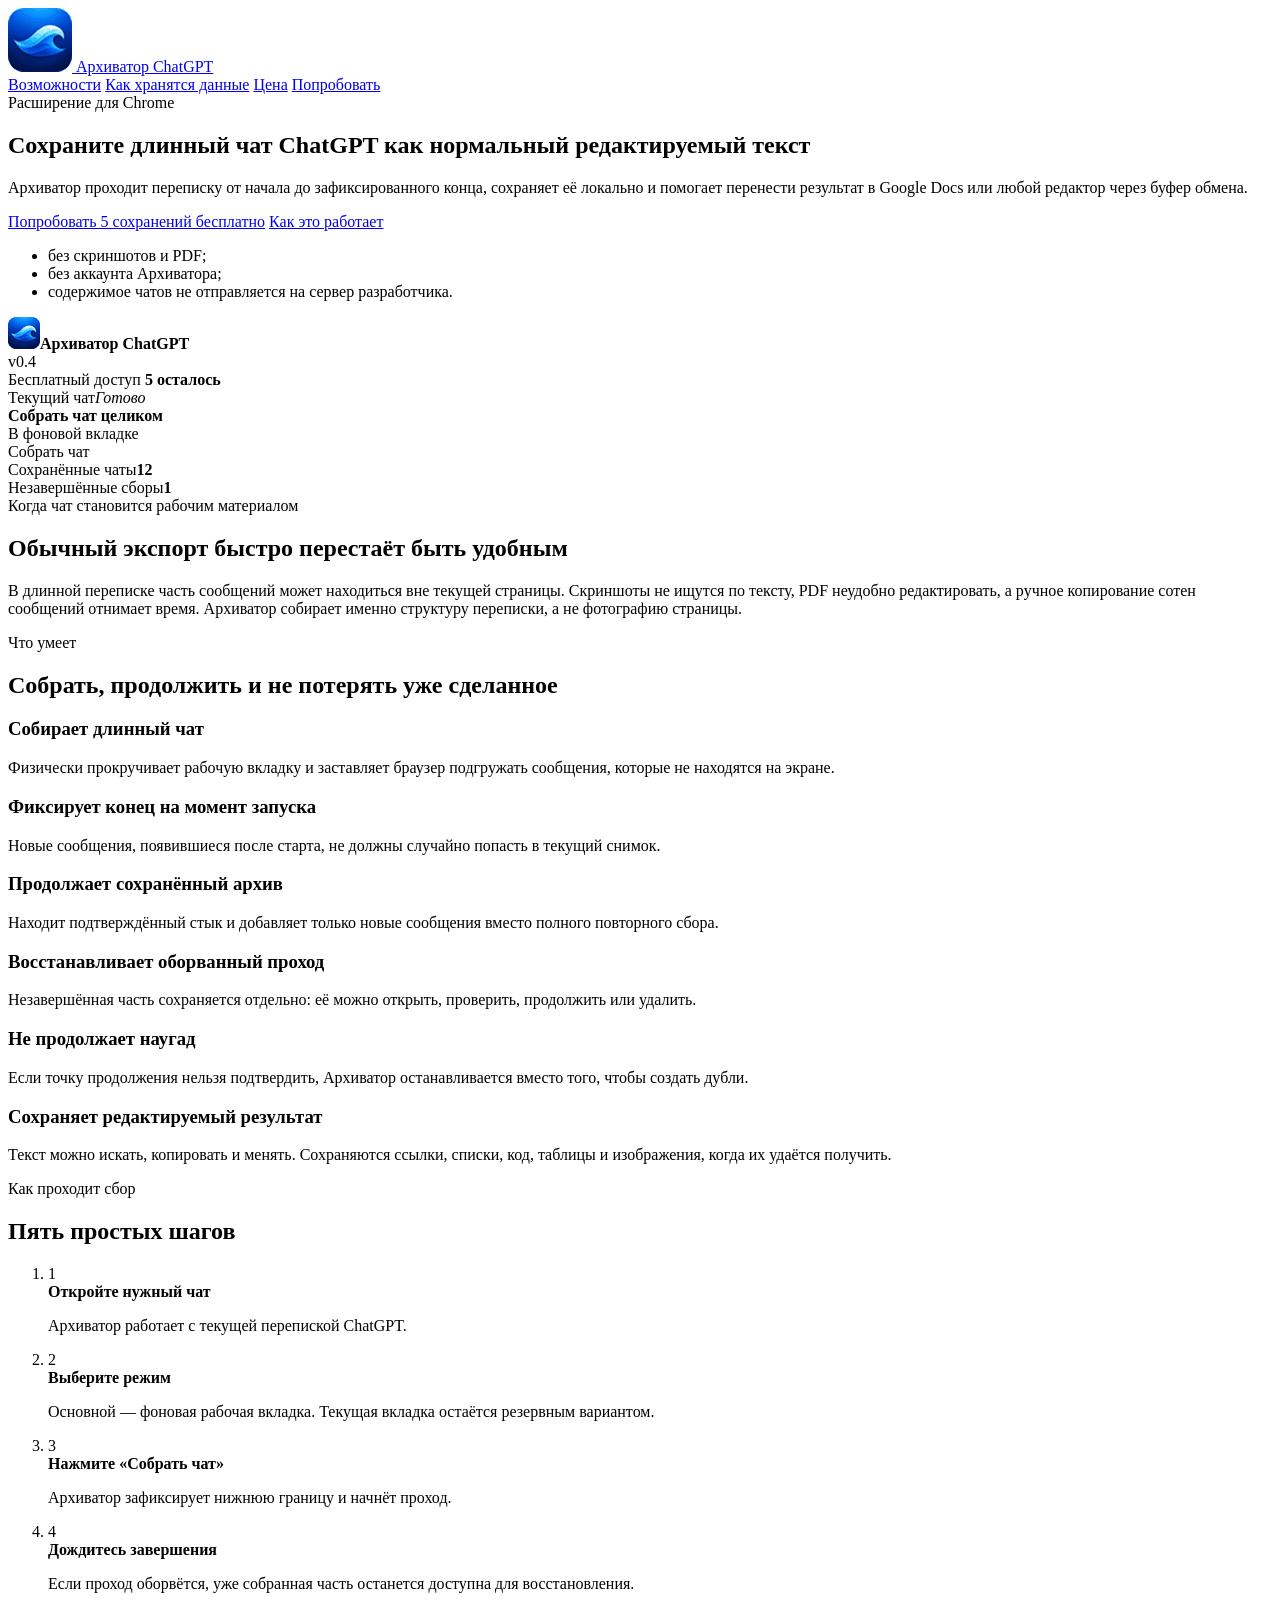
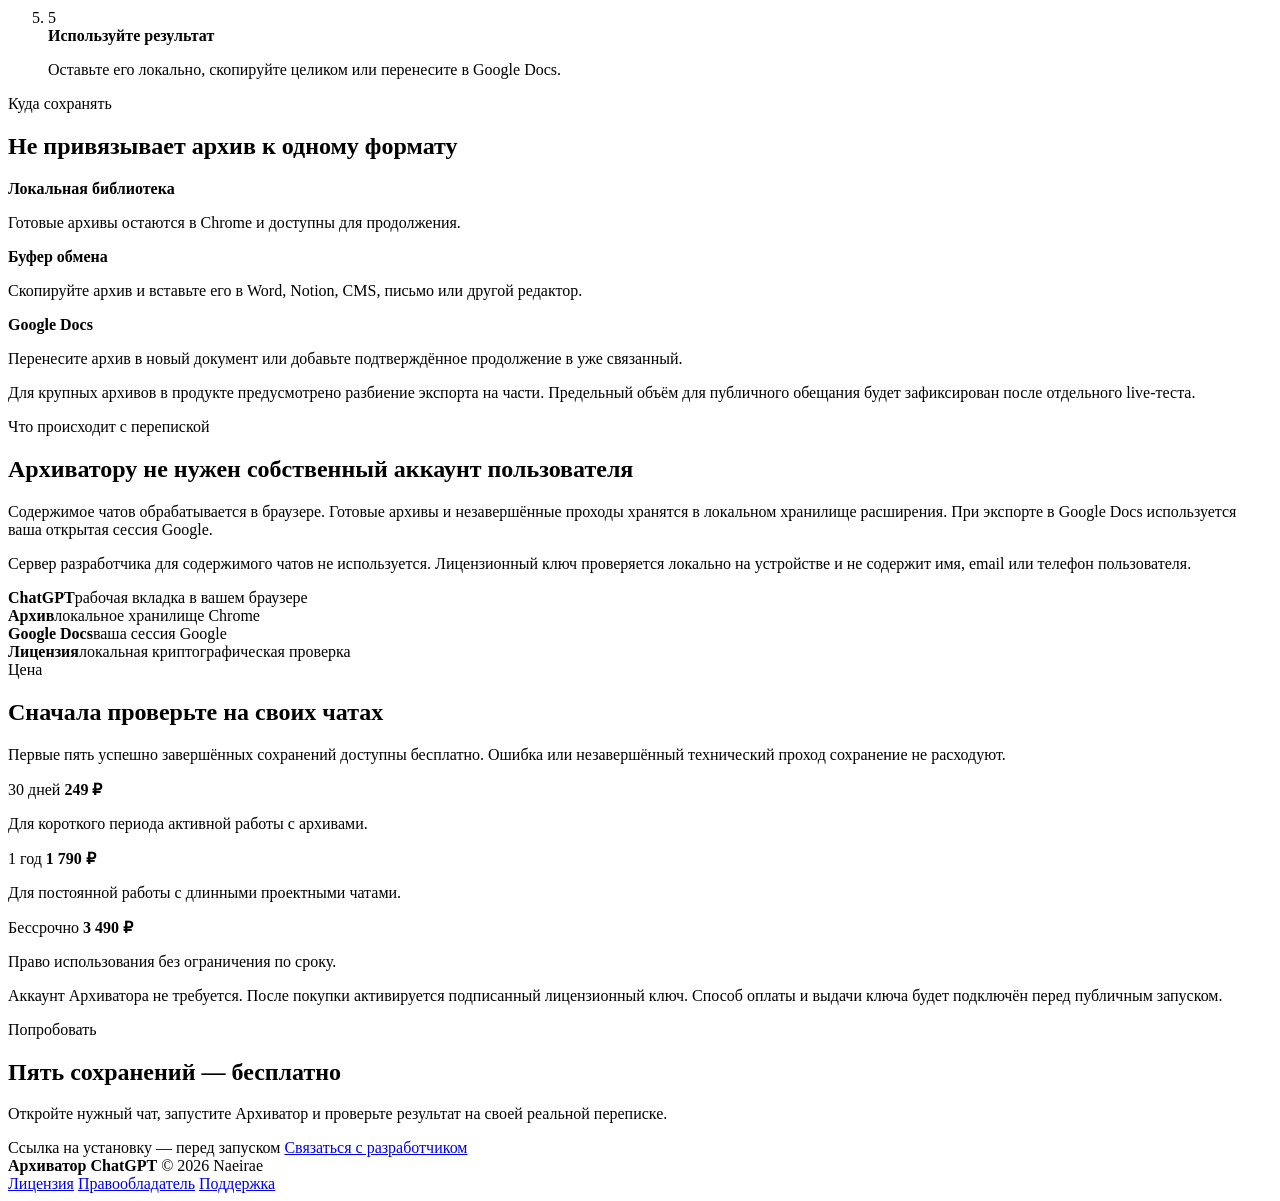
==== landing/index.html @ 783aa2f0 "Add Russian product landing page" ====
<!doctype html>
<html lang="ru">
<head>
  <meta charset="utf-8">
  <meta name="viewport" content="width=device-width,initial-scale=1">
  <title>Архиватор ChatGPT — сохраните длинный чат как редактируемый текст</title>
  <meta name="description" content="Архиватор ChatGPT собирает длинные переписки, сохраняет их локально, копирует в редакторы и переносит в Google Docs. Первые 5 сохранений бесплатно.">
  <meta name="theme-color" content="#0f5fd7">
  <link rel="stylesheet" href="styles.css">
</head>
<body>
  <header class="site-header">
    <a class="brand" href="#top" aria-label="Архиватор ChatGPT">
      <img src="../icons/icon-64.png" alt="">
      <span>Архиватор ChatGPT</span>
    </a>
    <nav class="nav" aria-label="Основная навигация">
      <a href="#features">Возможности</a>
      <a href="#privacy">Как хранятся данные</a>
      <a href="#price">Цена</a>
      <a class="nav-cta" href="#install">Попробовать</a>
    </nav>
  </header>

  <main id="top">
    <section class="hero">
      <div class="hero-copy">
        <span class="eyebrow">Расширение для Chrome</span>
        <h1>Сохраните длинный чат ChatGPT как нормальный редактируемый текст</h1>
        <p class="hero-lead">Архиватор проходит переписку от начала до зафиксированного конца, сохраняет её локально и помогает перенести результат в Google Docs или любой редактор через буфер обмена.</p>
        <div class="hero-actions">
          <a class="button primary" href="#install">Попробовать 5 сохранений бесплатно</a>
          <a class="button secondary" href="#how">Как это работает</a>
        </div>
        <ul class="hero-points">
          <li>без скриншотов и PDF;</li>
          <li>без аккаунта Архиватора;</li>
          <li>содержимое чатов не отправляется на сервер разработчика.</li>
        </ul>
      </div>

      <div class="product-preview" aria-label="Схема интерфейса Архиватора">
        <div class="preview-top">
          <div class="preview-brand"><img src="../icons/icon-32.png" alt=""><strong>Архиватор ChatGPT</strong></div>
          <span class="preview-version">v0.4</span>
        </div>
        <div class="preview-access">
          <span>Бесплатный доступ</span>
          <strong>5 осталось</strong>
        </div>
        <div class="preview-card">
          <div class="preview-row"><span>Текущий чат</span><em>Готово</em></div>
          <strong>Собрать чат целиком</strong>
          <div class="preview-select">В фоновой вкладке</div>
          <div class="preview-button">Собрать чат</div>
        </div>
        <div class="preview-list">
          <div><span>Сохранённые чаты</span><b>12</b></div>
          <div><span>Незавершённые сборы</span><b>1</b></div>
        </div>
      </div>
    </section>

    <section class="problem">
      <div>
        <span class="eyebrow">Когда чат становится рабочим материалом</span>
        <h2>Обычный экспорт быстро перестаёт быть удобным</h2>
      </div>
      <p>В длинной переписке часть сообщений может находиться вне текущей страницы. Скриншоты не ищутся по тексту, PDF неудобно редактировать, а ручное копирование сотен сообщений отнимает время. Архиватор собирает именно структуру переписки, а не фотографию страницы.</p>
    </section>

    <section id="features" class="section">
      <div class="section-head">
        <span class="eyebrow">Что умеет</span>
        <h2>Собрать, продолжить и не потерять уже сделанное</h2>
      </div>
      <div class="feature-grid">
        <article>
          <h3>Собирает длинный чат</h3>
          <p>Физически прокручивает рабочую вкладку и заставляет браузер подгружать сообщения, которые не находятся на экране.</p>
        </article>
        <article>
          <h3>Фиксирует конец на момент запуска</h3>
          <p>Новые сообщения, появившиеся после старта, не должны случайно попасть в текущий снимок.</p>
        </article>
        <article>
          <h3>Продолжает сохранённый архив</h3>
          <p>Находит подтверждённый стык и добавляет только новые сообщения вместо полного повторного сбора.</p>
        </article>
        <article>
          <h3>Восстанавливает оборванный проход</h3>
          <p>Незавершённая часть сохраняется отдельно: её можно открыть, проверить, продолжить или удалить.</p>
        </article>
        <article>
          <h3>Не продолжает наугад</h3>
          <p>Если точку продолжения нельзя подтвердить, Архиватор останавливается вместо того, чтобы создать дубли.</p>
        </article>
        <article>
          <h3>Сохраняет редактируемый результат</h3>
          <p>Текст можно искать, копировать и менять. Сохраняются ссылки, списки, код, таблицы и изображения, когда их удаётся получить.</p>
        </article>
      </div>
    </section>

    <section id="how" class="section split">
      <div class="section-head">
        <span class="eyebrow">Как проходит сбор</span>
        <h2>Пять простых шагов</h2>
      </div>
      <ol class="steps">
        <li><span>1</span><div><strong>Откройте нужный чат</strong><p>Архиватор работает с текущей перепиской ChatGPT.</p></div></li>
        <li><span>2</span><div><strong>Выберите режим</strong><p>Основной — фоновая рабочая вкладка. Текущая вкладка остаётся резервным вариантом.</p></div></li>
        <li><span>3</span><div><strong>Нажмите «Собрать чат»</strong><p>Архиватор зафиксирует нижнюю границу и начнёт проход.</p></div></li>
        <li><span>4</span><div><strong>Дождитесь завершения</strong><p>Если проход оборвётся, уже собранная часть останется доступна для восстановления.</p></div></li>
        <li><span>5</span><div><strong>Используйте результат</strong><p>Оставьте его локально, скопируйте целиком или перенесите в Google Docs.</p></div></li>
      </ol>
    </section>

    <section class="section output">
      <div class="section-head">
        <span class="eyebrow">Куда сохранять</span>
        <h2>Не привязывает архив к одному формату</h2>
      </div>
      <div class="output-grid">
        <article><strong>Локальная библиотека</strong><p>Готовые архивы остаются в Chrome и доступны для продолжения.</p></article>
        <article><strong>Буфер обмена</strong><p>Скопируйте архив и вставьте его в Word, Notion, CMS, письмо или другой редактор.</p></article>
        <article><strong>Google Docs</strong><p>Перенесите архив в новый документ или добавьте подтверждённое продолжение в уже связанный.</p></article>
      </div>
      <p class="fine-print">Для крупных архивов в продукте предусмотрено разбиение экспорта на части. Предельный объём для публичного обещания будет зафиксирован после отдельного live-теста.</p>
    </section>

    <section id="privacy" class="section privacy">
      <div class="privacy-main">
        <span class="eyebrow">Что происходит с перепиской</span>
        <h2>Архиватору не нужен собственный аккаунт пользователя</h2>
        <p>Содержимое чатов обрабатывается в браузере. Готовые архивы и незавершённые проходы хранятся в локальном хранилище расширения. При экспорте в Google Docs используется ваша открытая сессия Google.</p>
        <p>Сервер разработчика для содержимого чатов не используется. Лицензионный ключ проверяется локально на устройстве и не содержит имя, email или телефон пользователя.</p>
      </div>
      <div class="privacy-list">
        <div><strong>ChatGPT</strong><span>рабочая вкладка в вашем браузере</span></div>
        <div><strong>Архив</strong><span>локальное хранилище Chrome</span></div>
        <div><strong>Google Docs</strong><span>ваша сессия Google</span></div>
        <div><strong>Лицензия</strong><span>локальная криптографическая проверка</span></div>
      </div>
    </section>

    <section id="price" class="section pricing">
      <div class="section-head centered">
        <span class="eyebrow">Цена</span>
        <h2>Сначала проверьте на своих чатах</h2>
        <p>Первые пять успешно завершённых сохранений доступны бесплатно. Ошибка или незавершённый технический проход сохранение не расходуют.</p>
      </div>
      <div class="price-grid">
        <article class="price-card">
          <span>30 дней</span>
          <strong>249 ₽</strong>
          <p>Для короткого периода активной работы с архивами.</p>
        </article>
        <article class="price-card featured">
          <span>1 год</span>
          <strong>1 790 ₽</strong>
          <p>Для постоянной работы с длинными проектными чатами.</p>
        </article>
        <article class="price-card">
          <span>Бессрочно</span>
          <strong>3 490 ₽</strong>
          <p>Право использования без ограничения по сроку.</p>
        </article>
      </div>
      <p class="fine-print centered">Аккаунт Архиватора не требуется. После покупки активируется подписанный лицензионный ключ. Способ оплаты и выдачи ключа будет подключён перед публичным запуском.</p>
    </section>

    <section id="install" class="install">
      <div>
        <span class="eyebrow">Попробовать</span>
        <h2>Пять сохранений — бесплатно</h2>
        <p>Откройте нужный чат, запустите Архиватор и проверьте результат на своей реальной переписке.</p>
      </div>
      <div class="install-actions">
        <span class="button primary disabled" aria-disabled="true">Ссылка на установку — перед запуском</span>
        <a class="button secondary" href="mailto:nekurismarieykjuri@gmail.com">Связаться с разработчиком</a>
      </div>
    </section>
  </main>

  <footer class="footer">
    <div>
      <strong>Архиватор ChatGPT</strong>
      <span>© 2026 Naeirae</span>
    </div>
    <div>
      <a href="../LICENSE">Лицензия</a>
      <a href="../LEGAL_NOTICE.md">Правообладатель</a>
      <a href="mailto:nekurismarieykjuri@gmail.com">Поддержка</a>
    </div>
  </footer>
</body>
</html>
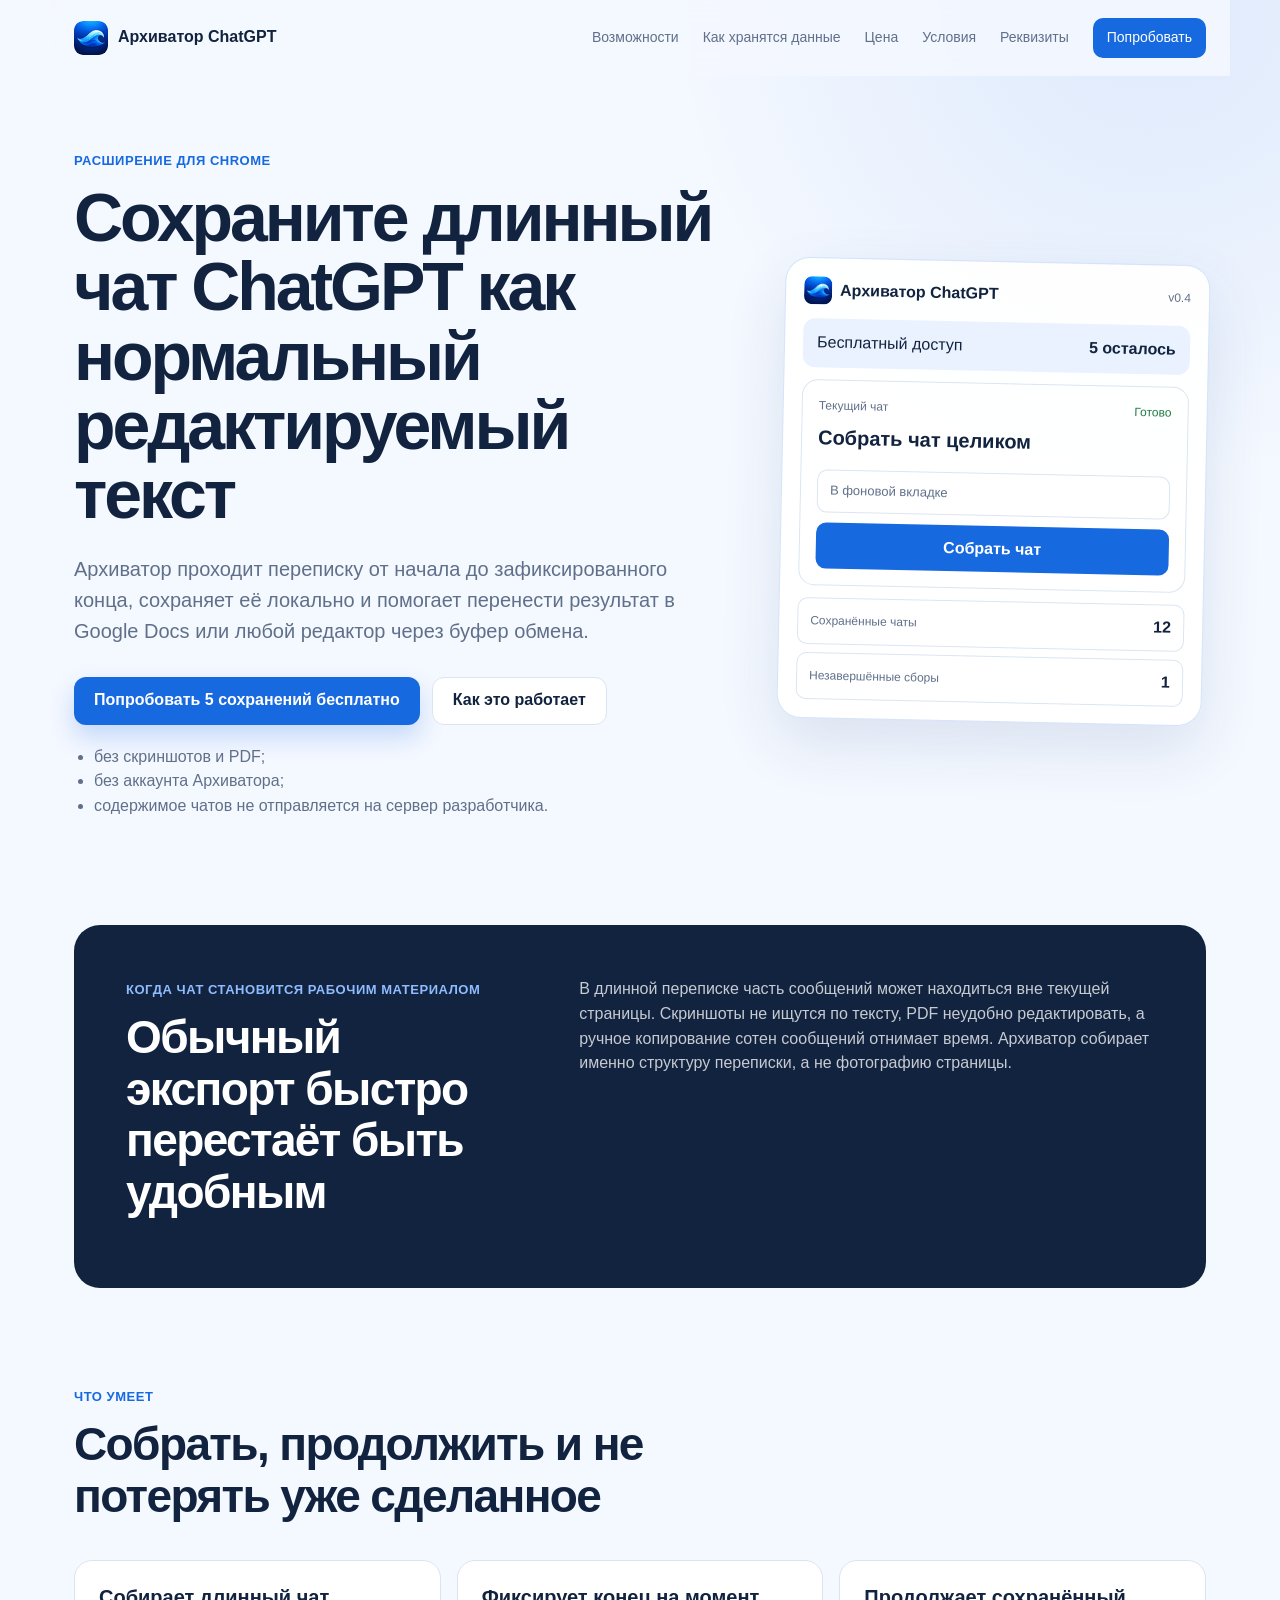
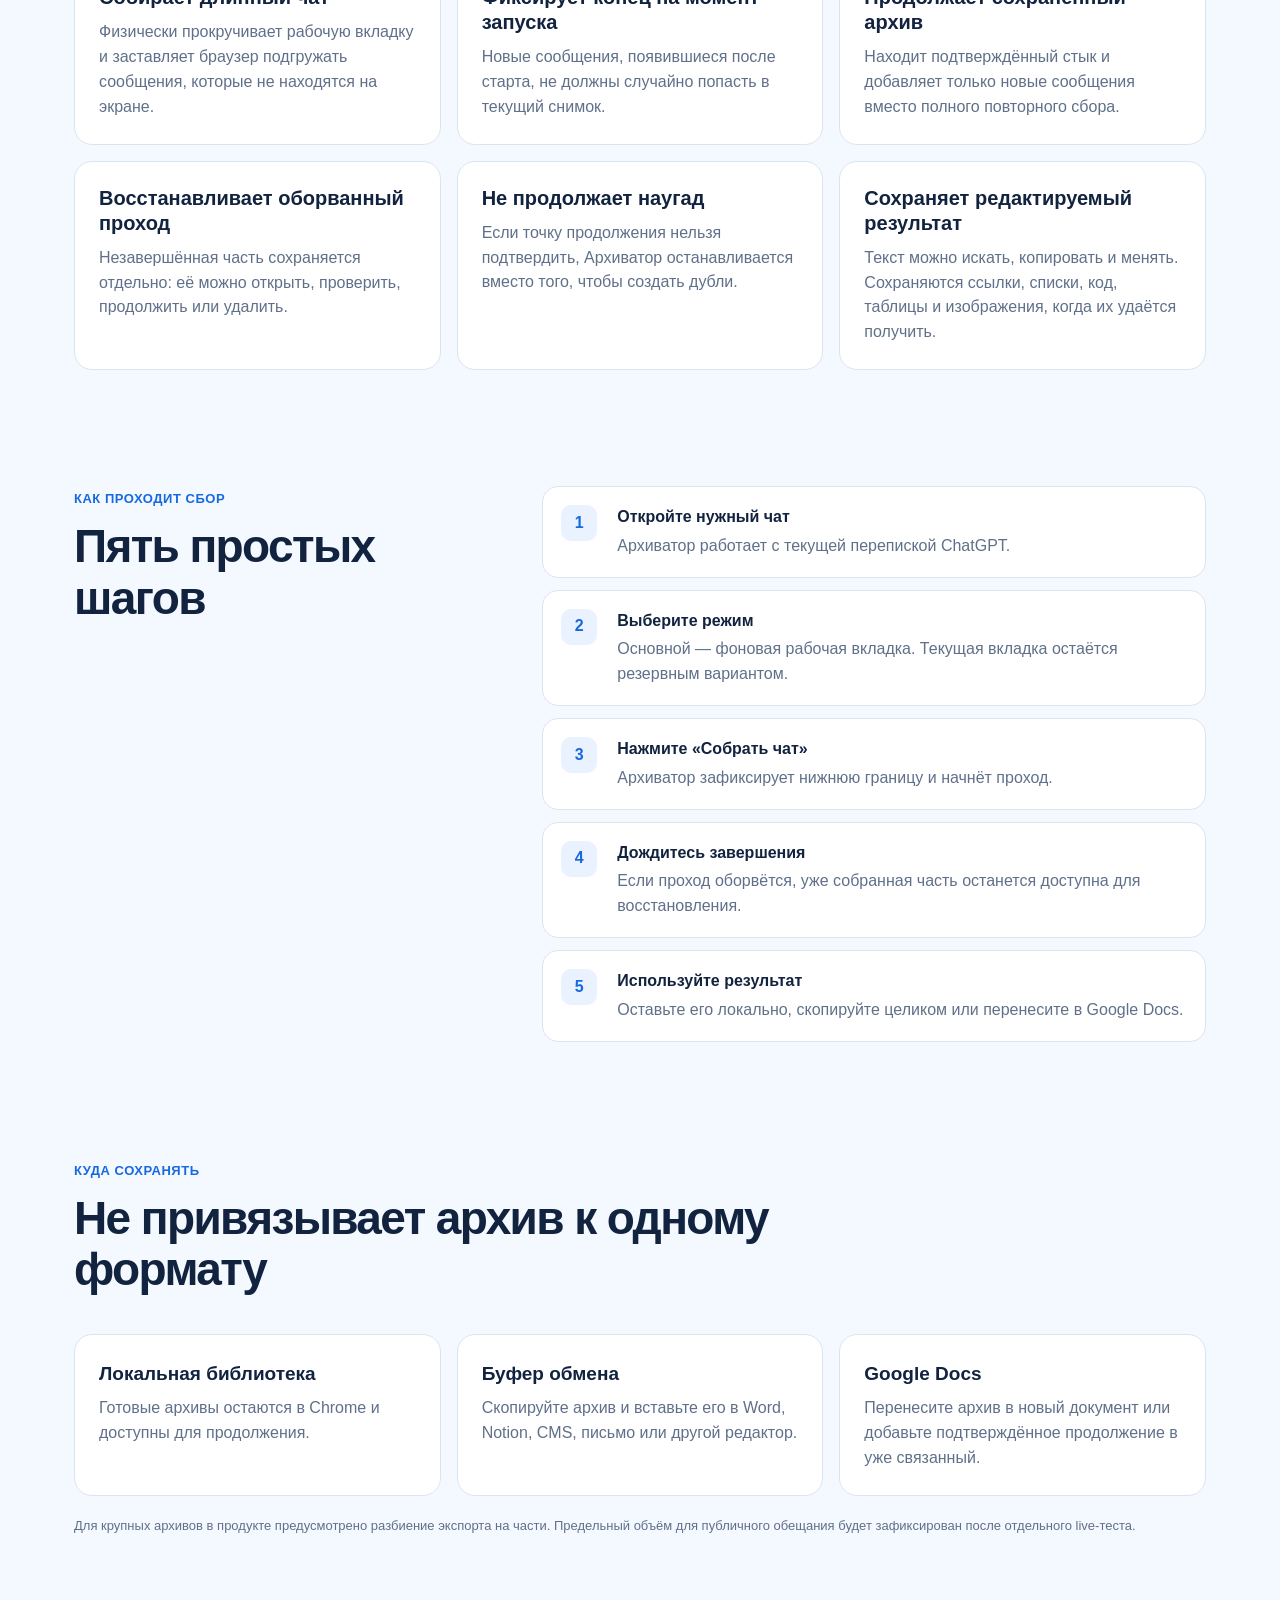
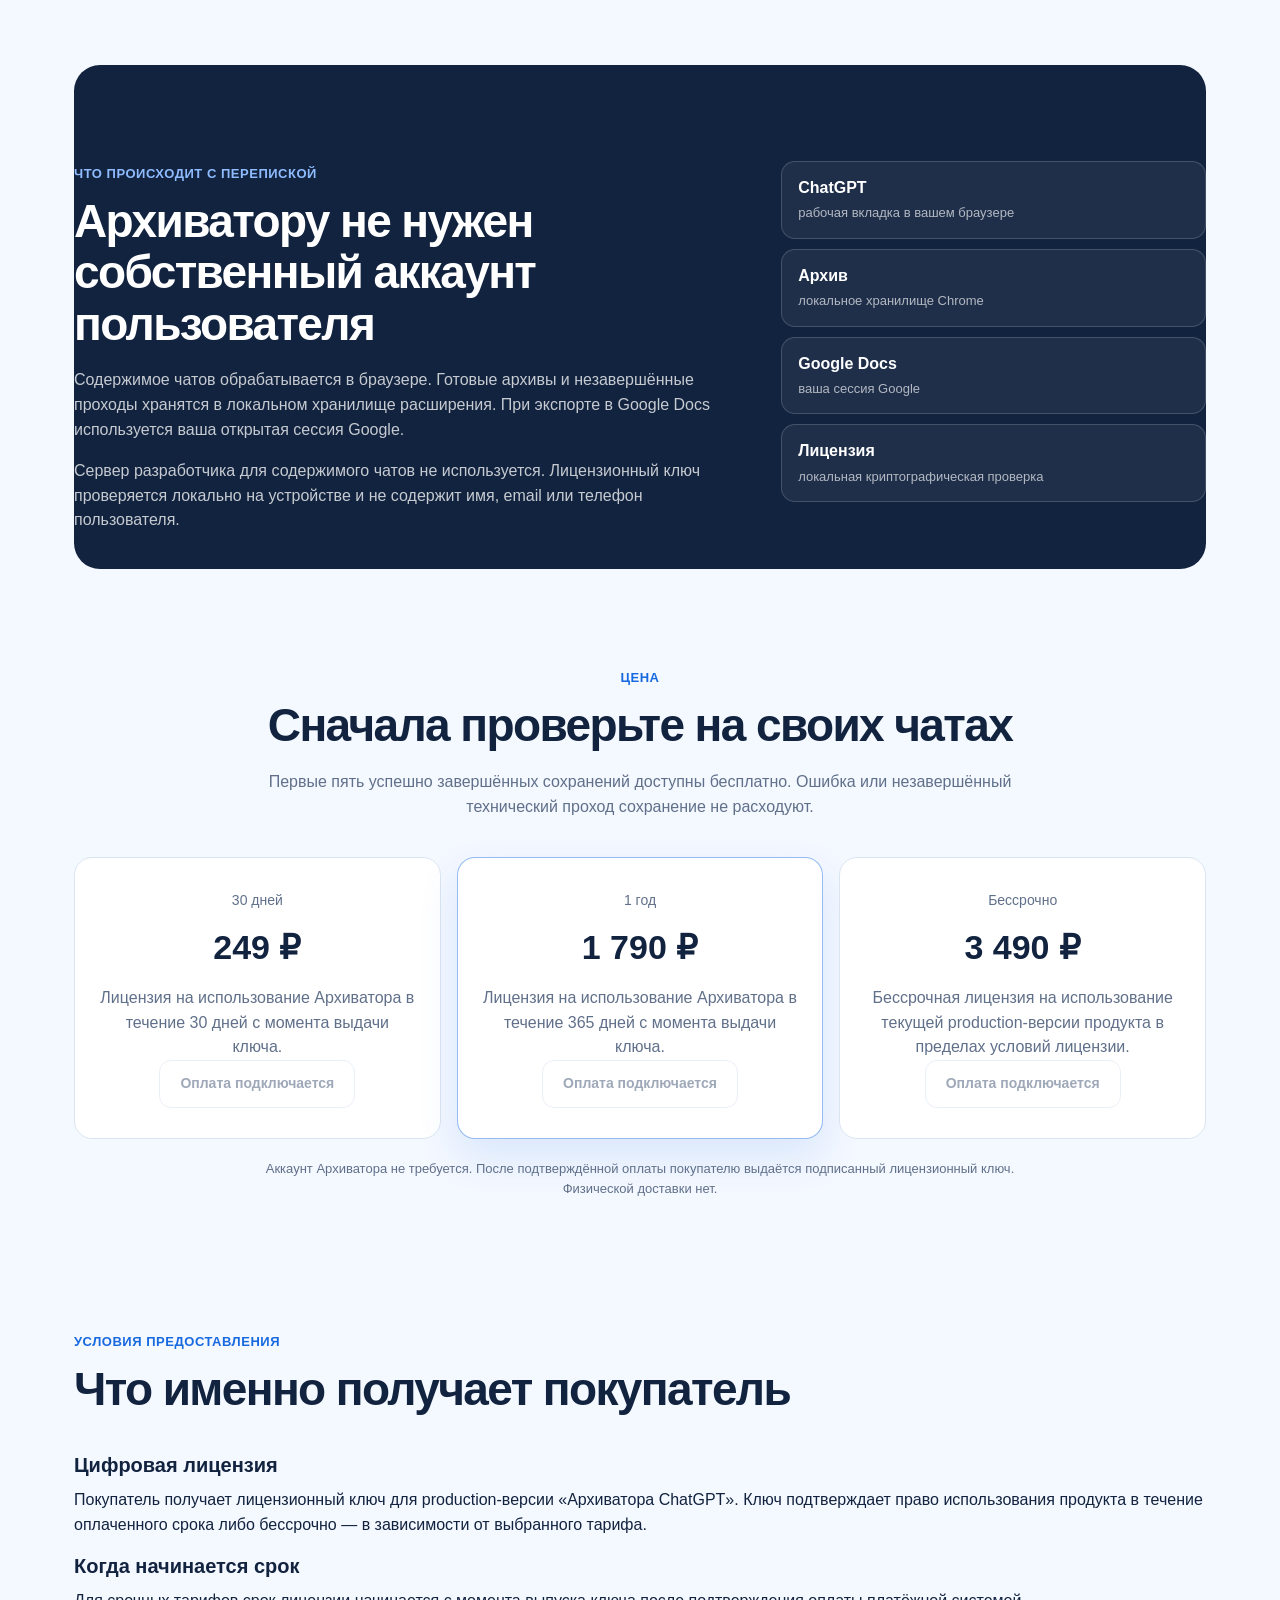
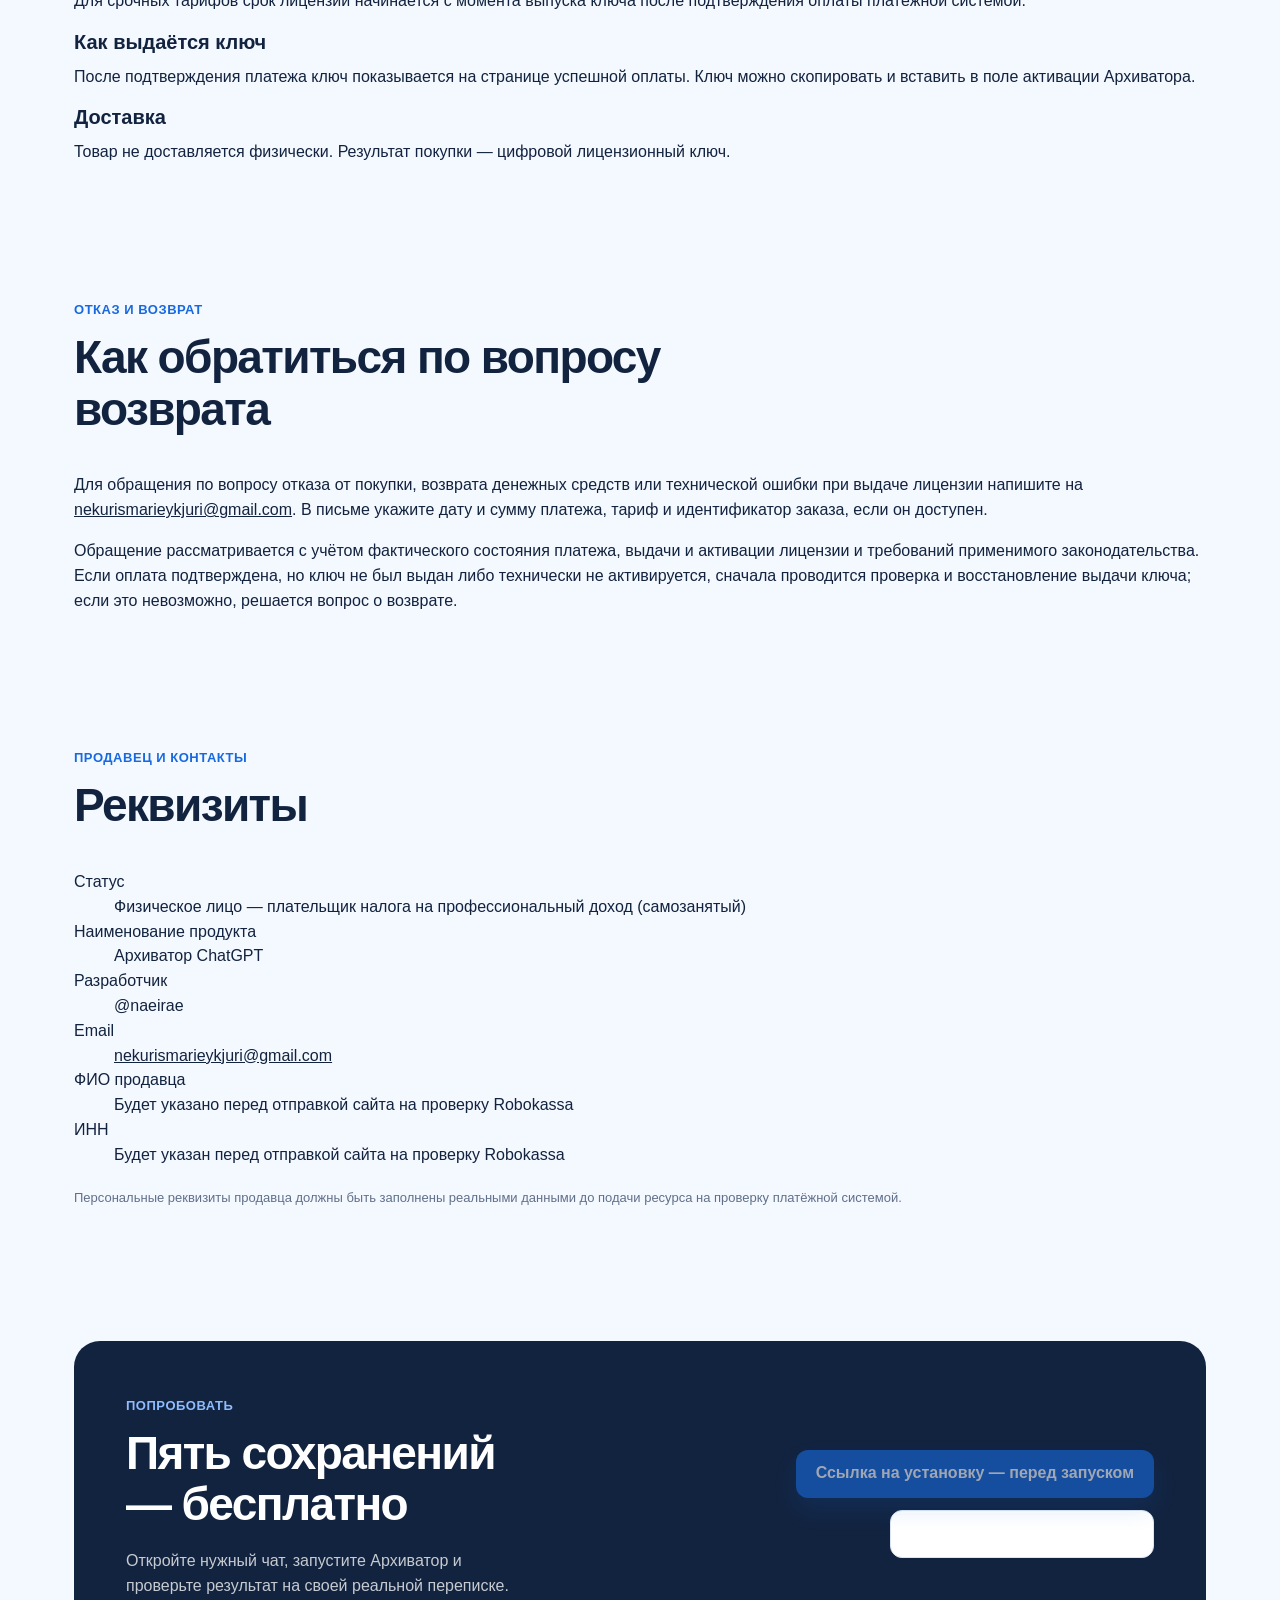
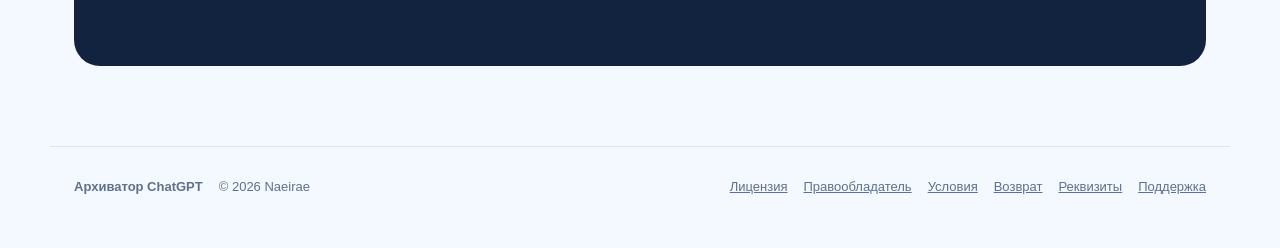
==== commit 0ec7b0db: "Add Robokassa-ready commercial and legal landing sections" ====
--- a/landing/index.html
+++ b/landing/index.html
@@ -18,6 +18,8 @@
       <a href="#features">Возможности</a>
       <a href="#privacy">Как хранятся данные</a>
       <a href="#price">Цена</a>
+      <a href="#terms">Условия</a>
+      <a href="#seller">Реквизиты</a>
       <a class="nav-cta" href="#install">Попробовать</a>
     </nav>
   </header>
@@ -154,20 +156,77 @@
         <article class="price-card">
           <span>30 дней</span>
           <strong>249 ₽</strong>
-          <p>Для короткого периода активной работы с архивами.</p>
+          <p>Лицензия на использование Архиватора в течение 30 дней с момента выдачи ключа.</p>
+          <span class="button secondary disabled" aria-disabled="true">Оплата подключается</span>
         </article>
         <article class="price-card featured">
           <span>1 год</span>
           <strong>1 790 ₽</strong>
-          <p>Для постоянной работы с длинными проектными чатами.</p>
+          <p>Лицензия на использование Архиватора в течение 365 дней с момента выдачи ключа.</p>
+          <span class="button secondary disabled" aria-disabled="true">Оплата подключается</span>
         </article>
         <article class="price-card">
           <span>Бессрочно</span>
           <strong>3 490 ₽</strong>
-          <p>Право использования без ограничения по сроку.</p>
-        </article>
-      </div>
-      <p class="fine-print centered">Аккаунт Архиватора не требуется. После покупки активируется подписанный лицензионный ключ. Способ оплаты и выдачи ключа будет подключён перед публичным запуском.</p>
+          <p>Бессрочная лицензия на использование текущей production-версии продукта в пределах условий лицензии.</p>
+          <span class="button secondary disabled" aria-disabled="true">Оплата подключается</span>
+        </article>
+      </div>
+      <p class="fine-print centered">Аккаунт Архиватора не требуется. После подтверждённой оплаты покупателю выдаётся подписанный лицензионный ключ. Физической доставки нет.</p>
+    </section>
+
+    <section id="terms" class="section legal-section">
+      <div class="section-head">
+        <span class="eyebrow">Условия предоставления</span>
+        <h2>Что именно получает покупатель</h2>
+      </div>
+      <div class="legal-grid">
+        <article>
+          <h3>Цифровая лицензия</h3>
+          <p>Покупатель получает лицензионный ключ для production-версии «Архиватора ChatGPT». Ключ подтверждает право использования продукта в течение оплаченного срока либо бессрочно — в зависимости от выбранного тарифа.</p>
+        </article>
+        <article>
+          <h3>Когда начинается срок</h3>
+          <p>Для срочных тарифов срок лицензии начинается с момента выпуска ключа после подтверждения оплаты платёжной системой.</p>
+        </article>
+        <article>
+          <h3>Как выдаётся ключ</h3>
+          <p>После подтверждения платежа ключ показывается на странице успешной оплаты. Ключ можно скопировать и вставить в поле активации Архиватора.</p>
+        </article>
+        <article>
+          <h3>Доставка</h3>
+          <p>Товар не доставляется физически. Результат покупки — цифровой лицензионный ключ.</p>
+        </article>
+      </div>
+    </section>
+
+    <section id="refund" class="section legal-section">
+      <div class="section-head">
+        <span class="eyebrow">Отказ и возврат</span>
+        <h2>Как обратиться по вопросу возврата</h2>
+      </div>
+      <div class="legal-copy">
+        <p>Для обращения по вопросу отказа от покупки, возврата денежных средств или технической ошибки при выдаче лицензии напишите на <a href="mailto:nekurismarieykjuri@gmail.com">nekurismarieykjuri@gmail.com</a>. В письме укажите дату и сумму платежа, тариф и идентификатор заказа, если он доступен.</p>
+        <p>Обращение рассматривается с учётом фактического состояния платежа, выдачи и активации лицензии и требований применимого законодательства. Если оплата подтверждена, но ключ не был выдан либо технически не активируется, сначала проводится проверка и восстановление выдачи ключа; если это невозможно, решается вопрос о возврате.</p>
+      </div>
+    </section>
+
+    <section id="seller" class="section seller-section">
+      <div class="section-head">
+        <span class="eyebrow">Продавец и контакты</span>
+        <h2>Реквизиты</h2>
+      </div>
+      <div class="seller-card">
+        <dl>
+          <div><dt>Статус</dt><dd>Физическое лицо — плательщик налога на профессиональный доход (самозанятый)</dd></div>
+          <div><dt>Наименование продукта</dt><dd>Архиватор ChatGPT</dd></div>
+          <div><dt>Разработчик</dt><dd>@naeirae</dd></div>
+          <div><dt>Email</dt><dd><a href="mailto:nekurismarieykjuri@gmail.com">nekurismarieykjuri@gmail.com</a></dd></div>
+          <div class="seller-pending"><dt>ФИО продавца</dt><dd>Будет указано перед отправкой сайта на проверку Robokassa</dd></div>
+          <div class="seller-pending"><dt>ИНН</dt><dd>Будет указан перед отправкой сайта на проверку Robokassa</dd></div>
+        </dl>
+      </div>
+      <p class="fine-print">Персональные реквизиты продавца должны быть заполнены реальными данными до подачи ресурса на проверку платёжной системой.</p>
     </section>
 
     <section id="install" class="install">
@@ -191,6 +250,9 @@
     <div>
       <a href="../LICENSE">Лицензия</a>
       <a href="../LEGAL_NOTICE.md">Правообладатель</a>
+      <a href="#terms">Условия</a>
+      <a href="#refund">Возврат</a>
+      <a href="#seller">Реквизиты</a>
       <a href="mailto:nekurismarieykjuri@gmail.com">Поддержка</a>
     </div>
   </footer>
--- a/landing/styles.css
+++ b/landing/styles.css
@@ -0,0 +1,203 @@
+:root {
+  --bg: #f4f8ff;
+  --panel: #ffffff;
+  --text: #12233f;
+  --muted: #60708a;
+  --line: #dbe5f1;
+  --accent: #1769e0;
+  --accent-dark: #0f55ba;
+  --soft: #eaf2ff;
+  --shadow: 0 24px 60px rgba(37, 74, 128, .12);
+}
+
+* { box-sizing: border-box; }
+html { scroll-behavior: smooth; }
+body {
+  margin: 0;
+  font-family: "Segoe UI", Arial, sans-serif;
+  color: var(--text);
+  background:
+    radial-gradient(circle at 90% 0%, rgba(23, 105, 224, .10), transparent 30rem),
+    var(--bg);
+  line-height: 1.55;
+}
+a { color: inherit; }
+.site-header {
+  position: sticky;
+  top: 0;
+  z-index: 20;
+  display: flex;
+  align-items: center;
+  justify-content: space-between;
+  gap: 24px;
+  max-width: 1180px;
+  margin: 0 auto;
+  padding: 18px 24px;
+  background: rgba(244, 248, 255, .88);
+  backdrop-filter: blur(16px);
+}
+.brand {
+  display: inline-flex;
+  align-items: center;
+  gap: 10px;
+  font-weight: 750;
+  text-decoration: none;
+}
+.brand img { width: 34px; height: 34px; border-radius: 9px; }
+.nav { display: flex; gap: 24px; align-items: center; font-size: 14px; }
+.nav a { text-decoration: none; color: var(--muted); }
+.nav a:hover { color: var(--text); }
+.nav .nav-cta { color: white; background: var(--accent); padding: 9px 14px; border-radius: 10px; }
+
+main { max-width: 1180px; margin: 0 auto; padding: 0 24px 80px; }
+.hero {
+  min-height: 680px;
+  display: grid;
+  grid-template-columns: minmax(0, 1.2fr) minmax(360px, .8fr);
+  gap: 70px;
+  align-items: center;
+  padding: 72px 0 90px;
+}
+.eyebrow {
+  display: inline-block;
+  margin-bottom: 12px;
+  color: var(--accent);
+  font-size: 13px;
+  font-weight: 750;
+  letter-spacing: .04em;
+  text-transform: uppercase;
+}
+h1, h2, h3, p { margin-top: 0; }
+h1 { font-size: clamp(42px, 6vw, 68px); line-height: 1.02; letter-spacing: -.045em; max-width: 850px; margin-bottom: 24px; }
+h2 { font-size: clamp(30px, 4vw, 46px); line-height: 1.12; letter-spacing: -.035em; margin-bottom: 18px; }
+h3 { font-size: 20px; line-height: 1.25; margin-bottom: 10px; }
+.hero-lead { font-size: 20px; color: var(--muted); max-width: 760px; }
+.hero-actions, .install-actions { display: flex; flex-wrap: wrap; gap: 12px; margin: 30px 0 20px; }
+.button {
+  display: inline-flex;
+  min-height: 48px;
+  align-items: center;
+  justify-content: center;
+  padding: 0 20px;
+  border-radius: 12px;
+  text-decoration: none;
+  font-weight: 700;
+}
+.button.primary { background: var(--accent); color: white; box-shadow: 0 12px 24px rgba(23, 105, 224, .22); }
+.button.primary:hover { background: var(--accent-dark); }
+.button.secondary { border: 1px solid var(--line); background: white; }
+.button.disabled { opacity: .6; cursor: default; }
+.hero-points { padding-left: 20px; color: var(--muted); }
+
+.product-preview {
+  border: 1px solid rgba(23, 105, 224, .18);
+  border-radius: 24px;
+  padding: 18px;
+  background: rgba(255,255,255,.92);
+  box-shadow: var(--shadow);
+  transform: rotate(1.2deg);
+}
+.preview-top, .preview-row, .preview-access, .preview-list > div {
+  display: flex;
+  justify-content: space-between;
+  align-items: center;
+  gap: 14px;
+}
+.preview-top { margin-bottom: 14px; }
+.preview-brand { display: flex; align-items: center; gap: 8px; }
+.preview-brand img { width: 28px; height: 28px; border-radius: 8px; }
+.preview-version, .preview-row span, .preview-list span { color: var(--muted); font-size: 12px; }
+.preview-access { padding: 12px 14px; border-radius: 12px; background: var(--soft); margin-bottom: 12px; }
+.preview-card { border: 1px solid var(--line); border-radius: 16px; padding: 16px; }
+.preview-card > strong { display: block; font-size: 20px; margin: 8px 0 16px; }
+.preview-row em { color: #247a45; font-style: normal; font-size: 12px; }
+.preview-select { border: 1px solid var(--line); border-radius: 10px; padding: 10px 12px; color: var(--muted); font-size: 13px; }
+.preview-button { margin-top: 10px; background: var(--accent); color: white; text-align: center; padding: 11px; border-radius: 10px; font-weight: 700; }
+.preview-list { display: grid; gap: 8px; margin-top: 12px; }
+.preview-list > div { border: 1px solid var(--line); padding: 10px 12px; border-radius: 10px; }
+
+.problem, .privacy, .install {
+  display: grid;
+  grid-template-columns: .8fr 1.2fr;
+  gap: 70px;
+  align-items: start;
+  padding: 52px;
+  border-radius: 26px;
+  background: var(--text);
+  color: white;
+}
+.problem p, .privacy p, .install p { color: rgba(255,255,255,.76); }
+.problem .eyebrow, .privacy .eyebrow, .install .eyebrow { color: #8ebcff; }
+
+.section { padding: 96px 0 20px; }
+.section-head { max-width: 760px; margin-bottom: 38px; }
+.section-head.centered { margin-left: auto; margin-right: auto; text-align: center; }
+.section-head p { color: var(--muted); }
+
+.feature-grid, .output-grid, .price-grid {
+  display: grid;
+  grid-template-columns: repeat(3, 1fr);
+  gap: 16px;
+}
+.feature-grid article, .output-grid article, .price-card {
+  padding: 24px;
+  border: 1px solid var(--line);
+  border-radius: 18px;
+  background: var(--panel);
+}
+.feature-grid p, .output-grid p, .price-card p { color: var(--muted); margin-bottom: 0; }
+.split { display: grid; grid-template-columns: .75fr 1.25fr; gap: 70px; }
+.steps { list-style: none; margin: 0; padding: 0; display: grid; gap: 12px; }
+.steps li { display: grid; grid-template-columns: 42px 1fr; gap: 14px; padding: 18px; border-radius: 16px; background: white; border: 1px solid var(--line); }
+.steps li > span { display: grid; place-items: center; width: 36px; height: 36px; border-radius: 10px; background: var(--soft); color: var(--accent); font-weight: 800; }
+.steps p { margin: 4px 0 0; color: var(--muted); }
+.output-grid strong { display: block; margin-bottom: 8px; font-size: 19px; }
+.fine-print { color: var(--muted); font-size: 13px; margin-top: 20px; }
+.fine-print.centered { text-align: center; max-width: 760px; margin-left: auto; margin-right: auto; }
+
+.privacy { grid-template-columns: 1.2fr .8fr; margin-top: 96px; }
+.privacy-list { display: grid; gap: 10px; }
+.privacy-list div { padding: 14px 16px; border: 1px solid rgba(255,255,255,.16); border-radius: 14px; background: rgba(255,255,255,.06); }
+.privacy-list strong, .privacy-list span { display: block; }
+.privacy-list span { color: rgba(255,255,255,.66); font-size: 13px; margin-top: 3px; }
+
+.price-card { text-align: center; padding: 30px 24px; }
+.price-card > span { color: var(--muted); font-size: 14px; }
+.price-card > strong { display: block; font-size: 34px; margin: 8px 0 12px; }
+.price-card.featured { border-color: rgba(23,105,224,.45); box-shadow: 0 18px 40px rgba(23,105,224,.12); }
+
+.install { margin-top: 100px; align-items: center; }
+.install-actions { margin: 0; justify-content: flex-end; }
+
+.footer {
+  max-width: 1180px;
+  margin: 0 auto;
+  padding: 30px 24px 50px;
+  display: flex;
+  justify-content: space-between;
+  gap: 24px;
+  border-top: 1px solid var(--line);
+  color: var(--muted);
+  font-size: 13px;
+}
+.footer > div { display: flex; gap: 16px; flex-wrap: wrap; }
+
+@media (max-width: 900px) {
+  .nav a:not(.nav-cta) { display: none; }
+  .hero, .problem, .privacy, .split, .install { grid-template-columns: 1fr; gap: 34px; }
+  .hero { padding-top: 44px; min-height: auto; }
+  .product-preview { transform: none; }
+  .feature-grid, .output-grid, .price-grid { grid-template-columns: 1fr; }
+  .problem, .privacy, .install { padding: 32px; }
+  .install-actions { justify-content: flex-start; }
+}
+
+@media (max-width: 560px) {
+  .site-header { padding: 14px 16px; }
+  main { padding-left: 16px; padding-right: 16px; }
+  h1 { font-size: 40px; }
+  .hero-lead { font-size: 18px; }
+  .button { width: 100%; }
+  .problem, .privacy, .install { padding: 24px; border-radius: 20px; }
+  .footer { flex-direction: column; padding-left: 16px; padding-right: 16px; }
+}
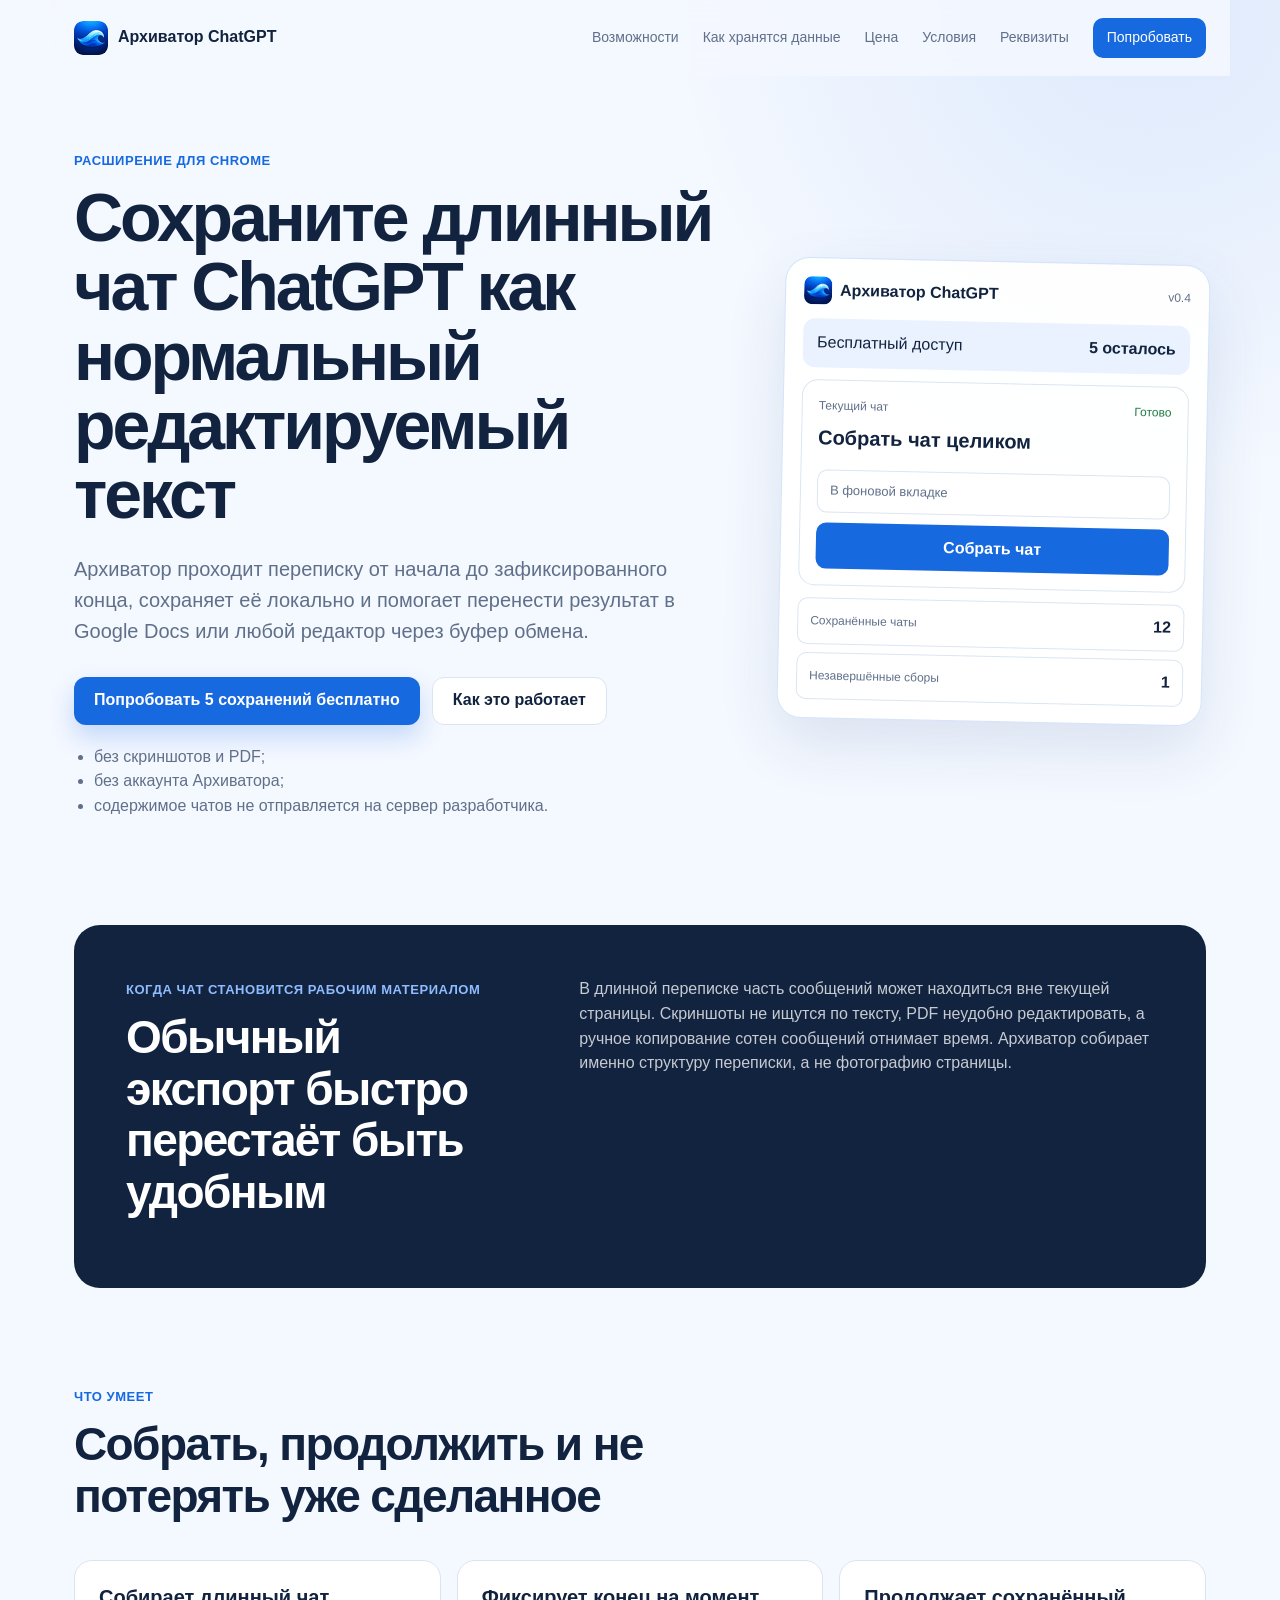
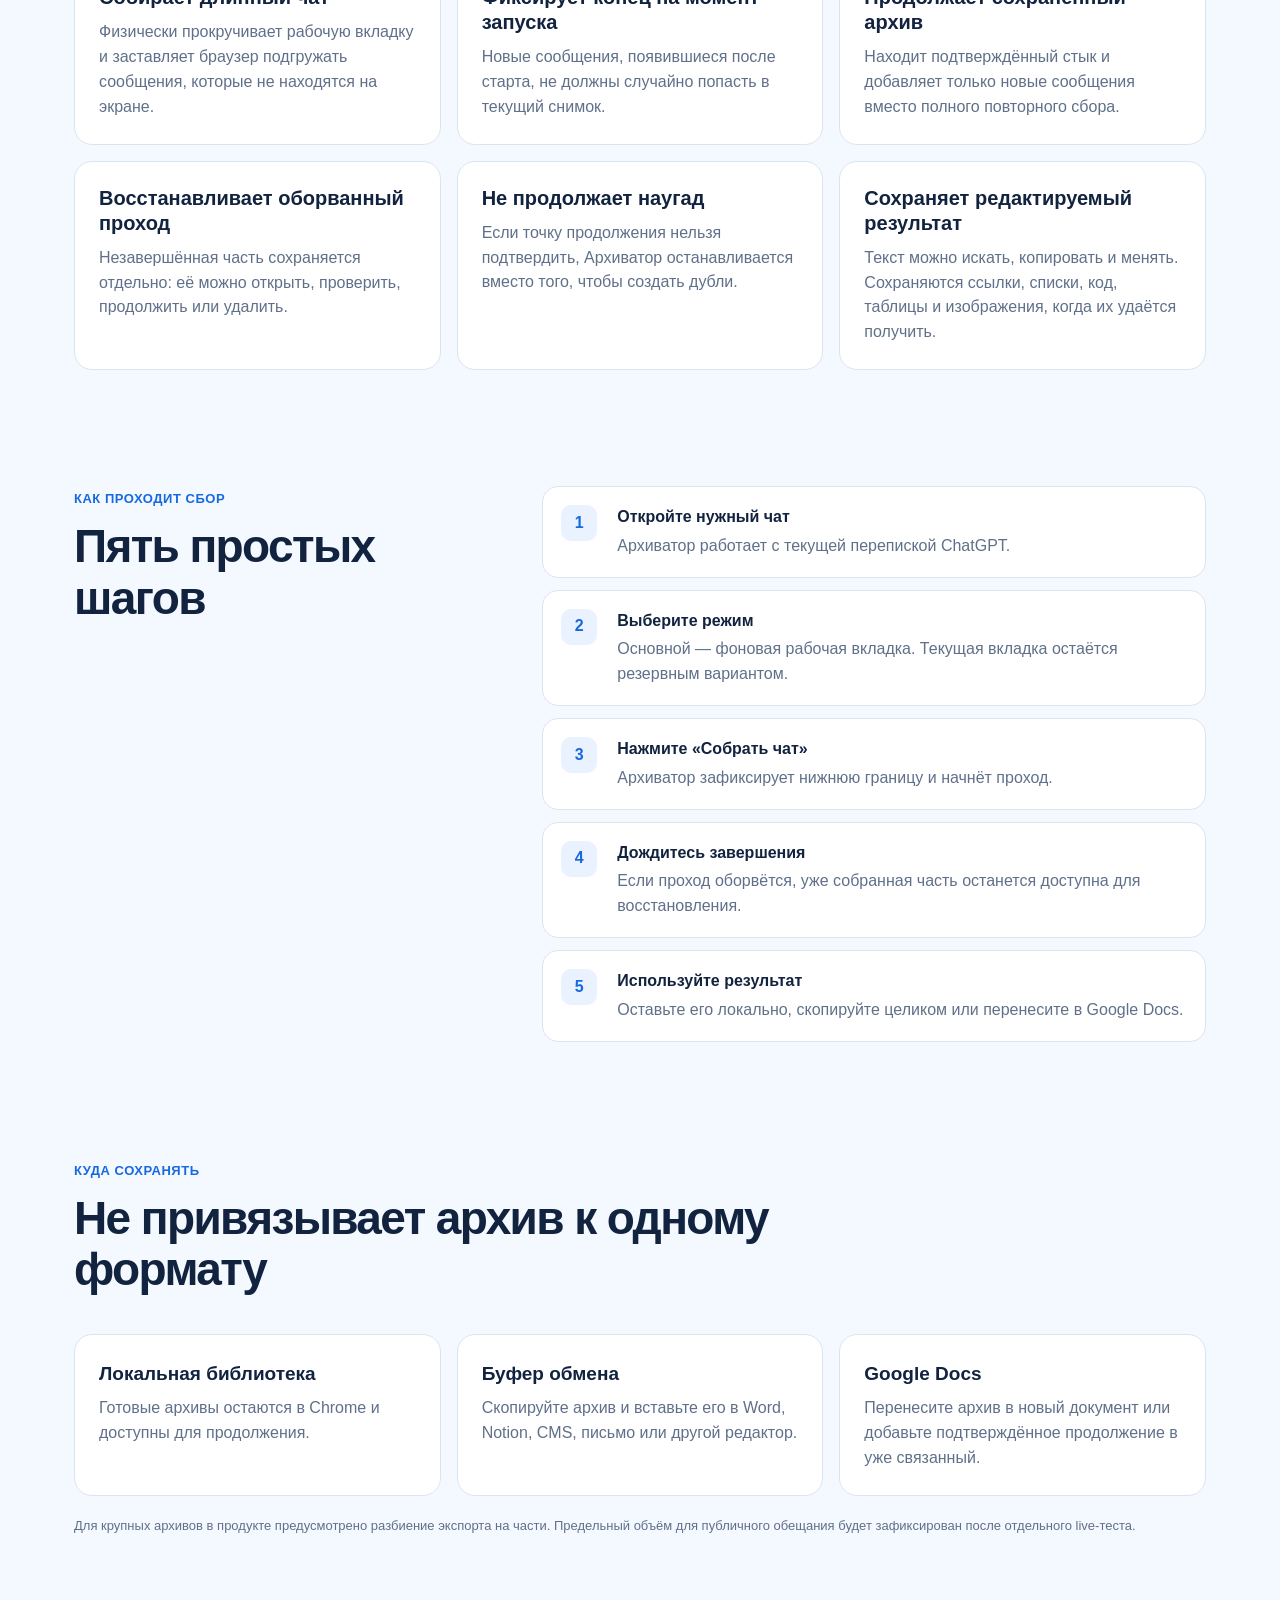
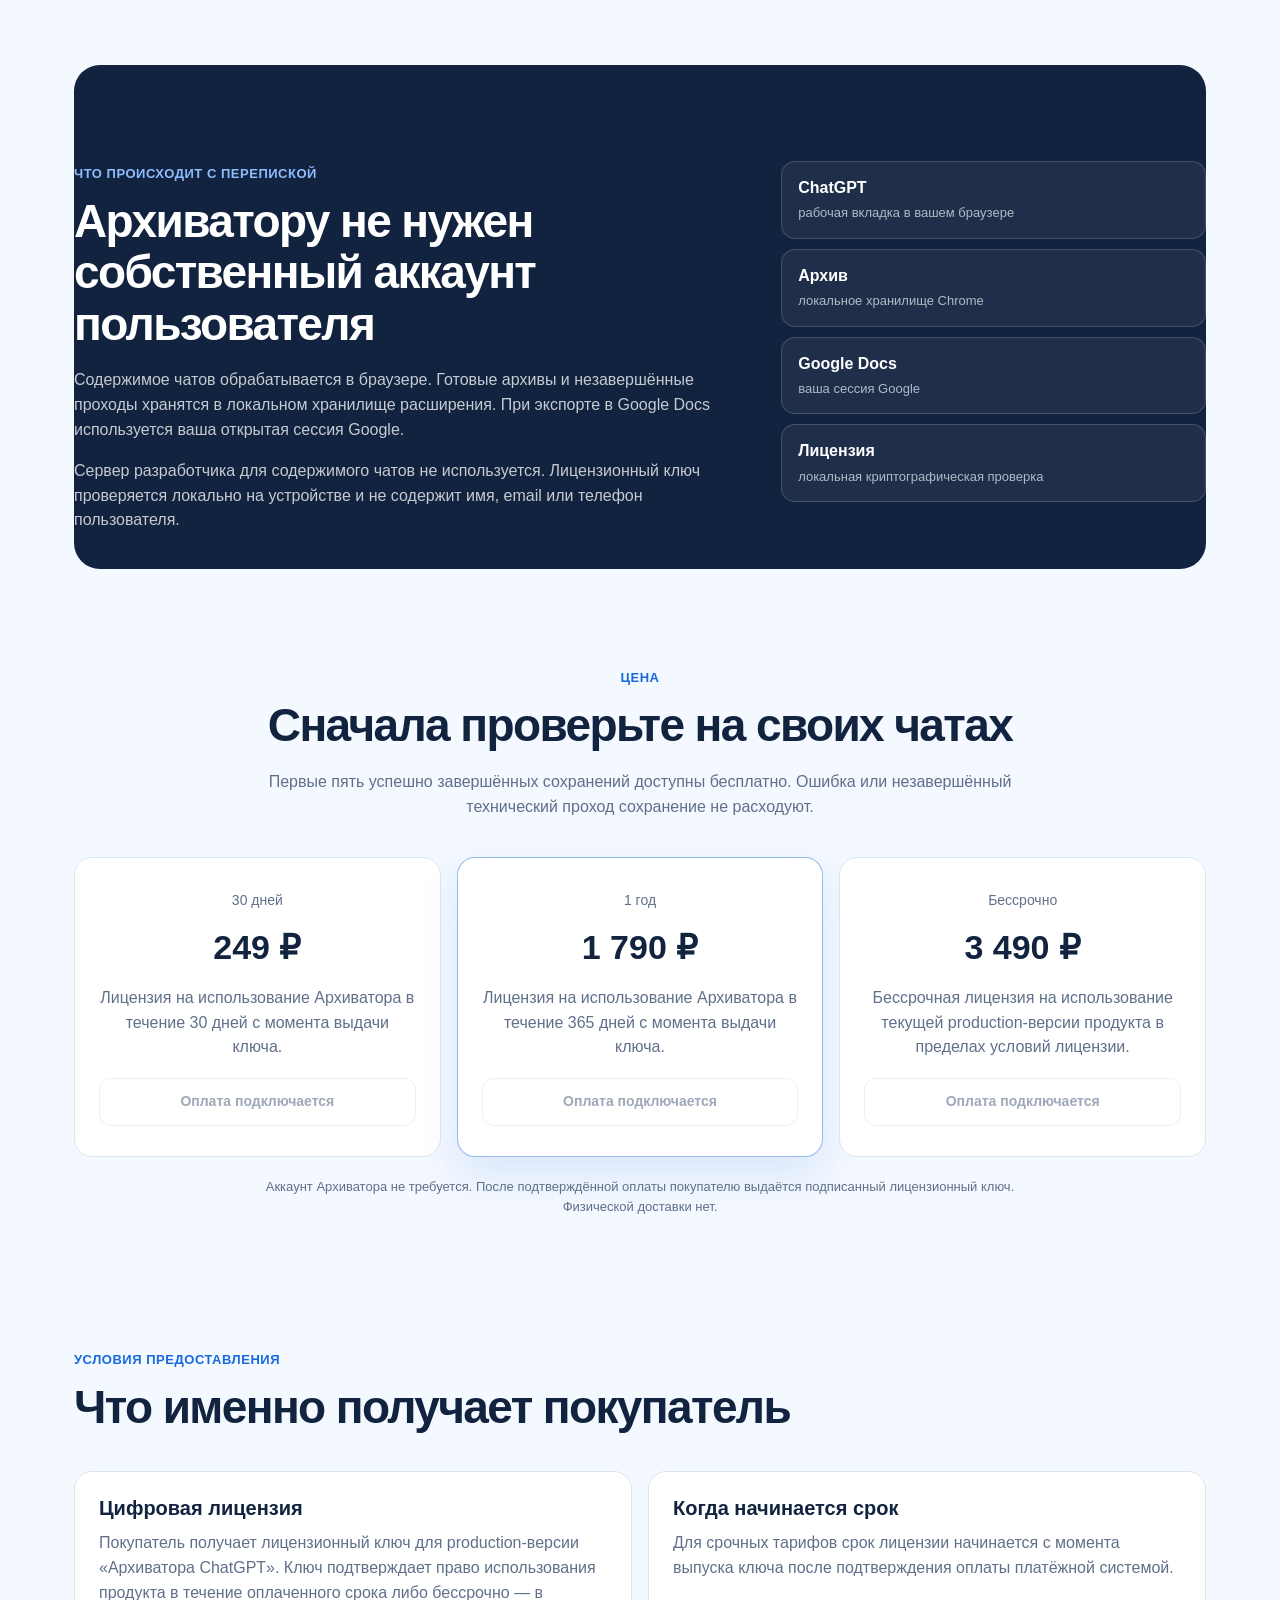
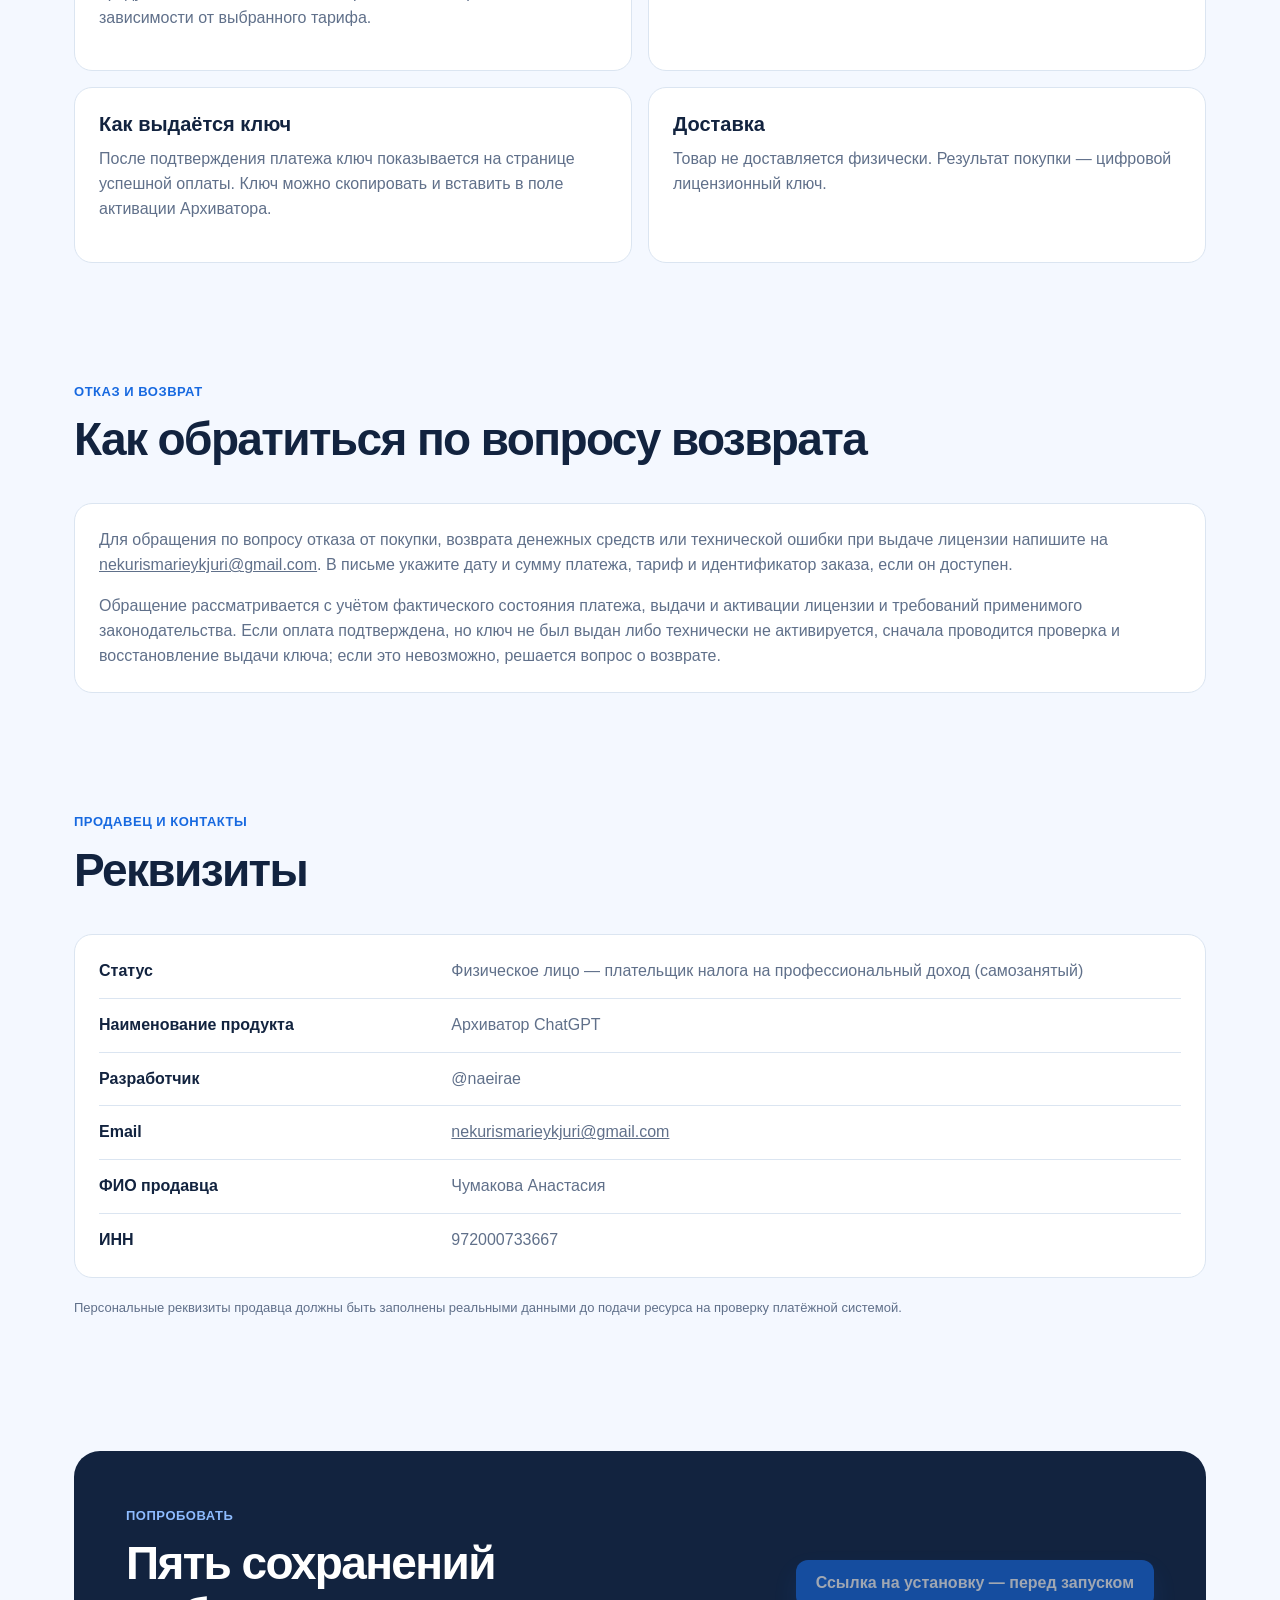
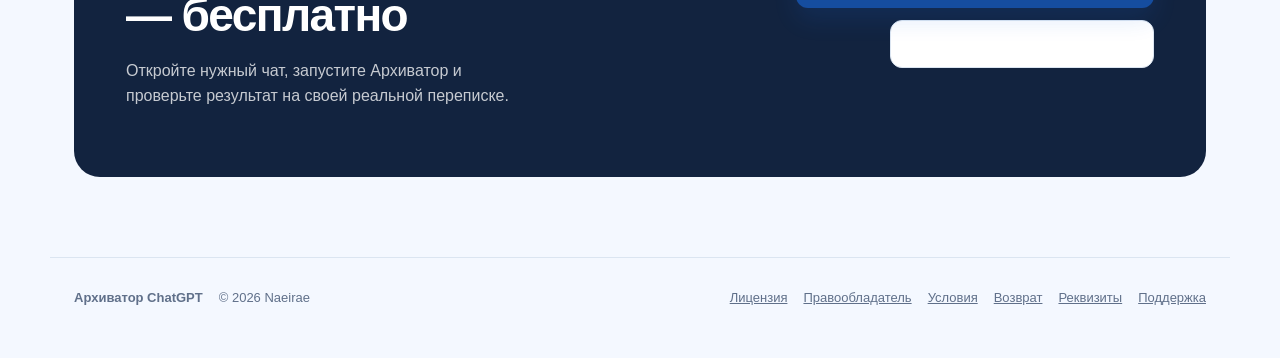
==== commit 04f41b63: "Update seller information in index.html" ====
--- a/landing/index.html
+++ b/landing/index.html
@@ -222,8 +222,8 @@
           <div><dt>Наименование продукта</dt><dd>Архиватор ChatGPT</dd></div>
           <div><dt>Разработчик</dt><dd>@naeirae</dd></div>
           <div><dt>Email</dt><dd><a href="mailto:nekurismarieykjuri@gmail.com">nekurismarieykjuri@gmail.com</a></dd></div>
-          <div class="seller-pending"><dt>ФИО продавца</dt><dd>Будет указано перед отправкой сайта на проверку Robokassa</dd></div>
-          <div class="seller-pending"><dt>ИНН</dt><dd>Будет указан перед отправкой сайта на проверку Robokassa</dd></div>
+          <div><dt>ФИО продавца</dt><dd>Чумакова Анастасия</dd></div>
+          <div><dt>ИНН</dt><dd>972000733667</dd></div>
         </dl>
       </div>
       <p class="fine-print">Персональные реквизиты продавца должны быть заполнены реальными данными до подачи ресурса на проверку платёжной системой.</p>
--- a/landing/styles.css
+++ b/landing/styles.css
@@ -201,3 +201,53 @@
   .problem, .privacy, .install { padding: 24px; border-radius: 20px; }
   .footer { flex-direction: column; padding-left: 16px; padding-right: 16px; }
 }
+
+
+.price-card .button {
+  margin-top: 18px;
+  width: 100%;
+}
+.legal-section .section-head,
+.seller-section .section-head {
+  max-width: 820px;
+}
+.legal-grid {
+  display: grid;
+  grid-template-columns: repeat(2, minmax(0, 1fr));
+  gap: 16px;
+}
+.legal-grid article,
+.legal-copy,
+.seller-card {
+  padding: 24px;
+  border: 1px solid var(--line);
+  border-radius: 18px;
+  background: var(--panel);
+}
+.legal-grid p,
+.legal-copy p,
+.seller-card dd {
+  color: var(--muted);
+}
+.legal-copy p:last-child { margin-bottom: 0; }
+.seller-card dl { margin: 0; }
+.seller-card dl > div {
+  display: grid;
+  grid-template-columns: minmax(150px, .45fr) minmax(0, 1fr);
+  gap: 24px;
+  padding: 14px 0;
+  border-bottom: 1px solid var(--line);
+}
+.seller-card dl > div:first-child { padding-top: 0; }
+.seller-card dl > div:last-child { border-bottom: 0; padding-bottom: 0; }
+.seller-card dt { font-weight: 750; }
+.seller-card dd { margin: 0; }
+.seller-pending dd {
+  color: #9a5b13;
+  font-weight: 650;
+}
+
+@media (max-width: 700px) {
+  .legal-grid { grid-template-columns: 1fr; }
+  .seller-card dl > div { grid-template-columns: 1fr; gap: 4px; }
+}
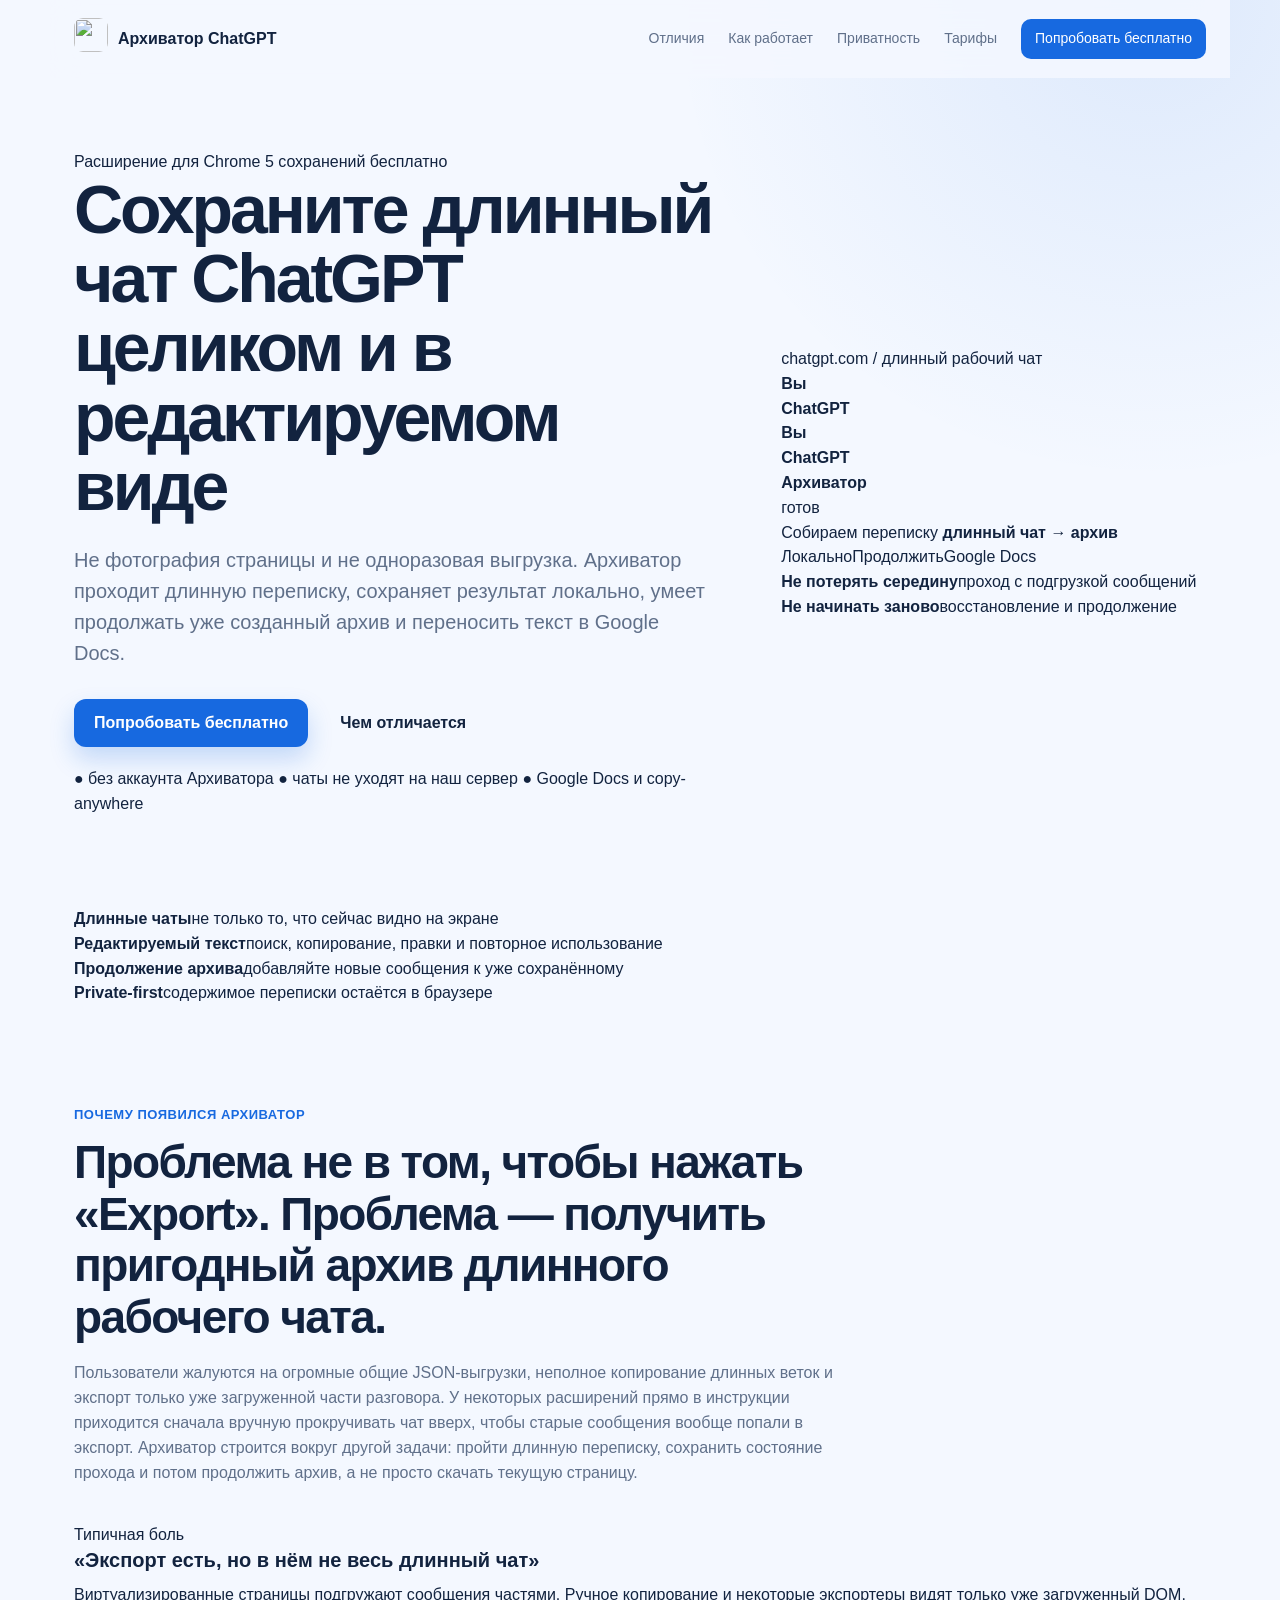
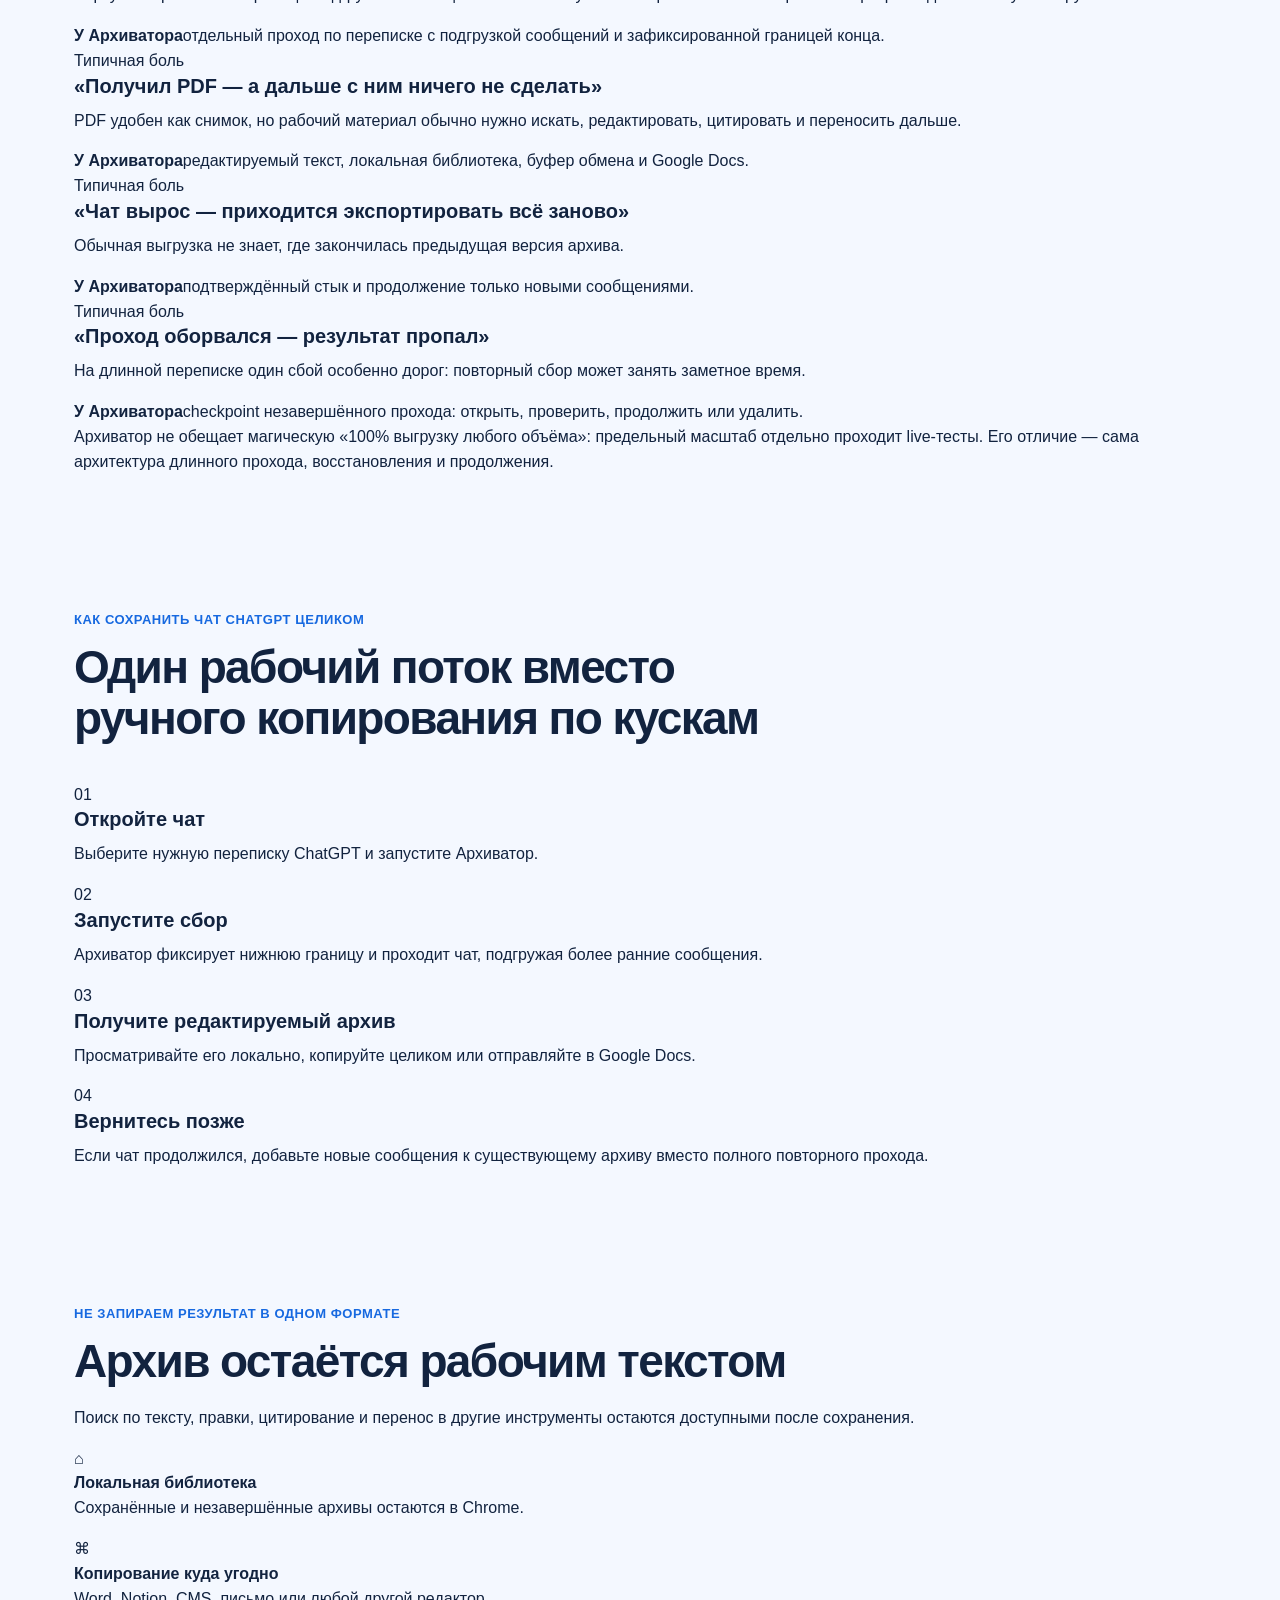
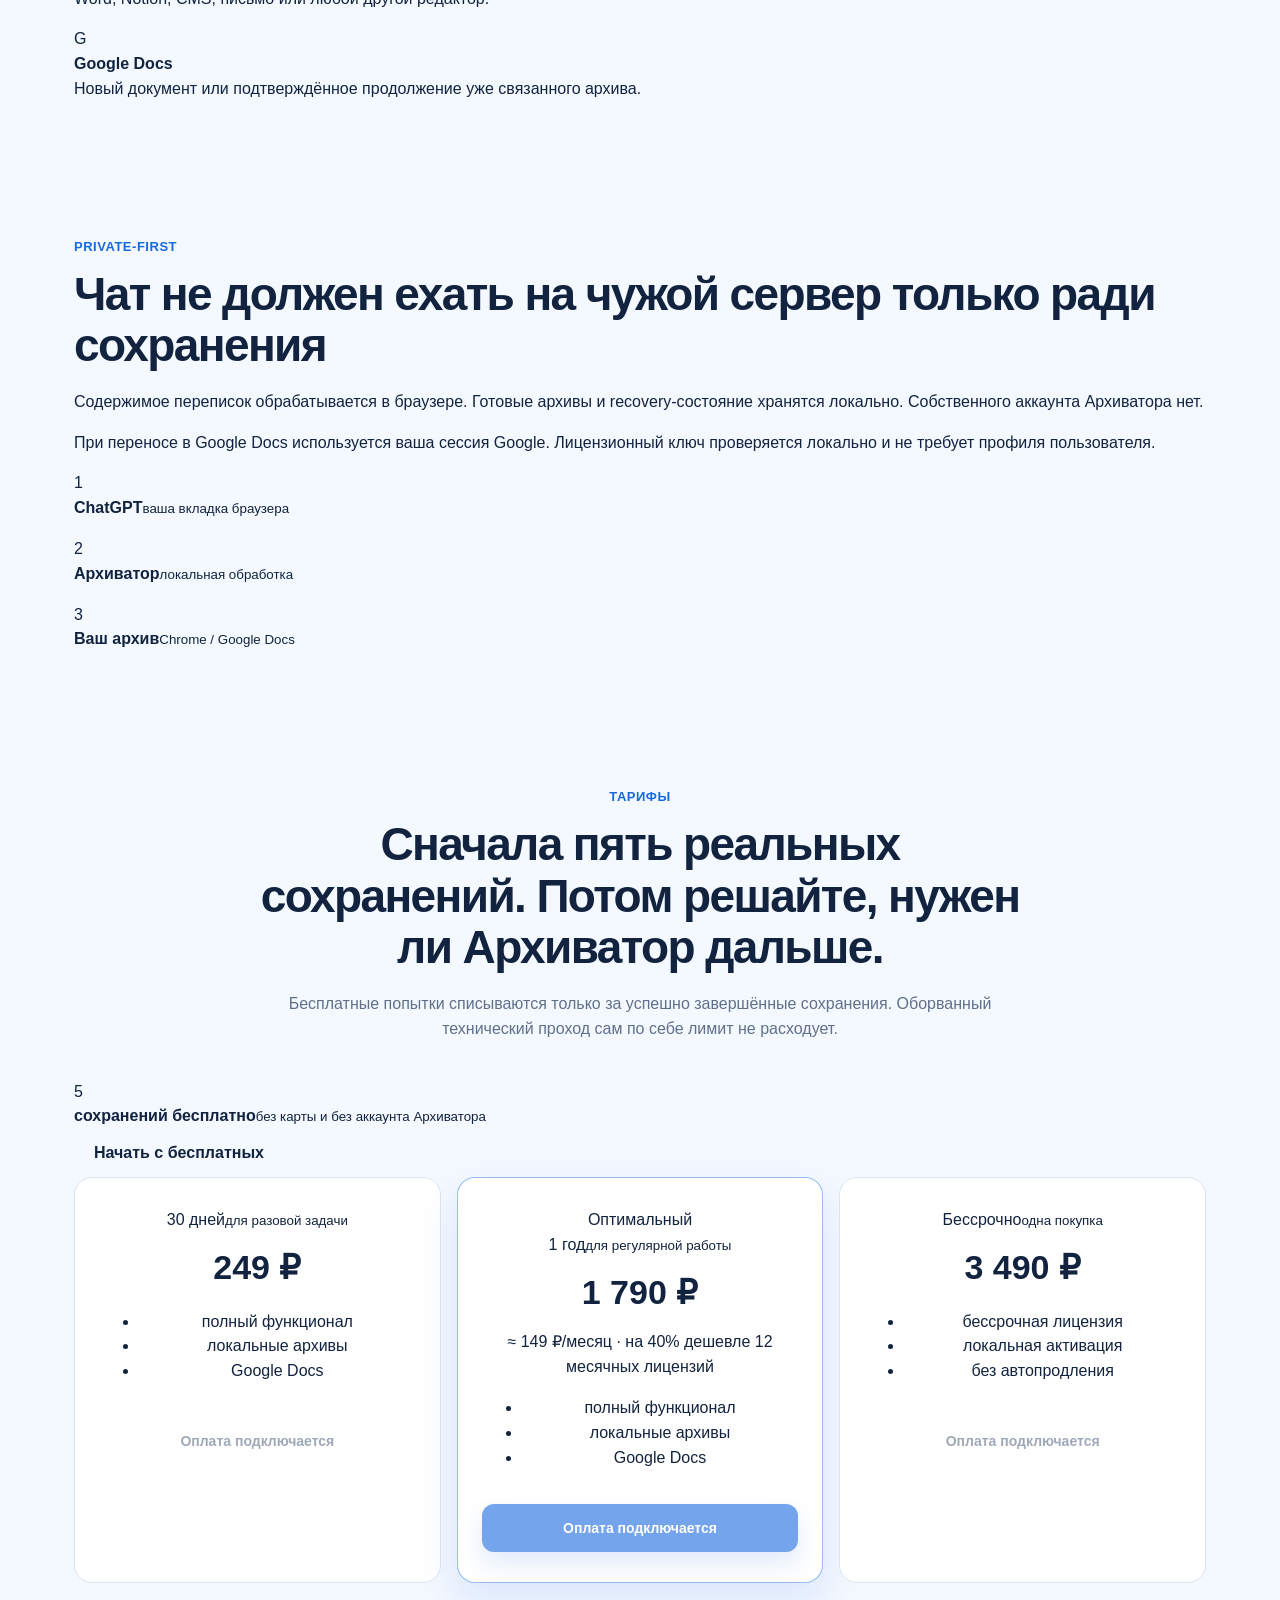
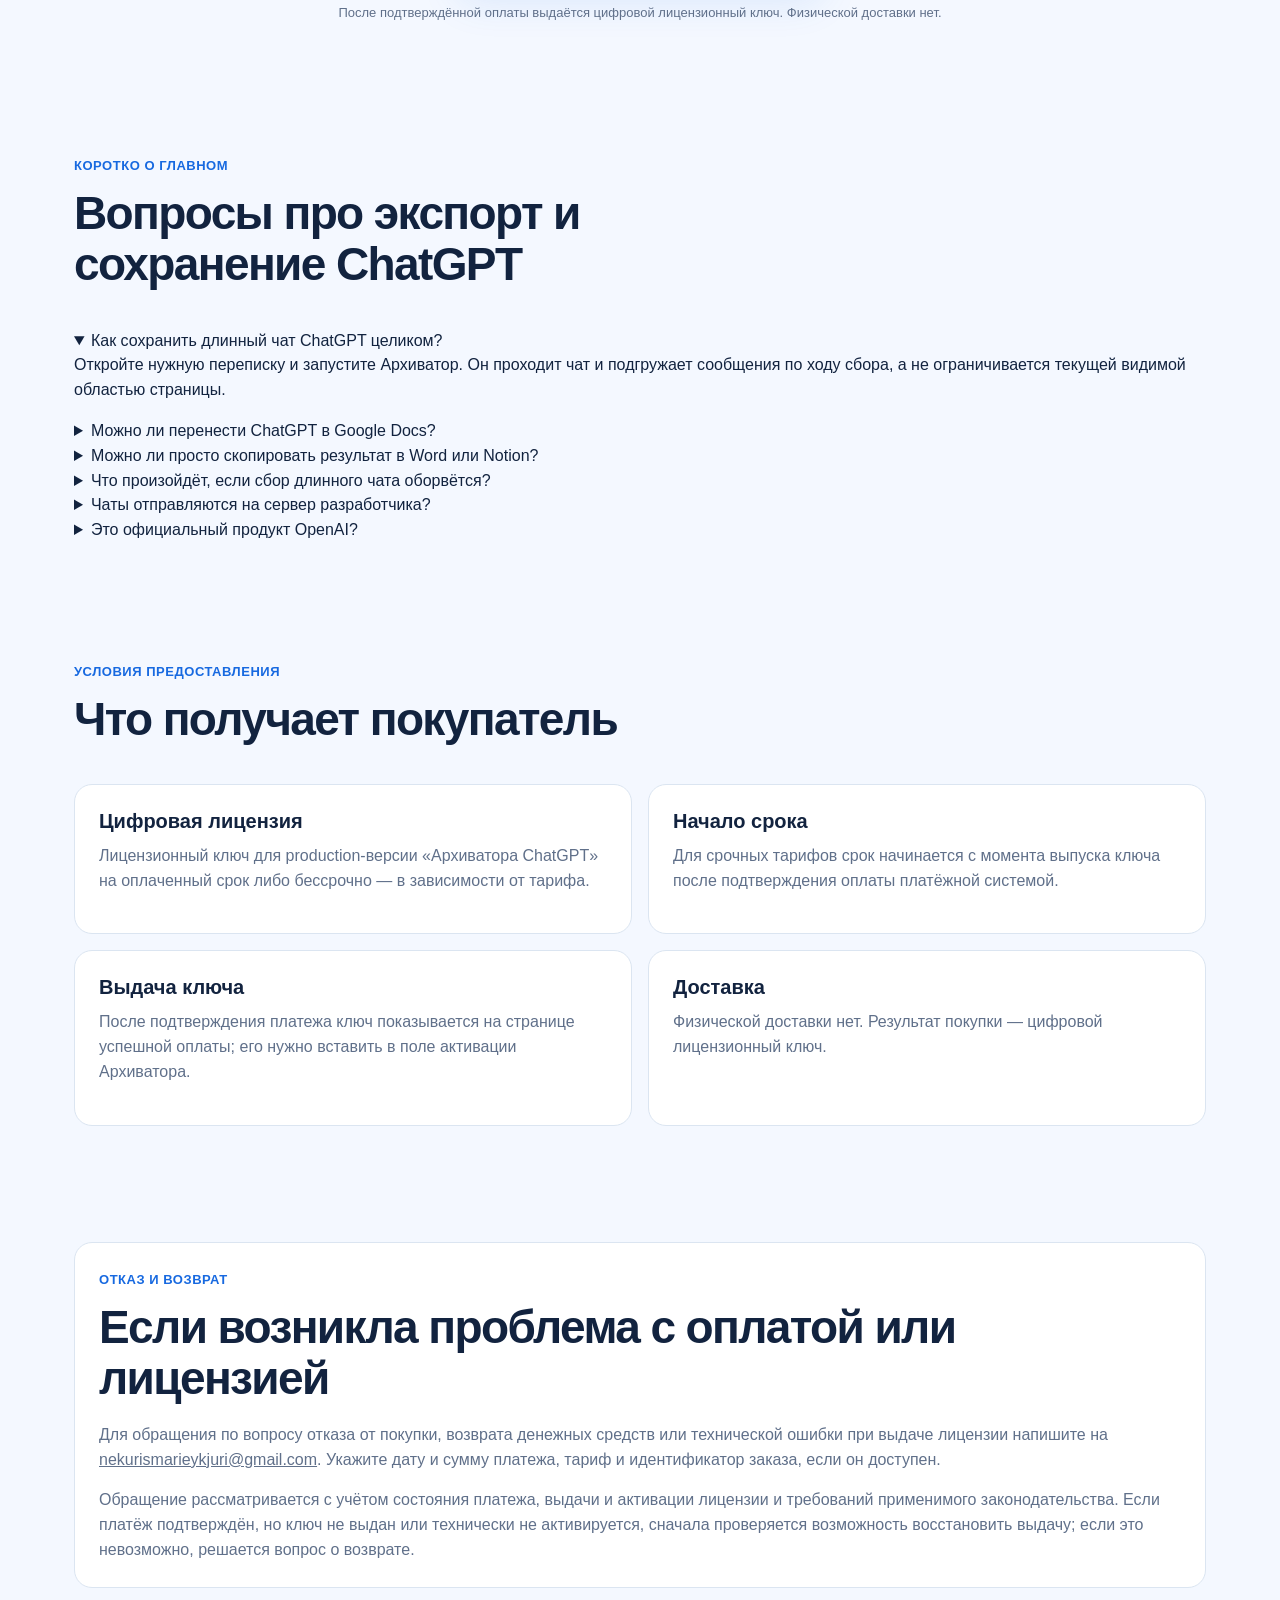
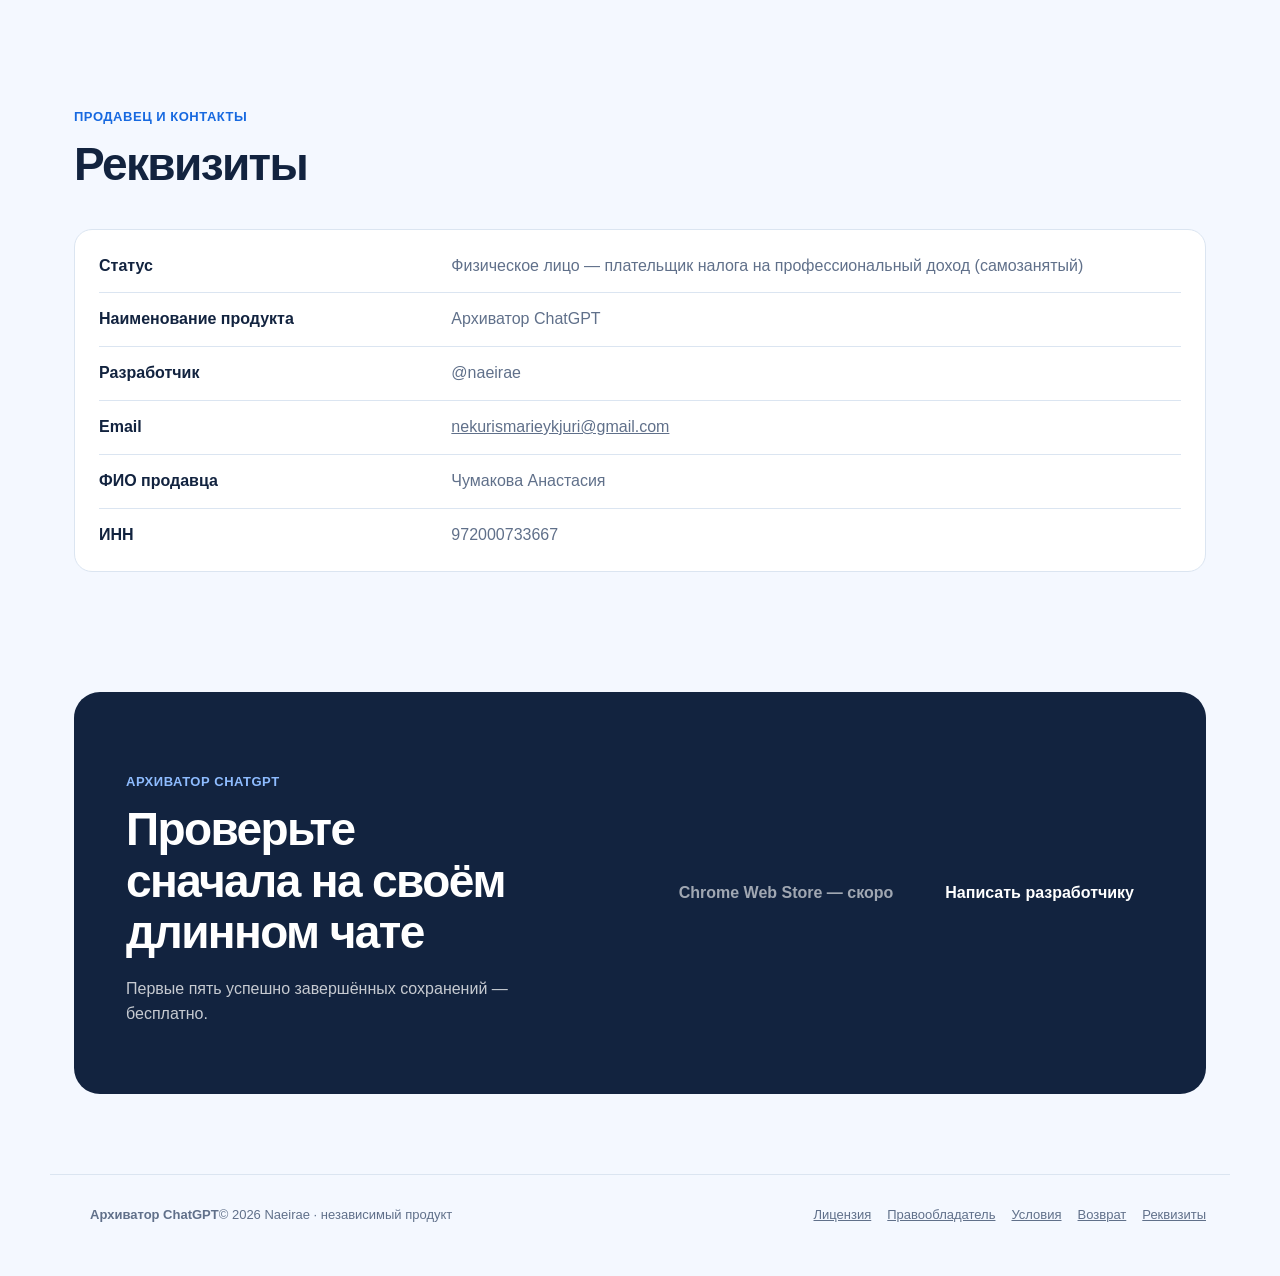
==== commit 1a45d59d: "Redesign landing copy and SEO structure" ====
--- a/landing/index.html
+++ b/landing/index.html
@@ -3,216 +3,270 @@
 <head>
   <meta charset="utf-8">
   <meta name="viewport" content="width=device-width,initial-scale=1">
-  <title>Архиватор ChatGPT — сохраните длинный чат как редактируемый текст</title>
-  <meta name="description" content="Архиватор ChatGPT собирает длинные переписки, сохраняет их локально, копирует в редакторы и переносит в Google Docs. Первые 5 сохранений бесплатно.">
-  <meta name="theme-color" content="#0f5fd7">
+  <title>Сохранить чат ChatGPT целиком — Архиватор для Chrome</title>
+  <meta name="description" content="Архиватор ChatGPT помогает сохранить длинный чат целиком: собирает переписку, продолжает архив, восстанавливает оборванный сбор и переносит текст в Google Docs. 5 сохранений бесплатно.">
+  <meta name="theme-color" content="#071a36">
+  <meta property="og:title" content="Архиватор ChatGPT — длинные чаты в редактируемом виде">
+  <meta property="og:description" content="Не скриншот и не одноразовый PDF: локальный архив, продолжение переписки и перенос в Google Docs.">
+  <meta property="og:type" content="website">
+  <meta property="og:url" content="https://naeirae.github.io/ChatGPT-Conversation-Archiver-production/">
+  <link rel="icon" type="image/png" sizes="16x16" href="https://raw.githubusercontent.com/Naeirae/ChatGPT-Conversation-Archiver-production/production-v0.4.0-build/icons/icon-16.png">
+  <link rel="icon" type="image/png" sizes="32x32" href="https://raw.githubusercontent.com/Naeirae/ChatGPT-Conversation-Archiver-production/production-v0.4.0-build/icons/icon-32.png">
+  <link rel="apple-touch-icon" href="https://raw.githubusercontent.com/Naeirae/ChatGPT-Conversation-Archiver-production/production-v0.4.0-build/icons/icon-128.png">
   <link rel="stylesheet" href="styles.css">
+  <script type="application/ld+json">
+  {
+    "@context":"https://schema.org",
+    "@type":"SoftwareApplication",
+    "name":"Архиватор ChatGPT",
+    "applicationCategory":"BrowserApplication",
+    "operatingSystem":"Chrome",
+    "description":"Расширение Chrome для сохранения длинных чатов ChatGPT в редактируемом виде и переноса в Google Docs.",
+    "offers":[
+      {"@type":"Offer","price":"249","priceCurrency":"RUB","name":"30 дней"},
+      {"@type":"Offer","price":"1790","priceCurrency":"RUB","name":"1 год"},
+      {"@type":"Offer","price":"3490","priceCurrency":"RUB","name":"Бессрочно"}
+    ]
+  }
+  </script>
 </head>
 <body>
+  <div class="page-glow page-glow-one" aria-hidden="true"></div>
+  <div class="page-glow page-glow-two" aria-hidden="true"></div>
+
   <header class="site-header">
     <a class="brand" href="#top" aria-label="Архиватор ChatGPT">
-      <img src="../icons/icon-64.png" alt="">
+      <span class="brand-icon"><img src="https://raw.githubusercontent.com/Naeirae/ChatGPT-Conversation-Archiver-production/production-v0.4.0-build/icons/icon-64.png" alt=""></span>
       <span>Архиватор ChatGPT</span>
     </a>
     <nav class="nav" aria-label="Основная навигация">
-      <a href="#features">Возможности</a>
-      <a href="#privacy">Как хранятся данные</a>
-      <a href="#price">Цена</a>
-      <a href="#terms">Условия</a>
-      <a href="#seller">Реквизиты</a>
-      <a class="nav-cta" href="#install">Попробовать</a>
+      <a href="#difference">Отличия</a>
+      <a href="#how">Как работает</a>
+      <a href="#privacy">Приватность</a>
+      <a href="#price">Тарифы</a>
+      <a class="nav-cta" href="#install">Попробовать бесплатно</a>
     </nav>
   </header>
 
   <main id="top">
     <section class="hero">
       <div class="hero-copy">
-        <span class="eyebrow">Расширение для Chrome</span>
-        <h1>Сохраните длинный чат ChatGPT как нормальный редактируемый текст</h1>
-        <p class="hero-lead">Архиватор проходит переписку от начала до зафиксированного конца, сохраняет её локально и помогает перенести результат в Google Docs или любой редактор через буфер обмена.</p>
+        <div class="hero-badges">
+          <span class="pill pill-blue">Расширение для Chrome</span>
+          <span class="pill">5 сохранений бесплатно</span>
+        </div>
+        <h1>Сохраните длинный чат ChatGPT <span>целиком и в редактируемом виде</span></h1>
+        <p class="hero-lead">Не фотография страницы и не одноразовая выгрузка. Архиватор проходит длинную переписку, сохраняет результат локально, умеет продолжать уже созданный архив и переносить текст в Google Docs.</p>
         <div class="hero-actions">
-          <a class="button primary" href="#install">Попробовать 5 сохранений бесплатно</a>
-          <a class="button secondary" href="#how">Как это работает</a>
-        </div>
-        <ul class="hero-points">
-          <li>без скриншотов и PDF;</li>
-          <li>без аккаунта Архиватора;</li>
-          <li>содержимое чатов не отправляется на сервер разработчика.</li>
-        </ul>
-      </div>
-
-      <div class="product-preview" aria-label="Схема интерфейса Архиватора">
-        <div class="preview-top">
-          <div class="preview-brand"><img src="../icons/icon-32.png" alt=""><strong>Архиватор ChatGPT</strong></div>
-          <span class="preview-version">v0.4</span>
-        </div>
-        <div class="preview-access">
-          <span>Бесплатный доступ</span>
-          <strong>5 осталось</strong>
-        </div>
-        <div class="preview-card">
-          <div class="preview-row"><span>Текущий чат</span><em>Готово</em></div>
-          <strong>Собрать чат целиком</strong>
-          <div class="preview-select">В фоновой вкладке</div>
-          <div class="preview-button">Собрать чат</div>
-        </div>
-        <div class="preview-list">
-          <div><span>Сохранённые чаты</span><b>12</b></div>
-          <div><span>Незавершённые сборы</span><b>1</b></div>
-        </div>
-      </div>
-    </section>
-
-    <section class="problem">
-      <div>
-        <span class="eyebrow">Когда чат становится рабочим материалом</span>
-        <h2>Обычный экспорт быстро перестаёт быть удобным</h2>
-      </div>
-      <p>В длинной переписке часть сообщений может находиться вне текущей страницы. Скриншоты не ищутся по тексту, PDF неудобно редактировать, а ручное копирование сотен сообщений отнимает время. Архиватор собирает именно структуру переписки, а не фотографию страницы.</p>
-    </section>
-
-    <section id="features" class="section">
+          <a class="button primary" href="#install">Попробовать бесплатно</a>
+          <a class="button ghost" href="#difference">Чем отличается</a>
+        </div>
+        <div class="trust-row">
+          <span>● без аккаунта Архиватора</span>
+          <span>● чаты не уходят на наш сервер</span>
+          <span>● Google Docs и copy-anywhere</span>
+        </div>
+      </div>
+
+      <div class="hero-visual">
+        <div class="orb orb-one"></div>
+        <div class="orb orb-two"></div>
+        <div class="browser-frame glass">
+          <div class="browser-bar">
+            <div class="dots"><i></i><i></i><i></i></div>
+            <span>chatgpt.com / длинный рабочий чат</span>
+          </div>
+          <div class="conversation-lines">
+            <div class="line user-line"><b>Вы</b><span></span><span></span></div>
+            <div class="line ai-line"><b>ChatGPT</b><span></span><span></span><span></span></div>
+            <div class="line user-line faded"><b>Вы</b><span></span></div>
+            <div class="line ai-line faded"><b>ChatGPT</b><span></span><span></span></div>
+          </div>
+          <div class="archiver-card">
+            <div class="archiver-head">
+              <div><img src="https://raw.githubusercontent.com/Naeirae/ChatGPT-Conversation-Archiver-production/production-v0.4.0-build/icons/icon-32.png" alt=""><strong>Архиватор</strong></div>
+              <span class="status-dot">готов</span>
+            </div>
+            <div class="progress-copy">
+              <span>Собираем переписку</span>
+              <strong>длинный чат → архив</strong>
+            </div>
+            <div class="progress"><span></span></div>
+            <div class="mini-actions">
+              <span>Локально</span><span>Продолжить</span><span>Google Docs</span>
+            </div>
+          </div>
+        </div>
+        <div class="floating-note note-one glass"><strong>Не потерять середину</strong><span>проход с подгрузкой сообщений</span></div>
+        <div class="floating-note note-two glass"><strong>Не начинать заново</strong><span>восстановление и продолжение</span></div>
+      </div>
+    </section>
+
+    <section class="signal-strip" aria-label="Ключевые преимущества">
+      <div><strong>Длинные чаты</strong><span>не только то, что сейчас видно на экране</span></div>
+      <div><strong>Редактируемый текст</strong><span>поиск, копирование, правки и повторное использование</span></div>
+      <div><strong>Продолжение архива</strong><span>добавляйте новые сообщения к уже сохранённому</span></div>
+      <div><strong>Private-first</strong><span>содержимое переписки остаётся в браузере</span></div>
+    </section>
+
+    <section id="difference" class="section market-section">
+      <div class="section-head wide">
+        <span class="eyebrow">Почему появился Архиватор</span>
+        <h2>Проблема не в том, чтобы нажать «Export». Проблема — получить пригодный архив длинного рабочего чата.</h2>
+        <p>Пользователи жалуются на огромные общие JSON-выгрузки, неполное копирование длинных веток и экспорт только уже загруженной части разговора. У некоторых расширений прямо в инструкции приходится сначала вручную прокручивать чат вверх, чтобы старые сообщения вообще попали в экспорт. Архиватор строится вокруг другой задачи: пройти длинную переписку, сохранить состояние прохода и потом продолжить архив, а не просто скачать текущую страницу.</p>
+      </div>
+
+      <div class="compare-grid">
+        <article class="pain-card">
+          <span class="card-label">Типичная боль</span>
+          <h3>«Экспорт есть, но в нём не весь длинный чат»</h3>
+          <p>Виртуализированные страницы подгружают сообщения частями. Ручное копирование и некоторые экспортеры видят только уже загруженный DOM.</p>
+          <div class="answer"><b>У Архиватора</b><span>отдельный проход по переписке с подгрузкой сообщений и зафиксированной границей конца.</span></div>
+        </article>
+        <article class="pain-card">
+          <span class="card-label">Типичная боль</span>
+          <h3>«Получил PDF — а дальше с ним ничего не сделать»</h3>
+          <p>PDF удобен как снимок, но рабочий материал обычно нужно искать, редактировать, цитировать и переносить дальше.</p>
+          <div class="answer"><b>У Архиватора</b><span>редактируемый текст, локальная библиотека, буфер обмена и Google Docs.</span></div>
+        </article>
+        <article class="pain-card">
+          <span class="card-label">Типичная боль</span>
+          <h3>«Чат вырос — приходится экспортировать всё заново»</h3>
+          <p>Обычная выгрузка не знает, где закончилась предыдущая версия архива.</p>
+          <div class="answer"><b>У Архиватора</b><span>подтверждённый стык и продолжение только новыми сообщениями.</span></div>
+        </article>
+        <article class="pain-card">
+          <span class="card-label">Типичная боль</span>
+          <h3>«Проход оборвался — результат пропал»</h3>
+          <p>На длинной переписке один сбой особенно дорог: повторный сбор может занять заметное время.</p>
+          <div class="answer"><b>У Архиватора</b><span>checkpoint незавершённого прохода: открыть, проверить, продолжить или удалить.</span></div>
+        </article>
+      </div>
+      <p class="research-note">Архиватор не обещает магическую «100% выгрузку любого объёма»: предельный масштаб отдельно проходит live-тесты. Его отличие — сама архитектура длинного прохода, восстановления и продолжения.</p>
+    </section>
+
+    <section id="how" class="section workflow-section">
       <div class="section-head">
-        <span class="eyebrow">Что умеет</span>
-        <h2>Собрать, продолжить и не потерять уже сделанное</h2>
-      </div>
-      <div class="feature-grid">
-        <article>
-          <h3>Собирает длинный чат</h3>
-          <p>Физически прокручивает рабочую вкладку и заставляет браузер подгружать сообщения, которые не находятся на экране.</p>
-        </article>
-        <article>
-          <h3>Фиксирует конец на момент запуска</h3>
-          <p>Новые сообщения, появившиеся после старта, не должны случайно попасть в текущий снимок.</p>
-        </article>
-        <article>
-          <h3>Продолжает сохранённый архив</h3>
-          <p>Находит подтверждённый стык и добавляет только новые сообщения вместо полного повторного сбора.</p>
-        </article>
-        <article>
-          <h3>Восстанавливает оборванный проход</h3>
-          <p>Незавершённая часть сохраняется отдельно: её можно открыть, проверить, продолжить или удалить.</p>
-        </article>
-        <article>
-          <h3>Не продолжает наугад</h3>
-          <p>Если точку продолжения нельзя подтвердить, Архиватор останавливается вместо того, чтобы создать дубли.</p>
-        </article>
-        <article>
-          <h3>Сохраняет редактируемый результат</h3>
-          <p>Текст можно искать, копировать и менять. Сохраняются ссылки, списки, код, таблицы и изображения, когда их удаётся получить.</p>
-        </article>
-      </div>
-    </section>
-
-    <section id="how" class="section split">
+        <span class="eyebrow">Как сохранить чат ChatGPT целиком</span>
+        <h2>Один рабочий поток вместо ручного копирования по кускам</h2>
+      </div>
+      <div class="workflow">
+        <article><span>01</span><div><h3>Откройте чат</h3><p>Выберите нужную переписку ChatGPT и запустите Архиватор.</p></div></article>
+        <article><span>02</span><div><h3>Запустите сбор</h3><p>Архиватор фиксирует нижнюю границу и проходит чат, подгружая более ранние сообщения.</p></div></article>
+        <article><span>03</span><div><h3>Получите редактируемый архив</h3><p>Просматривайте его локально, копируйте целиком или отправляйте в Google Docs.</p></div></article>
+        <article><span>04</span><div><h3>Вернитесь позже</h3><p>Если чат продолжился, добавьте новые сообщения к существующему архиву вместо полного повторного прохода.</p></div></article>
+      </div>
+    </section>
+
+    <section class="section output-section">
+      <div class="output-copy">
+        <span class="eyebrow">Не запираем результат в одном формате</span>
+        <h2>Архив остаётся рабочим текстом</h2>
+        <p>Поиск по тексту, правки, цитирование и перенос в другие инструменты остаются доступными после сохранения.</p>
+      </div>
+      <div class="output-stack">
+        <article class="glass"><div class="output-icon">⌂</div><div><strong>Локальная библиотека</strong><p>Сохранённые и незавершённые архивы остаются в Chrome.</p></div></article>
+        <article class="glass"><div class="output-icon">⌘</div><div><strong>Копирование куда угодно</strong><p>Word, Notion, CMS, письмо или любой другой редактор.</p></div></article>
+        <article class="glass"><div class="output-icon">G</div><div><strong>Google Docs</strong><p>Новый документ или подтверждённое продолжение уже связанного архива.</p></div></article>
+      </div>
+    </section>
+
+    <section id="privacy" class="section privacy-section">
+      <div class="privacy-panel">
+        <div>
+          <span class="eyebrow light">Private-first</span>
+          <h2>Чат не должен ехать на чужой сервер только ради сохранения</h2>
+          <p>Содержимое переписок обрабатывается в браузере. Готовые архивы и recovery-состояние хранятся локально. Собственного аккаунта Архиватора нет.</p>
+          <p>При переносе в Google Docs используется ваша сессия Google. Лицензионный ключ проверяется локально и не требует профиля пользователя.</p>
+        </div>
+        <div class="data-flow">
+          <div><span>1</span><p><b>ChatGPT</b><small>ваша вкладка браузера</small></p></div>
+          <i></i>
+          <div><span>2</span><p><b>Архиватор</b><small>локальная обработка</small></p></div>
+          <i></i>
+          <div><span>3</span><p><b>Ваш архив</b><small>Chrome / Google Docs</small></p></div>
+        </div>
+      </div>
+    </section>
+
+    <section id="price" class="section pricing-section">
+      <div class="pricing-shell">
+        <div class="section-head centered">
+          <span class="eyebrow">Тарифы</span>
+          <h2>Сначала пять реальных сохранений. Потом решайте, нужен ли Архиватор дальше.</h2>
+          <p>Бесплатные попытки списываются только за успешно завершённые сохранения. Оборванный технический проход сам по себе лимит не расходует.</p>
+        </div>
+
+        <div class="free-banner">
+          <div><span class="free-number">5</span><div><strong>сохранений бесплатно</strong><small>без карты и без аккаунта Архиватора</small></div></div>
+          <a class="button ghost-dark" href="#install">Начать с бесплатных</a>
+        </div>
+
+        <div class="price-grid">
+          <article class="price-card">
+            <div class="plan-top"><span>30 дней</span><small>для разовой задачи</small></div>
+            <strong class="price">249 ₽</strong>
+            <ul><li>полный функционал</li><li>локальные архивы</li><li>Google Docs</li></ul>
+            <span class="button plan-button disabled" aria-disabled="true">Оплата подключается</span>
+          </article>
+
+          <article class="price-card featured">
+            <div class="popular">Оптимальный</div>
+            <div class="plan-top"><span>1 год</span><small>для регулярной работы</small></div>
+            <strong class="price">1 790 ₽</strong>
+            <div class="saving">≈ 149 ₽/месяц · на 40% дешевле 12 месячных лицензий</div>
+            <ul><li>полный функционал</li><li>локальные архивы</li><li>Google Docs</li></ul>
+            <span class="button primary disabled" aria-disabled="true">Оплата подключается</span>
+          </article>
+
+          <article class="price-card">
+            <div class="plan-top"><span>Бессрочно</span><small>одна покупка</small></div>
+            <strong class="price">3 490 ₽</strong>
+            <ul><li>бессрочная лицензия</li><li>локальная активация</li><li>без автопродления</li></ul>
+            <span class="button plan-button disabled" aria-disabled="true">Оплата подключается</span>
+          </article>
+        </div>
+        <p class="fine-print centered">После подтверждённой оплаты выдаётся цифровой лицензионный ключ. Физической доставки нет.</p>
+      </div>
+    </section>
+
+    <section class="section faq-section">
       <div class="section-head">
-        <span class="eyebrow">Как проходит сбор</span>
-        <h2>Пять простых шагов</h2>
-      </div>
-      <ol class="steps">
-        <li><span>1</span><div><strong>Откройте нужный чат</strong><p>Архиватор работает с текущей перепиской ChatGPT.</p></div></li>
-        <li><span>2</span><div><strong>Выберите режим</strong><p>Основной — фоновая рабочая вкладка. Текущая вкладка остаётся резервным вариантом.</p></div></li>
-        <li><span>3</span><div><strong>Нажмите «Собрать чат»</strong><p>Архиватор зафиксирует нижнюю границу и начнёт проход.</p></div></li>
-        <li><span>4</span><div><strong>Дождитесь завершения</strong><p>Если проход оборвётся, уже собранная часть останется доступна для восстановления.</p></div></li>
-        <li><span>5</span><div><strong>Используйте результат</strong><p>Оставьте его локально, скопируйте целиком или перенесите в Google Docs.</p></div></li>
-      </ol>
-    </section>
-
-    <section class="section output">
-      <div class="section-head">
-        <span class="eyebrow">Куда сохранять</span>
-        <h2>Не привязывает архив к одному формату</h2>
-      </div>
-      <div class="output-grid">
-        <article><strong>Локальная библиотека</strong><p>Готовые архивы остаются в Chrome и доступны для продолжения.</p></article>
-        <article><strong>Буфер обмена</strong><p>Скопируйте архив и вставьте его в Word, Notion, CMS, письмо или другой редактор.</p></article>
-        <article><strong>Google Docs</strong><p>Перенесите архив в новый документ или добавьте подтверждённое продолжение в уже связанный.</p></article>
-      </div>
-      <p class="fine-print">Для крупных архивов в продукте предусмотрено разбиение экспорта на части. Предельный объём для публичного обещания будет зафиксирован после отдельного live-теста.</p>
-    </section>
-
-    <section id="privacy" class="section privacy">
-      <div class="privacy-main">
-        <span class="eyebrow">Что происходит с перепиской</span>
-        <h2>Архиватору не нужен собственный аккаунт пользователя</h2>
-        <p>Содержимое чатов обрабатывается в браузере. Готовые архивы и незавершённые проходы хранятся в локальном хранилище расширения. При экспорте в Google Docs используется ваша открытая сессия Google.</p>
-        <p>Сервер разработчика для содержимого чатов не используется. Лицензионный ключ проверяется локально на устройстве и не содержит имя, email или телефон пользователя.</p>
-      </div>
-      <div class="privacy-list">
-        <div><strong>ChatGPT</strong><span>рабочая вкладка в вашем браузере</span></div>
-        <div><strong>Архив</strong><span>локальное хранилище Chrome</span></div>
-        <div><strong>Google Docs</strong><span>ваша сессия Google</span></div>
-        <div><strong>Лицензия</strong><span>локальная криптографическая проверка</span></div>
-      </div>
-    </section>
-
-    <section id="price" class="section pricing">
-      <div class="section-head centered">
-        <span class="eyebrow">Цена</span>
-        <h2>Сначала проверьте на своих чатах</h2>
-        <p>Первые пять успешно завершённых сохранений доступны бесплатно. Ошибка или незавершённый технический проход сохранение не расходуют.</p>
-      </div>
-      <div class="price-grid">
-        <article class="price-card">
-          <span>30 дней</span>
-          <strong>249 ₽</strong>
-          <p>Лицензия на использование Архиватора в течение 30 дней с момента выдачи ключа.</p>
-          <span class="button secondary disabled" aria-disabled="true">Оплата подключается</span>
-        </article>
-        <article class="price-card featured">
-          <span>1 год</span>
-          <strong>1 790 ₽</strong>
-          <p>Лицензия на использование Архиватора в течение 365 дней с момента выдачи ключа.</p>
-          <span class="button secondary disabled" aria-disabled="true">Оплата подключается</span>
-        </article>
-        <article class="price-card">
-          <span>Бессрочно</span>
-          <strong>3 490 ₽</strong>
-          <p>Бессрочная лицензия на использование текущей production-версии продукта в пределах условий лицензии.</p>
-          <span class="button secondary disabled" aria-disabled="true">Оплата подключается</span>
-        </article>
-      </div>
-      <p class="fine-print centered">Аккаунт Архиватора не требуется. После подтверждённой оплаты покупателю выдаётся подписанный лицензионный ключ. Физической доставки нет.</p>
+        <span class="eyebrow">Коротко о главном</span>
+        <h2>Вопросы про экспорт и сохранение ChatGPT</h2>
+      </div>
+      <div class="faq-grid">
+        <details open><summary>Как сохранить длинный чат ChatGPT целиком?</summary><p>Откройте нужную переписку и запустите Архиватор. Он проходит чат и подгружает сообщения по ходу сбора, а не ограничивается текущей видимой областью страницы.</p></details>
+        <details><summary>Можно ли перенести ChatGPT в Google Docs?</summary><p>Да. Готовый архив можно перенести в новый Google Doc, а для связанного архива — добавлять подтверждённое продолжение.</p></details>
+        <details><summary>Можно ли просто скопировать результат в Word или Notion?</summary><p>Да. Архив можно копировать через буфер обмена и использовать в любом редакторе, который принимает обычный текст.</p></details>
+        <details><summary>Что произойдёт, если сбор длинного чата оборвётся?</summary><p>Незавершённый проход сохраняется отдельно. Его можно открыть и продолжить; Архиватор не должен заставлять начинать всё с нуля после каждого сбоя.</p></details>
+        <details><summary>Чаты отправляются на сервер разработчика?</summary><p>Нет. Содержимое чата обрабатывается в браузере и хранится локально; собственный сервер для содержимого переписок не используется.</p></details>
+        <details><summary>Это официальный продукт OpenAI?</summary><p>Нет. «Архиватор ChatGPT» — независимое расширение и не аффилирован с OpenAI.</p></details>
+      </div>
     </section>
 
     <section id="terms" class="section legal-section">
-      <div class="section-head">
+      <div class="section-head compact">
         <span class="eyebrow">Условия предоставления</span>
-        <h2>Что именно получает покупатель</h2>
+        <h2>Что получает покупатель</h2>
       </div>
       <div class="legal-grid">
-        <article>
-          <h3>Цифровая лицензия</h3>
-          <p>Покупатель получает лицензионный ключ для production-версии «Архиватора ChatGPT». Ключ подтверждает право использования продукта в течение оплаченного срока либо бессрочно — в зависимости от выбранного тарифа.</p>
-        </article>
-        <article>
-          <h3>Когда начинается срок</h3>
-          <p>Для срочных тарифов срок лицензии начинается с момента выпуска ключа после подтверждения оплаты платёжной системой.</p>
-        </article>
-        <article>
-          <h3>Как выдаётся ключ</h3>
-          <p>После подтверждения платежа ключ показывается на странице успешной оплаты. Ключ можно скопировать и вставить в поле активации Архиватора.</p>
-        </article>
-        <article>
-          <h3>Доставка</h3>
-          <p>Товар не доставляется физически. Результат покупки — цифровой лицензионный ключ.</p>
-        </article>
+        <article><h3>Цифровая лицензия</h3><p>Лицензионный ключ для production-версии «Архиватора ChatGPT» на оплаченный срок либо бессрочно — в зависимости от тарифа.</p></article>
+        <article><h3>Начало срока</h3><p>Для срочных тарифов срок начинается с момента выпуска ключа после подтверждения оплаты платёжной системой.</p></article>
+        <article><h3>Выдача ключа</h3><p>После подтверждения платежа ключ показывается на странице успешной оплаты; его нужно вставить в поле активации Архиватора.</p></article>
+        <article><h3>Доставка</h3><p>Физической доставки нет. Результат покупки — цифровой лицензионный ключ.</p></article>
       </div>
     </section>
 
     <section id="refund" class="section legal-section">
-      <div class="section-head">
-        <span class="eyebrow">Отказ и возврат</span>
-        <h2>Как обратиться по вопросу возврата</h2>
-      </div>
       <div class="legal-copy">
-        <p>Для обращения по вопросу отказа от покупки, возврата денежных средств или технической ошибки при выдаче лицензии напишите на <a href="mailto:nekurismarieykjuri@gmail.com">nekurismarieykjuri@gmail.com</a>. В письме укажите дату и сумму платежа, тариф и идентификатор заказа, если он доступен.</p>
-        <p>Обращение рассматривается с учётом фактического состояния платежа, выдачи и активации лицензии и требований применимого законодательства. Если оплата подтверждена, но ключ не был выдан либо технически не активируется, сначала проводится проверка и восстановление выдачи ключа; если это невозможно, решается вопрос о возврате.</p>
+        <div><span class="eyebrow">Отказ и возврат</span><h2>Если возникла проблема с оплатой или лицензией</h2></div>
+        <div><p>Для обращения по вопросу отказа от покупки, возврата денежных средств или технической ошибки при выдаче лицензии напишите на <a href="mailto:nekurismarieykjuri@gmail.com">nekurismarieykjuri@gmail.com</a>. Укажите дату и сумму платежа, тариф и идентификатор заказа, если он доступен.</p><p>Обращение рассматривается с учётом состояния платежа, выдачи и активации лицензии и требований применимого законодательства. Если платёж подтверждён, но ключ не выдан или технически не активируется, сначала проверяется возможность восстановить выдачу; если это невозможно, решается вопрос о возврате.</p></div>
       </div>
     </section>
 
     <section id="seller" class="section seller-section">
-      <div class="section-head">
+      <div class="section-head compact">
         <span class="eyebrow">Продавец и контакты</span>
         <h2>Реквизиты</h2>
       </div>
@@ -226,35 +280,33 @@
           <div><dt>ИНН</dt><dd>972000733667</dd></div>
         </dl>
       </div>
-      <p class="fine-print">Персональные реквизиты продавца должны быть заполнены реальными данными до подачи ресурса на проверку платёжной системой.</p>
     </section>
 
     <section id="install" class="install">
-      <div>
-        <span class="eyebrow">Попробовать</span>
-        <h2>Пять сохранений — бесплатно</h2>
-        <p>Откройте нужный чат, запустите Архиватор и проверьте результат на своей реальной переписке.</p>
+      <div class="install-copy">
+        <img src="https://raw.githubusercontent.com/Naeirae/ChatGPT-Conversation-Archiver-production/production-v0.4.0-build/icons/icon-128.png" alt="">
+        <div>
+          <span class="eyebrow light">Архиватор ChatGPT</span>
+          <h2>Проверьте сначала на своём длинном чате</h2>
+          <p>Первые пять успешно завершённых сохранений — бесплатно.</p>
+        </div>
       </div>
       <div class="install-actions">
-        <span class="button primary disabled" aria-disabled="true">Ссылка на установку — перед запуском</span>
-        <a class="button secondary" href="mailto:nekurismarieykjuri@gmail.com">Связаться с разработчиком</a>
+        <span class="button white disabled" aria-disabled="true">Chrome Web Store — скоро</span>
+        <a class="button outline-light" href="mailto:nekurismarieykjuri@gmail.com">Написать разработчику</a>
       </div>
     </section>
   </main>
 
   <footer class="footer">
-    <div>
-      <strong>Архиватор ChatGPT</strong>
-      <span>© 2026 Naeirae</span>
-    </div>
-    <div>
-      <a href="../LICENSE">Лицензия</a>
-      <a href="../LEGAL_NOTICE.md">Правообладатель</a>
+    <div class="footer-brand"><img src="https://raw.githubusercontent.com/Naeirae/ChatGPT-Conversation-Archiver-production/production-v0.4.0-build/icons/icon-32.png" alt=""><div><strong>Архиватор ChatGPT</strong><span>© 2026 Naeirae · независимый продукт</span></div></div>
+    <div class="footer-links">
+      <a href="https://github.com/Naeirae/ChatGPT-Conversation-Archiver-production/blob/production-v0.4.0-build/LICENSE">Лицензия</a>
+      <a href="https://github.com/Naeirae/ChatGPT-Conversation-Archiver-production/blob/production-v0.4.0-build/LEGAL_NOTICE.md">Правообладатель</a>
       <a href="#terms">Условия</a>
       <a href="#refund">Возврат</a>
       <a href="#seller">Реквизиты</a>
-      <a href="mailto:nekurismarieykjuri@gmail.com">Поддержка</a>
     </div>
   </footer>
 </body>
-</html>
+</html>
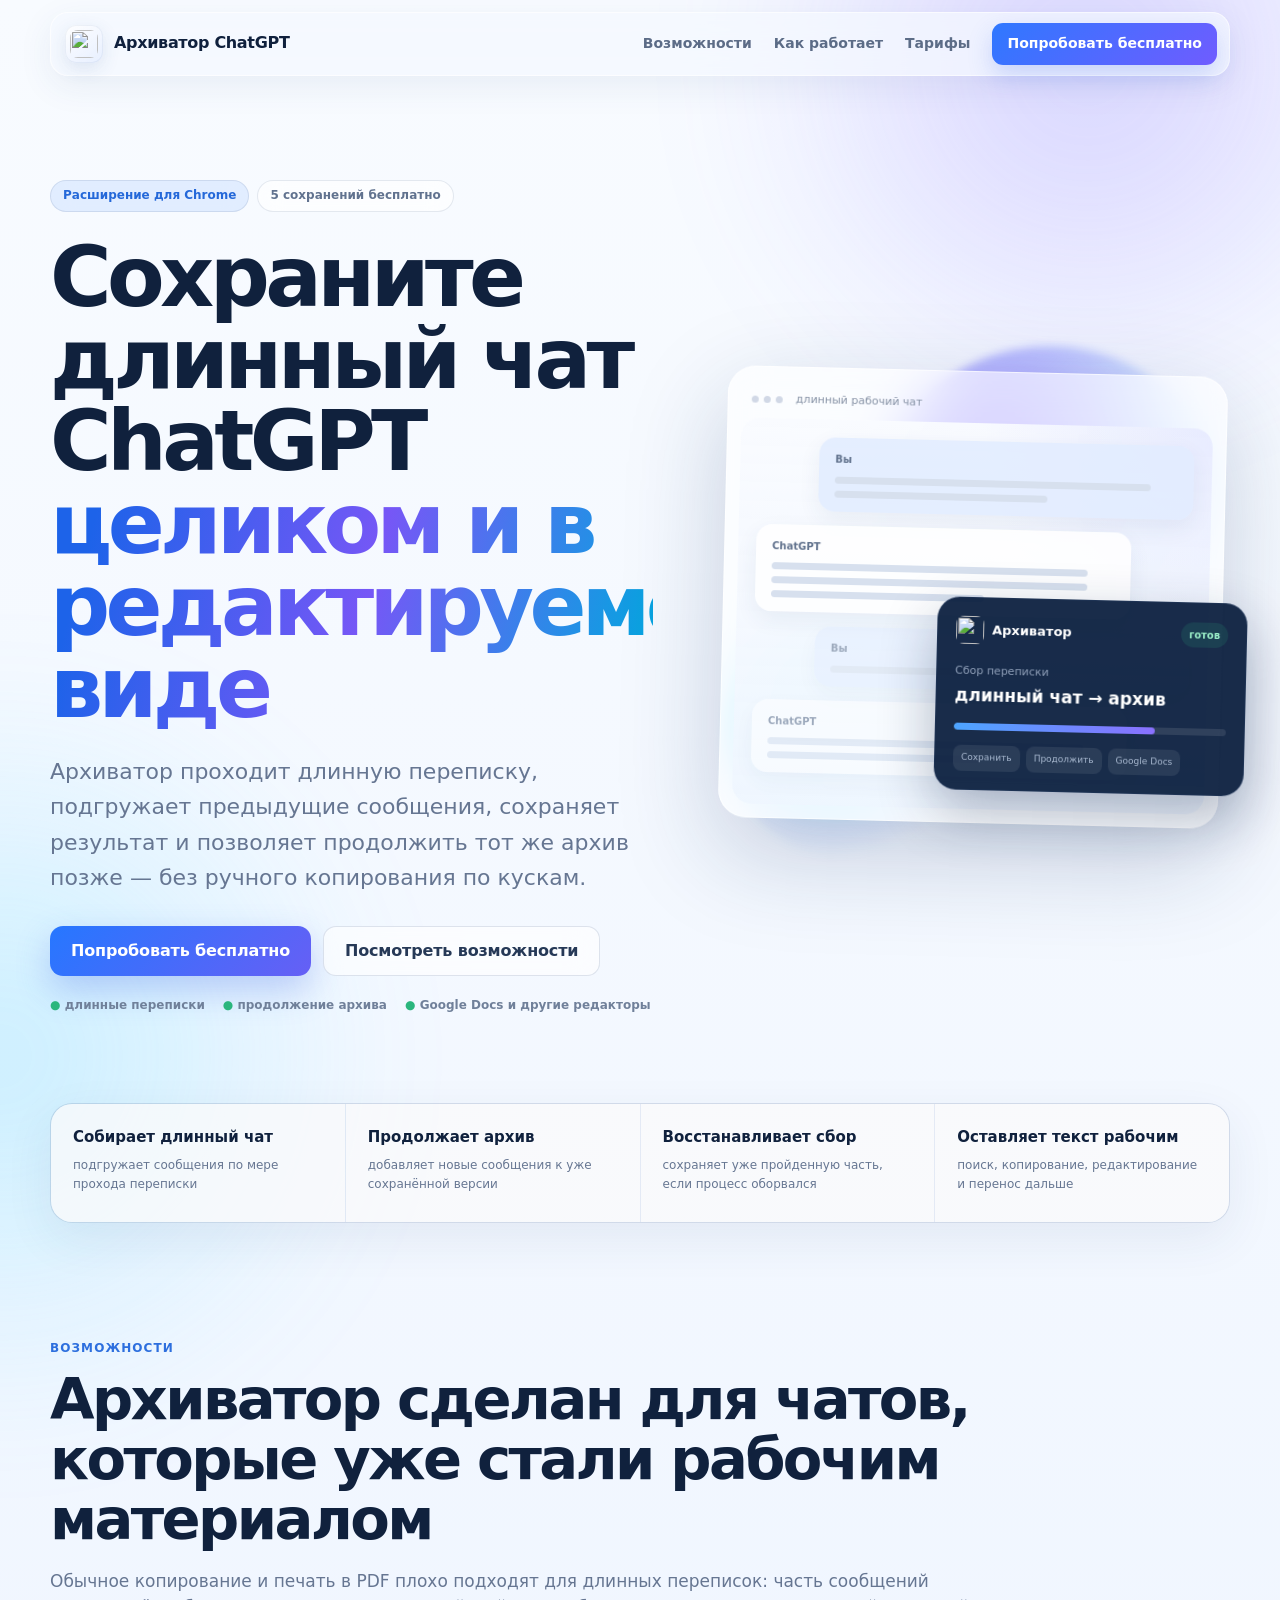
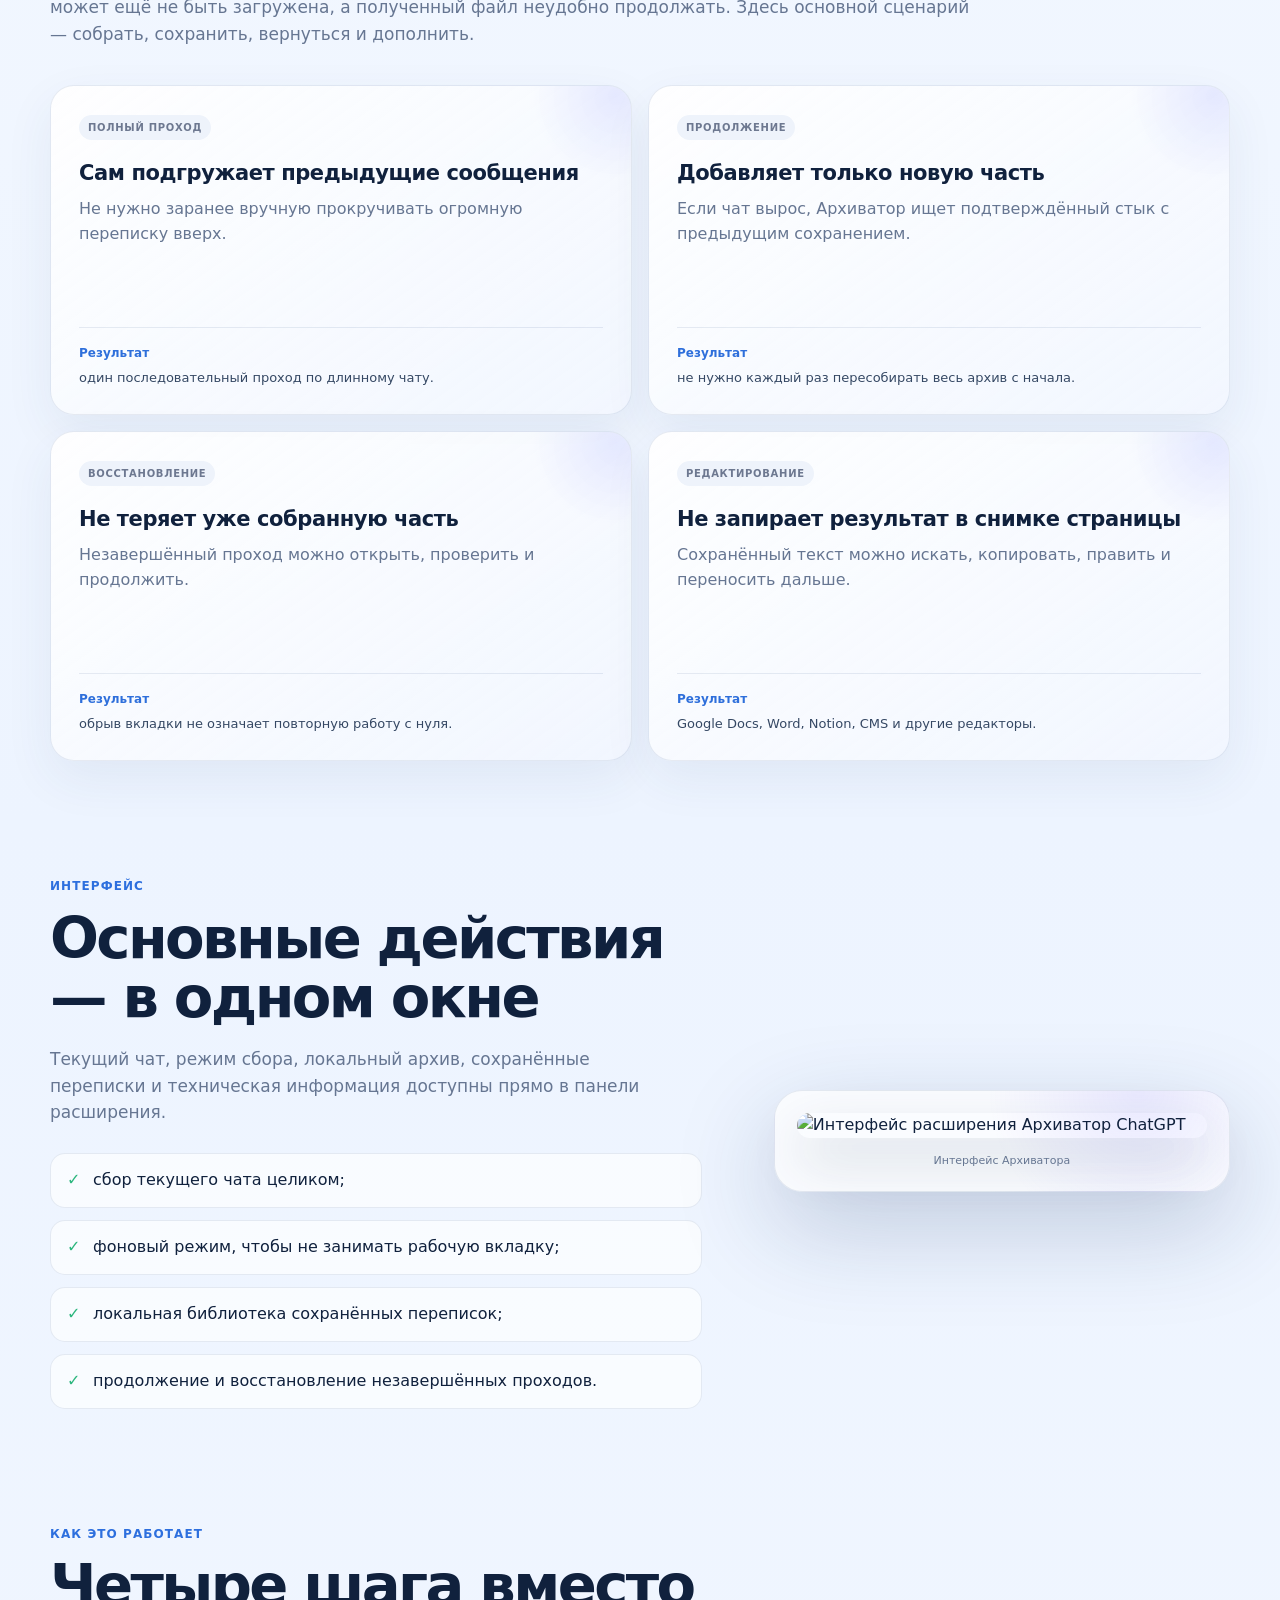
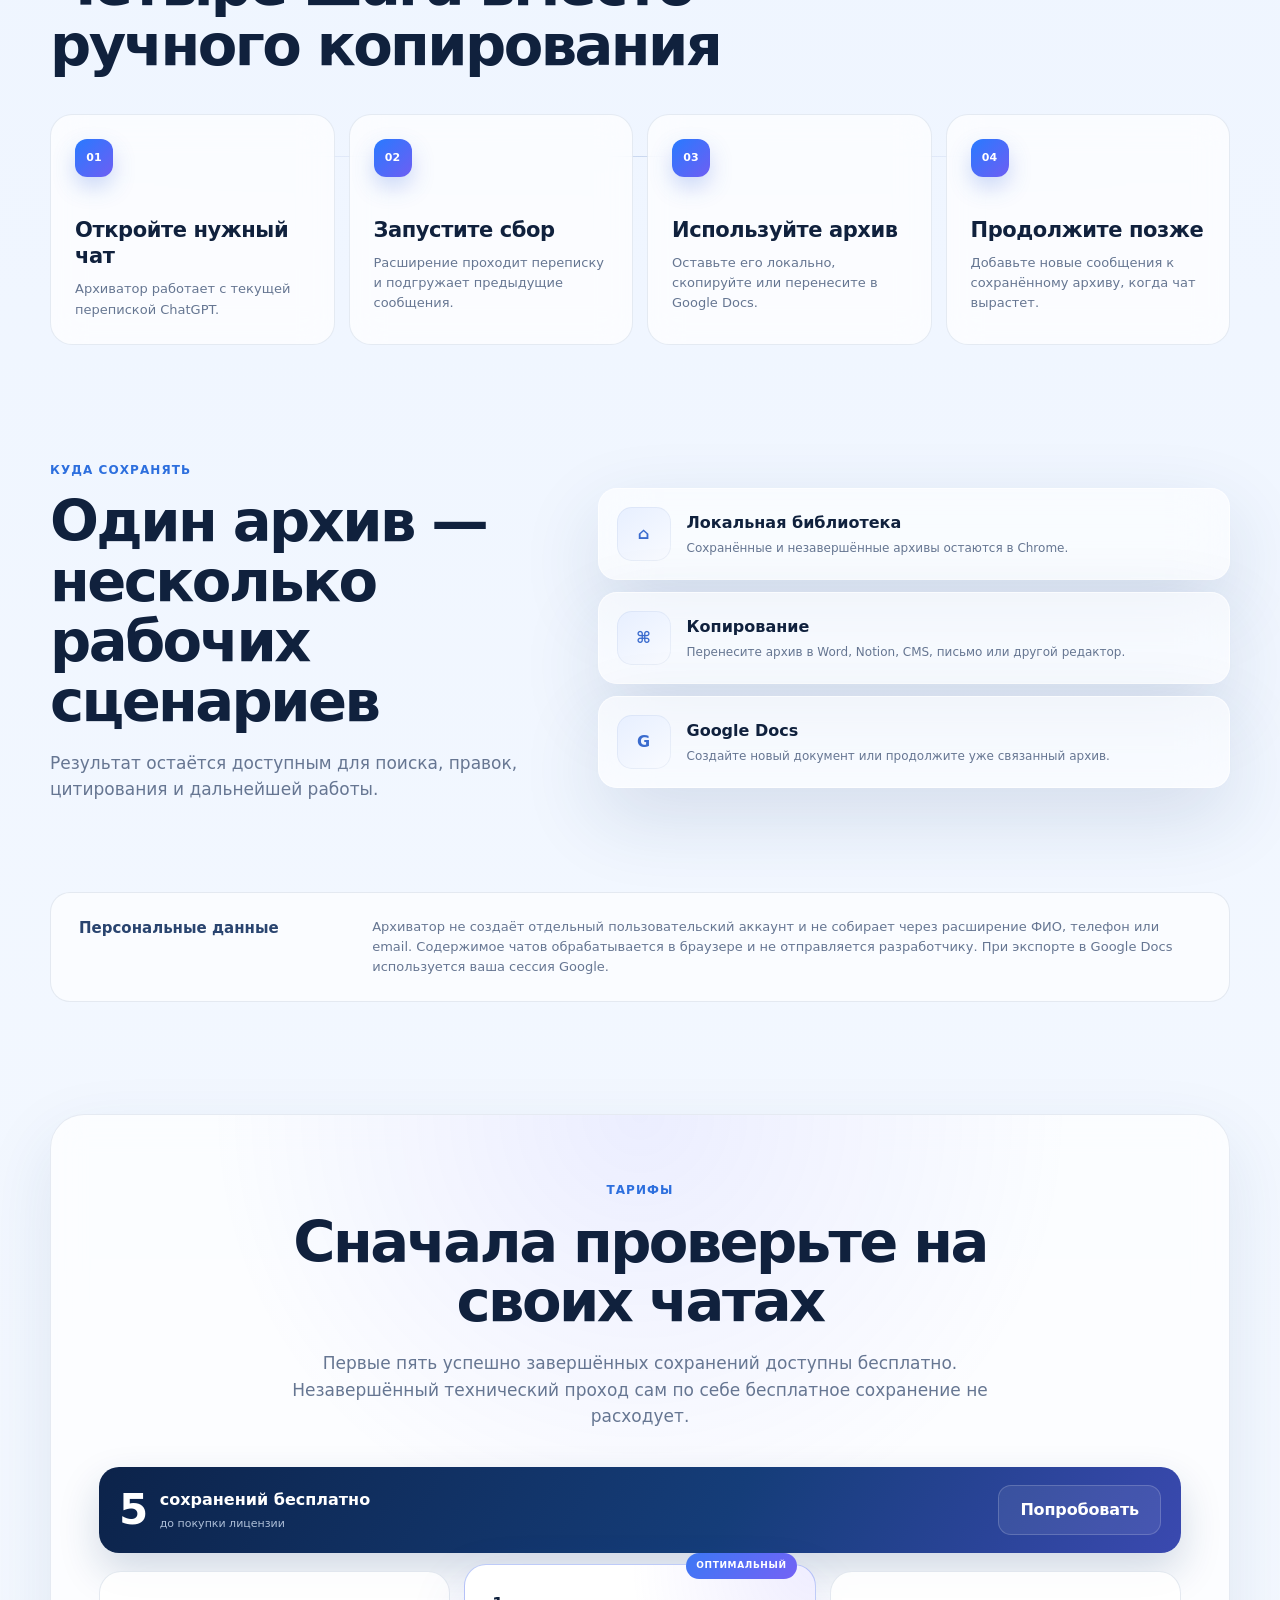
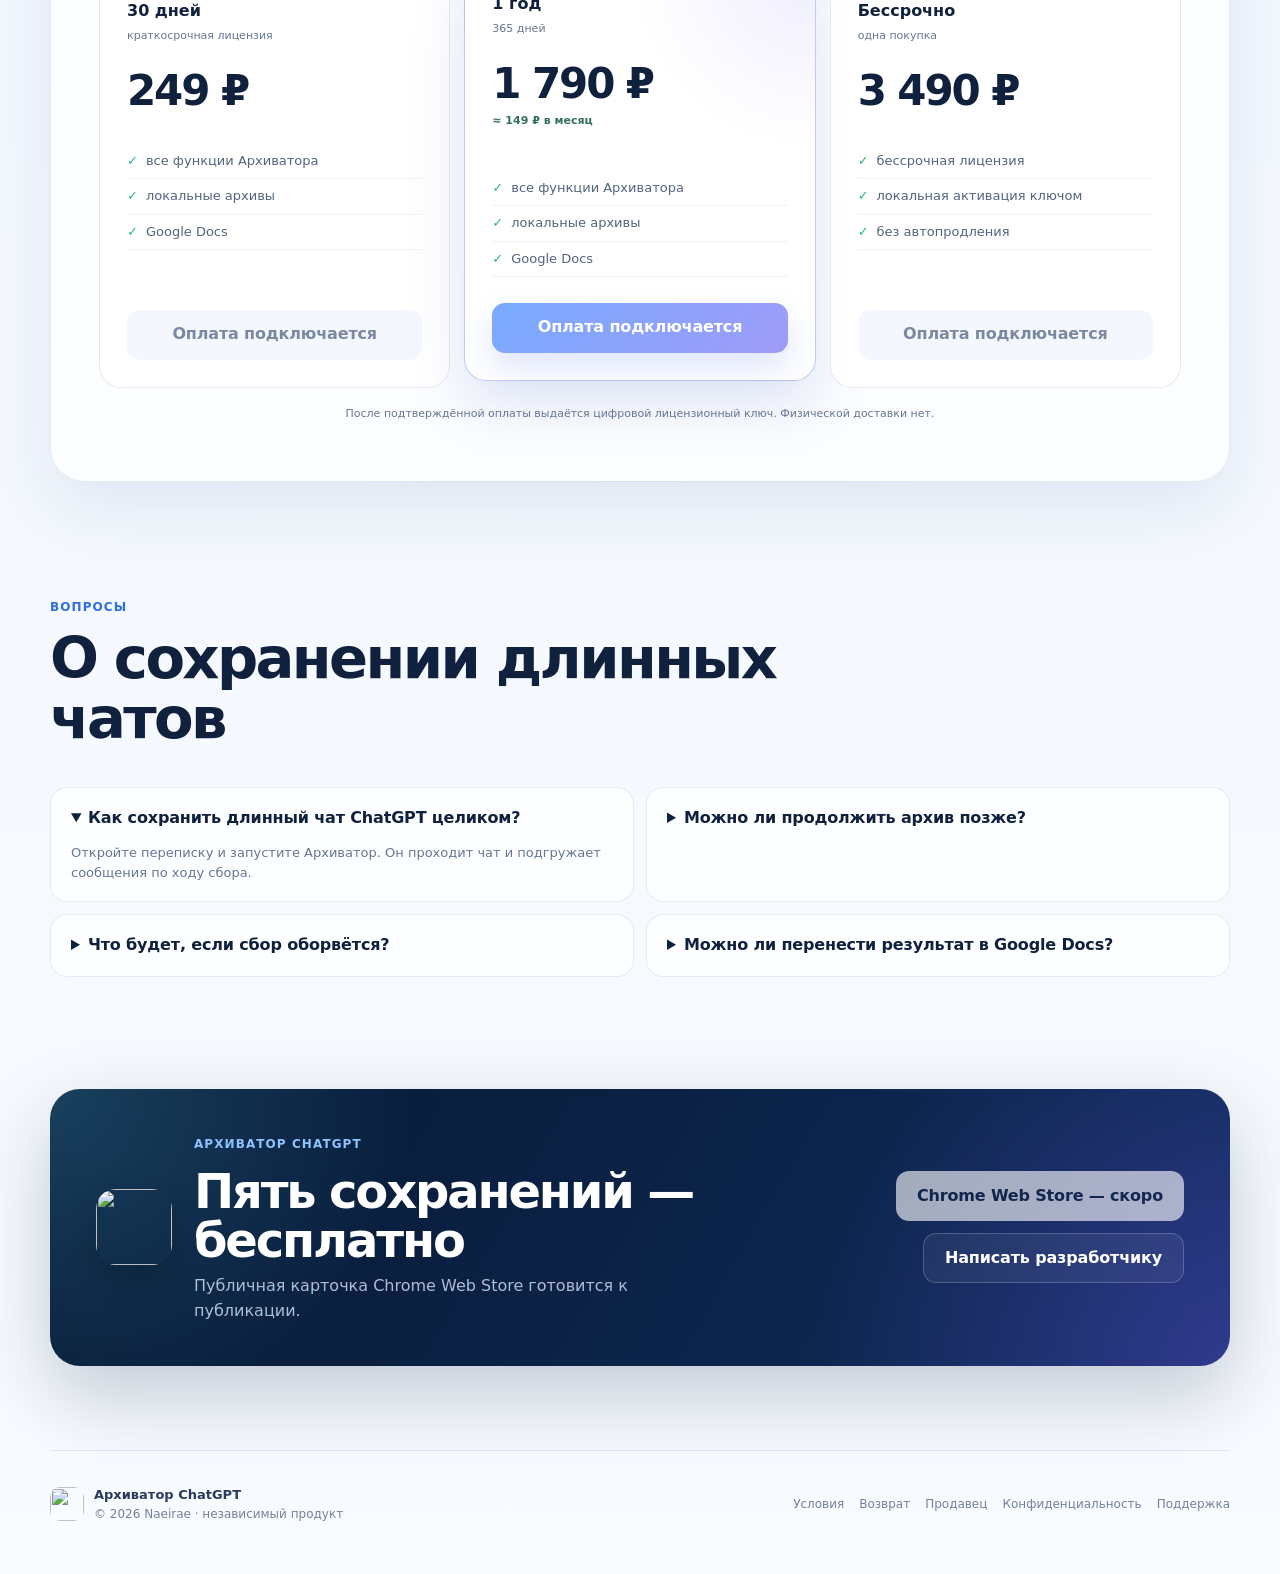
==== commit 85813096: "Refocus landing on product features and add screenshot" ====
--- a/landing/index.html
+++ b/landing/index.html
@@ -3,46 +3,29 @@
 <head>
   <meta charset="utf-8">
   <meta name="viewport" content="width=device-width,initial-scale=1">
-  <title>Сохранить чат ChatGPT целиком — Архиватор для Chrome</title>
-  <meta name="description" content="Архиватор ChatGPT помогает сохранить длинный чат целиком: собирает переписку, продолжает архив, восстанавливает оборванный сбор и переносит текст в Google Docs. 5 сохранений бесплатно.">
+  <title>Архиватор ChatGPT — сохранить длинный чат целиком</title>
+  <meta name="description" content="Расширение Chrome для длинных чатов ChatGPT: полный проход переписки, продолжение архива, восстановление после обрыва, Google Docs и редактируемый текст. 5 сохранений бесплатно.">
   <meta name="theme-color" content="#071a36">
   <meta property="og:title" content="Архиватор ChatGPT — длинные чаты в редактируемом виде">
-  <meta property="og:description" content="Не скриншот и не одноразовый PDF: локальный архив, продолжение переписки и перенос в Google Docs.">
+  <meta property="og:description" content="Собирает длинную переписку, продолжает сохранённый архив и переносит результат в Google Docs.">
   <meta property="og:type" content="website">
   <meta property="og:url" content="https://naeirae.github.io/ChatGPT-Conversation-Archiver-production/">
-  <link rel="icon" type="image/png" sizes="16x16" href="https://raw.githubusercontent.com/Naeirae/ChatGPT-Conversation-Archiver-production/production-v0.4.0-build/icons/icon-16.png">
   <link rel="icon" type="image/png" sizes="32x32" href="https://raw.githubusercontent.com/Naeirae/ChatGPT-Conversation-Archiver-production/production-v0.4.0-build/icons/icon-32.png">
   <link rel="apple-touch-icon" href="https://raw.githubusercontent.com/Naeirae/ChatGPT-Conversation-Archiver-production/production-v0.4.0-build/icons/icon-128.png">
   <link rel="stylesheet" href="styles.css">
-  <script type="application/ld+json">
-  {
-    "@context":"https://schema.org",
-    "@type":"SoftwareApplication",
-    "name":"Архиватор ChatGPT",
-    "applicationCategory":"BrowserApplication",
-    "operatingSystem":"Chrome",
-    "description":"Расширение Chrome для сохранения длинных чатов ChatGPT в редактируемом виде и переноса в Google Docs.",
-    "offers":[
-      {"@type":"Offer","price":"249","priceCurrency":"RUB","name":"30 дней"},
-      {"@type":"Offer","price":"1790","priceCurrency":"RUB","name":"1 год"},
-      {"@type":"Offer","price":"3490","priceCurrency":"RUB","name":"Бессрочно"}
-    ]
-  }
-  </script>
 </head>
 <body>
   <div class="page-glow page-glow-one" aria-hidden="true"></div>
   <div class="page-glow page-glow-two" aria-hidden="true"></div>
 
   <header class="site-header">
-    <a class="brand" href="#top" aria-label="Архиватор ChatGPT">
+    <a class="brand" href="#top">
       <span class="brand-icon"><img src="https://raw.githubusercontent.com/Naeirae/ChatGPT-Conversation-Archiver-production/production-v0.4.0-build/icons/icon-64.png" alt=""></span>
       <span>Архиватор ChatGPT</span>
     </a>
-    <nav class="nav" aria-label="Основная навигация">
-      <a href="#difference">Отличия</a>
+    <nav class="nav">
+      <a href="#features">Возможности</a>
       <a href="#how">Как работает</a>
-      <a href="#privacy">Приватность</a>
       <a href="#price">Тарифы</a>
       <a class="nav-cta" href="#install">Попробовать бесплатно</a>
     </nav>
@@ -56,15 +39,15 @@
           <span class="pill">5 сохранений бесплатно</span>
         </div>
         <h1>Сохраните длинный чат ChatGPT <span>целиком и в редактируемом виде</span></h1>
-        <p class="hero-lead">Не фотография страницы и не одноразовая выгрузка. Архиватор проходит длинную переписку, сохраняет результат локально, умеет продолжать уже созданный архив и переносить текст в Google Docs.</p>
+        <p class="hero-lead">Архиватор проходит длинную переписку, подгружает предыдущие сообщения, сохраняет результат и позволяет продолжить тот же архив позже — без ручного копирования по кускам.</p>
         <div class="hero-actions">
           <a class="button primary" href="#install">Попробовать бесплатно</a>
-          <a class="button ghost" href="#difference">Чем отличается</a>
+          <a class="button ghost" href="#features">Посмотреть возможности</a>
         </div>
         <div class="trust-row">
-          <span>● без аккаунта Архиватора</span>
-          <span>● чаты не уходят на наш сервер</span>
-          <span>● Google Docs и copy-anywhere</span>
+          <span>● длинные переписки</span>
+          <span>● продолжение архива</span>
+          <span>● Google Docs и другие редакторы</span>
         </div>
       </div>
 
@@ -72,10 +55,7 @@
         <div class="orb orb-one"></div>
         <div class="orb orb-two"></div>
         <div class="browser-frame glass">
-          <div class="browser-bar">
-            <div class="dots"><i></i><i></i><i></i></div>
-            <span>chatgpt.com / длинный рабочий чат</span>
-          </div>
+          <div class="browser-bar"><div class="dots"><i></i><i></i><i></i></div><span>длинный рабочий чат</span></div>
           <div class="conversation-lines">
             <div class="line user-line"><b>Вы</b><span></span><span></span></div>
             <div class="line ai-line"><b>ChatGPT</b><span></span><span></span><span></span></div>
@@ -83,109 +63,105 @@
             <div class="line ai-line faded"><b>ChatGPT</b><span></span><span></span></div>
           </div>
           <div class="archiver-card">
-            <div class="archiver-head">
-              <div><img src="https://raw.githubusercontent.com/Naeirae/ChatGPT-Conversation-Archiver-production/production-v0.4.0-build/icons/icon-32.png" alt=""><strong>Архиватор</strong></div>
-              <span class="status-dot">готов</span>
-            </div>
-            <div class="progress-copy">
-              <span>Собираем переписку</span>
-              <strong>длинный чат → архив</strong>
-            </div>
+            <div class="archiver-head"><div><img src="https://raw.githubusercontent.com/Naeirae/ChatGPT-Conversation-Archiver-production/production-v0.4.0-build/icons/icon-32.png" alt=""><strong>Архиватор</strong></div><span class="status-dot">готов</span></div>
+            <div class="progress-copy"><span>Сбор переписки</span><strong>длинный чат → архив</strong></div>
             <div class="progress"><span></span></div>
-            <div class="mini-actions">
-              <span>Локально</span><span>Продолжить</span><span>Google Docs</span>
-            </div>
+            <div class="mini-actions"><span>Сохранить</span><span>Продолжить</span><span>Google Docs</span></div>
           </div>
         </div>
-        <div class="floating-note note-one glass"><strong>Не потерять середину</strong><span>проход с подгрузкой сообщений</span></div>
-        <div class="floating-note note-two glass"><strong>Не начинать заново</strong><span>восстановление и продолжение</span></div>
-      </div>
-    </section>
-
-    <section class="signal-strip" aria-label="Ключевые преимущества">
-      <div><strong>Длинные чаты</strong><span>не только то, что сейчас видно на экране</span></div>
-      <div><strong>Редактируемый текст</strong><span>поиск, копирование, правки и повторное использование</span></div>
-      <div><strong>Продолжение архива</strong><span>добавляйте новые сообщения к уже сохранённому</span></div>
-      <div><strong>Private-first</strong><span>содержимое переписки остаётся в браузере</span></div>
-    </section>
-
-    <section id="difference" class="section market-section">
+      </div>
+    </section>
+
+    <section class="signal-strip" aria-label="Ключевые возможности">
+      <div><strong>Собирает длинный чат</strong><span>подгружает сообщения по мере прохода переписки</span></div>
+      <div><strong>Продолжает архив</strong><span>добавляет новые сообщения к уже сохранённой версии</span></div>
+      <div><strong>Восстанавливает сбор</strong><span>сохраняет уже пройденную часть, если процесс оборвался</span></div>
+      <div><strong>Оставляет текст рабочим</strong><span>поиск, копирование, редактирование и перенос дальше</span></div>
+    </section>
+
+    <section id="features" class="section market-section">
       <div class="section-head wide">
-        <span class="eyebrow">Почему появился Архиватор</span>
-        <h2>Проблема не в том, чтобы нажать «Export». Проблема — получить пригодный архив длинного рабочего чата.</h2>
-        <p>Пользователи жалуются на огромные общие JSON-выгрузки, неполное копирование длинных веток и экспорт только уже загруженной части разговора. У некоторых расширений прямо в инструкции приходится сначала вручную прокручивать чат вверх, чтобы старые сообщения вообще попали в экспорт. Архиватор строится вокруг другой задачи: пройти длинную переписку, сохранить состояние прохода и потом продолжить архив, а не просто скачать текущую страницу.</p>
+        <span class="eyebrow">Возможности</span>
+        <h2>Архиватор сделан для чатов, которые уже стали рабочим материалом</h2>
+        <p>Обычное копирование и печать в PDF плохо подходят для длинных переписок: часть сообщений может ещё не быть загружена, а полученный файл неудобно продолжать. Здесь основной сценарий — собрать, сохранить, вернуться и дополнить.</p>
       </div>
 
       <div class="compare-grid">
         <article class="pain-card">
-          <span class="card-label">Типичная боль</span>
-          <h3>«Экспорт есть, но в нём не весь длинный чат»</h3>
-          <p>Виртуализированные страницы подгружают сообщения частями. Ручное копирование и некоторые экспортеры видят только уже загруженный DOM.</p>
-          <div class="answer"><b>У Архиватора</b><span>отдельный проход по переписке с подгрузкой сообщений и зафиксированной границей конца.</span></div>
-        </article>
-        <article class="pain-card">
-          <span class="card-label">Типичная боль</span>
-          <h3>«Получил PDF — а дальше с ним ничего не сделать»</h3>
-          <p>PDF удобен как снимок, но рабочий материал обычно нужно искать, редактировать, цитировать и переносить дальше.</p>
-          <div class="answer"><b>У Архиватора</b><span>редактируемый текст, локальная библиотека, буфер обмена и Google Docs.</span></div>
-        </article>
-        <article class="pain-card">
-          <span class="card-label">Типичная боль</span>
-          <h3>«Чат вырос — приходится экспортировать всё заново»</h3>
-          <p>Обычная выгрузка не знает, где закончилась предыдущая версия архива.</p>
-          <div class="answer"><b>У Архиватора</b><span>подтверждённый стык и продолжение только новыми сообщениями.</span></div>
-        </article>
-        <article class="pain-card">
-          <span class="card-label">Типичная боль</span>
-          <h3>«Проход оборвался — результат пропал»</h3>
-          <p>На длинной переписке один сбой особенно дорог: повторный сбор может занять заметное время.</p>
-          <div class="answer"><b>У Архиватора</b><span>checkpoint незавершённого прохода: открыть, проверить, продолжить или удалить.</span></div>
-        </article>
-      </div>
-      <p class="research-note">Архиватор не обещает магическую «100% выгрузку любого объёма»: предельный масштаб отдельно проходит live-тесты. Его отличие — сама архитектура длинного прохода, восстановления и продолжения.</p>
+          <span class="card-label">Полный проход</span>
+          <h3>Сам подгружает предыдущие сообщения</h3>
+          <p>Не нужно заранее вручную прокручивать огромную переписку вверх.</p>
+          <div class="answer"><b>Результат</b><span>один последовательный проход по длинному чату.</span></div>
+        </article>
+        <article class="pain-card">
+          <span class="card-label">Продолжение</span>
+          <h3>Добавляет только новую часть</h3>
+          <p>Если чат вырос, Архиватор ищет подтверждённый стык с предыдущим сохранением.</p>
+          <div class="answer"><b>Результат</b><span>не нужно каждый раз пересобирать весь архив с начала.</span></div>
+        </article>
+        <article class="pain-card">
+          <span class="card-label">Восстановление</span>
+          <h3>Не теряет уже собранную часть</h3>
+          <p>Незавершённый проход можно открыть, проверить и продолжить.</p>
+          <div class="answer"><b>Результат</b><span>обрыв вкладки не означает повторную работу с нуля.</span></div>
+        </article>
+        <article class="pain-card">
+          <span class="card-label">Редактирование</span>
+          <h3>Не запирает результат в снимке страницы</h3>
+          <p>Сохранённый текст можно искать, копировать, править и переносить дальше.</p>
+          <div class="answer"><b>Результат</b><span>Google Docs, Word, Notion, CMS и другие редакторы.</span></div>
+        </article>
+      </div>
+    </section>
+
+    <section class="section product-shot-section">
+      <div class="product-shot-copy">
+        <span class="eyebrow">Интерфейс</span>
+        <h2>Основные действия — в одном окне</h2>
+        <p>Текущий чат, режим сбора, локальный архив, сохранённые переписки и техническая информация доступны прямо в панели расширения.</p>
+        <ul class="feature-list">
+          <li>сбор текущего чата целиком;</li>
+          <li>фоновый режим, чтобы не занимать рабочую вкладку;</li>
+          <li>локальная библиотека сохранённых переписок;</li>
+          <li>продолжение и восстановление незавершённых проходов.</li>
+        </ul>
+      </div>
+      <figure class="product-shot-card">
+        <img src="assets/archiver-popup.jpg" alt="Интерфейс расширения Архиватор ChatGPT">
+        <figcaption>Интерфейс Архиватора</figcaption>
+      </figure>
     </section>
 
     <section id="how" class="section workflow-section">
       <div class="section-head">
-        <span class="eyebrow">Как сохранить чат ChatGPT целиком</span>
-        <h2>Один рабочий поток вместо ручного копирования по кускам</h2>
+        <span class="eyebrow">Как это работает</span>
+        <h2>Четыре шага вместо ручного копирования</h2>
       </div>
       <div class="workflow">
-        <article><span>01</span><div><h3>Откройте чат</h3><p>Выберите нужную переписку ChatGPT и запустите Архиватор.</p></div></article>
-        <article><span>02</span><div><h3>Запустите сбор</h3><p>Архиватор фиксирует нижнюю границу и проходит чат, подгружая более ранние сообщения.</p></div></article>
-        <article><span>03</span><div><h3>Получите редактируемый архив</h3><p>Просматривайте его локально, копируйте целиком или отправляйте в Google Docs.</p></div></article>
-        <article><span>04</span><div><h3>Вернитесь позже</h3><p>Если чат продолжился, добавьте новые сообщения к существующему архиву вместо полного повторного прохода.</p></div></article>
+        <article><span>01</span><div><h3>Откройте нужный чат</h3><p>Архиватор работает с текущей перепиской ChatGPT.</p></div></article>
+        <article><span>02</span><div><h3>Запустите сбор</h3><p>Расширение проходит переписку и подгружает предыдущие сообщения.</p></div></article>
+        <article><span>03</span><div><h3>Используйте архив</h3><p>Оставьте его локально, скопируйте или перенесите в Google Docs.</p></div></article>
+        <article><span>04</span><div><h3>Продолжите позже</h3><p>Добавьте новые сообщения к сохранённому архиву, когда чат вырастет.</p></div></article>
       </div>
     </section>
 
     <section class="section output-section">
       <div class="output-copy">
-        <span class="eyebrow">Не запираем результат в одном формате</span>
-        <h2>Архив остаётся рабочим текстом</h2>
-        <p>Поиск по тексту, правки, цитирование и перенос в другие инструменты остаются доступными после сохранения.</p>
+        <span class="eyebrow">Куда сохранять</span>
+        <h2>Один архив — несколько рабочих сценариев</h2>
+        <p>Результат остаётся доступным для поиска, правок, цитирования и дальнейшей работы.</p>
       </div>
       <div class="output-stack">
         <article class="glass"><div class="output-icon">⌂</div><div><strong>Локальная библиотека</strong><p>Сохранённые и незавершённые архивы остаются в Chrome.</p></div></article>
-        <article class="glass"><div class="output-icon">⌘</div><div><strong>Копирование куда угодно</strong><p>Word, Notion, CMS, письмо или любой другой редактор.</p></div></article>
-        <article class="glass"><div class="output-icon">G</div><div><strong>Google Docs</strong><p>Новый документ или подтверждённое продолжение уже связанного архива.</p></div></article>
-      </div>
-    </section>
-
-    <section id="privacy" class="section privacy-section">
-      <div class="privacy-panel">
-        <div>
-          <span class="eyebrow light">Private-first</span>
-          <h2>Чат не должен ехать на чужой сервер только ради сохранения</h2>
-          <p>Содержимое переписок обрабатывается в браузере. Готовые архивы и recovery-состояние хранятся локально. Собственного аккаунта Архиватора нет.</p>
-          <p>При переносе в Google Docs используется ваша сессия Google. Лицензионный ключ проверяется локально и не требует профиля пользователя.</p>
-        </div>
-        <div class="data-flow">
-          <div><span>1</span><p><b>ChatGPT</b><small>ваша вкладка браузера</small></p></div>
-          <i></i>
-          <div><span>2</span><p><b>Архиватор</b><small>локальная обработка</small></p></div>
-          <i></i>
-          <div><span>3</span><p><b>Ваш архив</b><small>Chrome / Google Docs</small></p></div>
-        </div>
+        <article class="glass"><div class="output-icon">⌘</div><div><strong>Копирование</strong><p>Перенесите архив в Word, Notion, CMS, письмо или другой редактор.</p></div></article>
+        <article class="glass"><div class="output-icon">G</div><div><strong>Google Docs</strong><p>Создайте новый документ или продолжите уже связанный архив.</p></div></article>
+      </div>
+    </section>
+
+    <section class="section privacy-note-section">
+      <div class="privacy-note">
+        <strong>Персональные данные</strong>
+        <p>Архиватор не создаёт отдельный пользовательский аккаунт и не собирает через расширение ФИО, телефон или email. Содержимое чатов обрабатывается в браузере и не отправляется разработчику. При экспорте в Google Docs используется ваша сессия Google.</p>
       </div>
     </section>
 
@@ -193,36 +169,32 @@
       <div class="pricing-shell">
         <div class="section-head centered">
           <span class="eyebrow">Тарифы</span>
-          <h2>Сначала пять реальных сохранений. Потом решайте, нужен ли Архиватор дальше.</h2>
-          <p>Бесплатные попытки списываются только за успешно завершённые сохранения. Оборванный технический проход сам по себе лимит не расходует.</p>
-        </div>
-
+          <h2>Сначала проверьте на своих чатах</h2>
+          <p>Первые пять успешно завершённых сохранений доступны бесплатно. Незавершённый технический проход сам по себе бесплатное сохранение не расходует.</p>
+        </div>
         <div class="free-banner">
-          <div><span class="free-number">5</span><div><strong>сохранений бесплатно</strong><small>без карты и без аккаунта Архиватора</small></div></div>
-          <a class="button ghost-dark" href="#install">Начать с бесплатных</a>
-        </div>
-
+          <div><span class="free-number">5</span><div><strong>сохранений бесплатно</strong><small>до покупки лицензии</small></div></div>
+          <a class="button ghost-dark" href="#install">Попробовать</a>
+        </div>
         <div class="price-grid">
           <article class="price-card">
-            <div class="plan-top"><span>30 дней</span><small>для разовой задачи</small></div>
+            <div class="plan-top"><span>30 дней</span><small>краткосрочная лицензия</small></div>
             <strong class="price">249 ₽</strong>
-            <ul><li>полный функционал</li><li>локальные архивы</li><li>Google Docs</li></ul>
+            <ul><li>все функции Архиватора</li><li>локальные архивы</li><li>Google Docs</li></ul>
             <span class="button plan-button disabled" aria-disabled="true">Оплата подключается</span>
           </article>
-
           <article class="price-card featured">
             <div class="popular">Оптимальный</div>
-            <div class="plan-top"><span>1 год</span><small>для регулярной работы</small></div>
+            <div class="plan-top"><span>1 год</span><small>365 дней</small></div>
             <strong class="price">1 790 ₽</strong>
-            <div class="saving">≈ 149 ₽/месяц · на 40% дешевле 12 месячных лицензий</div>
-            <ul><li>полный функционал</li><li>локальные архивы</li><li>Google Docs</li></ul>
+            <div class="saving">≈ 149 ₽ в месяц</div>
+            <ul><li>все функции Архиватора</li><li>локальные архивы</li><li>Google Docs</li></ul>
             <span class="button primary disabled" aria-disabled="true">Оплата подключается</span>
           </article>
-
           <article class="price-card">
             <div class="plan-top"><span>Бессрочно</span><small>одна покупка</small></div>
             <strong class="price">3 490 ₽</strong>
-            <ul><li>бессрочная лицензия</li><li>локальная активация</li><li>без автопродления</li></ul>
+            <ul><li>бессрочная лицензия</li><li>локальная активация ключом</li><li>без автопродления</li></ul>
             <span class="button plan-button disabled" aria-disabled="true">Оплата подключается</span>
           </article>
         </div>
@@ -232,53 +204,14 @@
 
     <section class="section faq-section">
       <div class="section-head">
-        <span class="eyebrow">Коротко о главном</span>
-        <h2>Вопросы про экспорт и сохранение ChatGPT</h2>
+        <span class="eyebrow">Вопросы</span>
+        <h2>О сохранении длинных чатов</h2>
       </div>
       <div class="faq-grid">
-        <details open><summary>Как сохранить длинный чат ChatGPT целиком?</summary><p>Откройте нужную переписку и запустите Архиватор. Он проходит чат и подгружает сообщения по ходу сбора, а не ограничивается текущей видимой областью страницы.</p></details>
-        <details><summary>Можно ли перенести ChatGPT в Google Docs?</summary><p>Да. Готовый архив можно перенести в новый Google Doc, а для связанного архива — добавлять подтверждённое продолжение.</p></details>
-        <details><summary>Можно ли просто скопировать результат в Word или Notion?</summary><p>Да. Архив можно копировать через буфер обмена и использовать в любом редакторе, который принимает обычный текст.</p></details>
-        <details><summary>Что произойдёт, если сбор длинного чата оборвётся?</summary><p>Незавершённый проход сохраняется отдельно. Его можно открыть и продолжить; Архиватор не должен заставлять начинать всё с нуля после каждого сбоя.</p></details>
-        <details><summary>Чаты отправляются на сервер разработчика?</summary><p>Нет. Содержимое чата обрабатывается в браузере и хранится локально; собственный сервер для содержимого переписок не используется.</p></details>
-        <details><summary>Это официальный продукт OpenAI?</summary><p>Нет. «Архиватор ChatGPT» — независимое расширение и не аффилирован с OpenAI.</p></details>
-      </div>
-    </section>
-
-    <section id="terms" class="section legal-section">
-      <div class="section-head compact">
-        <span class="eyebrow">Условия предоставления</span>
-        <h2>Что получает покупатель</h2>
-      </div>
-      <div class="legal-grid">
-        <article><h3>Цифровая лицензия</h3><p>Лицензионный ключ для production-версии «Архиватора ChatGPT» на оплаченный срок либо бессрочно — в зависимости от тарифа.</p></article>
-        <article><h3>Начало срока</h3><p>Для срочных тарифов срок начинается с момента выпуска ключа после подтверждения оплаты платёжной системой.</p></article>
-        <article><h3>Выдача ключа</h3><p>После подтверждения платежа ключ показывается на странице успешной оплаты; его нужно вставить в поле активации Архиватора.</p></article>
-        <article><h3>Доставка</h3><p>Физической доставки нет. Результат покупки — цифровой лицензионный ключ.</p></article>
-      </div>
-    </section>
-
-    <section id="refund" class="section legal-section">
-      <div class="legal-copy">
-        <div><span class="eyebrow">Отказ и возврат</span><h2>Если возникла проблема с оплатой или лицензией</h2></div>
-        <div><p>Для обращения по вопросу отказа от покупки, возврата денежных средств или технической ошибки при выдаче лицензии напишите на <a href="mailto:nekurismarieykjuri@gmail.com">nekurismarieykjuri@gmail.com</a>. Укажите дату и сумму платежа, тариф и идентификатор заказа, если он доступен.</p><p>Обращение рассматривается с учётом состояния платежа, выдачи и активации лицензии и требований применимого законодательства. Если платёж подтверждён, но ключ не выдан или технически не активируется, сначала проверяется возможность восстановить выдачу; если это невозможно, решается вопрос о возврате.</p></div>
-      </div>
-    </section>
-
-    <section id="seller" class="section seller-section">
-      <div class="section-head compact">
-        <span class="eyebrow">Продавец и контакты</span>
-        <h2>Реквизиты</h2>
-      </div>
-      <div class="seller-card">
-        <dl>
-          <div><dt>Статус</dt><dd>Физическое лицо — плательщик налога на профессиональный доход (самозанятый)</dd></div>
-          <div><dt>Наименование продукта</dt><dd>Архиватор ChatGPT</dd></div>
-          <div><dt>Разработчик</dt><dd>@naeirae</dd></div>
-          <div><dt>Email</dt><dd><a href="mailto:nekurismarieykjuri@gmail.com">nekurismarieykjuri@gmail.com</a></dd></div>
-          <div><dt>ФИО продавца</dt><dd>Чумакова Анастасия</dd></div>
-          <div><dt>ИНН</dt><dd>972000733667</dd></div>
-        </dl>
+        <details open><summary>Как сохранить длинный чат ChatGPT целиком?</summary><p>Откройте переписку и запустите Архиватор. Он проходит чат и подгружает сообщения по ходу сбора.</p></details>
+        <details><summary>Можно ли продолжить архив позже?</summary><p>Да. Архиватор ищет подтверждённый стык и добавляет новую часть переписки.</p></details>
+        <details><summary>Что будет, если сбор оборвётся?</summary><p>Уже собранная часть сохраняется как незавершённый проход, который можно продолжить.</p></details>
+        <details><summary>Можно ли перенести результат в Google Docs?</summary><p>Да. Готовый архив можно перенести в новый документ или использовать для продолжения уже связанного документа.</p></details>
       </div>
     </section>
 
@@ -287,13 +220,13 @@
         <img src="https://raw.githubusercontent.com/Naeirae/ChatGPT-Conversation-Archiver-production/production-v0.4.0-build/icons/icon-128.png" alt="">
         <div>
           <span class="eyebrow light">Архиватор ChatGPT</span>
-          <h2>Проверьте сначала на своём длинном чате</h2>
-          <p>Первые пять успешно завершённых сохранений — бесплатно.</p>
+          <h2>Пять сохранений — бесплатно</h2>
+          <p>Публичная карточка Chrome Web Store готовится к публикации.</p>
         </div>
       </div>
       <div class="install-actions">
         <span class="button white disabled" aria-disabled="true">Chrome Web Store — скоро</span>
-        <a class="button outline-light" href="mailto:nekurismarieykjuri@gmail.com">Написать разработчику</a>
+        <a class="button outline-light" href="mailto:naeirae@yandex.ru">Написать разработчику</a>
       </div>
     </section>
   </main>
@@ -301,11 +234,11 @@
   <footer class="footer">
     <div class="footer-brand"><img src="https://raw.githubusercontent.com/Naeirae/ChatGPT-Conversation-Archiver-production/production-v0.4.0-build/icons/icon-32.png" alt=""><div><strong>Архиватор ChatGPT</strong><span>© 2026 Naeirae · независимый продукт</span></div></div>
     <div class="footer-links">
-      <a href="https://github.com/Naeirae/ChatGPT-Conversation-Archiver-production/blob/production-v0.4.0-build/LICENSE">Лицензия</a>
-      <a href="https://github.com/Naeirae/ChatGPT-Conversation-Archiver-production/blob/production-v0.4.0-build/LEGAL_NOTICE.md">Правообладатель</a>
-      <a href="#terms">Условия</a>
-      <a href="#refund">Возврат</a>
-      <a href="#seller">Реквизиты</a>
+      <a href="legal.html#terms">Условия</a>
+      <a href="legal.html#refund">Возврат</a>
+      <a href="legal.html#seller">Продавец</a>
+      <a href="privacy.html">Конфиденциальность</a>
+      <a href="mailto:naeirae@yandex.ru">Поддержка</a>
     </div>
   </footer>
 </body>
--- a/landing/styles.css
+++ b/landing/styles.css
@@ -1,253 +1,843 @@
 :root {
-  --bg: #f4f8ff;
-  --panel: #ffffff;
-  --text: #12233f;
-  --muted: #60708a;
-  --line: #dbe5f1;
-  --accent: #1769e0;
-  --accent-dark: #0f55ba;
-  --soft: #eaf2ff;
-  --shadow: 0 24px 60px rgba(37, 74, 128, .12);
+  --bg: #eef4ff;
+  --bg-deep: #06162f;
+  --ink: #10213d;
+  --muted: #667692;
+  --line: rgba(71, 100, 145, .16);
+  --panel: rgba(255, 255, 255, .72);
+  --panel-solid: #ffffff;
+  --accent: #2f78ff;
+  --accent-2: #6f5cff;
+  --cyan: #56d8ff;
+  --green: #2bb67d;
+  --shadow: 0 28px 80px rgba(30, 63, 112, .14);
+  --shadow-strong: 0 34px 100px rgba(22, 50, 102, .22);
 }
 
 * { box-sizing: border-box; }
 html { scroll-behavior: smooth; }
 body {
   margin: 0;
-  font-family: "Segoe UI", Arial, sans-serif;
-  color: var(--text);
+  min-width: 320px;
+  color: var(--ink);
+  font-family: Inter, ui-sans-serif, system-ui, -apple-system, BlinkMacSystemFont, "Segoe UI", sans-serif;
+  line-height: 1.55;
   background:
-    radial-gradient(circle at 90% 0%, rgba(23, 105, 224, .10), transparent 30rem),
-    var(--bg);
-  line-height: 1.55;
+    linear-gradient(180deg, #f8fbff 0%, #edf4ff 38%, #f8fbff 100%);
+  overflow-x: hidden;
 }
 a { color: inherit; }
+img { display: block; max-width: 100%; }
+h1, h2, h3, p { margin-top: 0; }
+h1 {
+  margin-bottom: 24px;
+  font-size: clamp(48px, 6.7vw, 84px);
+  line-height: .98;
+  letter-spacing: -.055em;
+}
+h1 span {
+  display: block;
+  color: transparent;
+  background: linear-gradient(105deg, #1d63e9 8%, #7657f6 52%, #00a8df 98%);
+  -webkit-background-clip: text;
+  background-clip: text;
+}
+h2 {
+  margin-bottom: 18px;
+  font-size: clamp(34px, 4.5vw, 58px);
+  line-height: 1.04;
+  letter-spacing: -.045em;
+}
+h3 {
+  margin-bottom: 10px;
+  font-size: 21px;
+  line-height: 1.25;
+  letter-spacing: -.02em;
+}
+
+.page-glow {
+  position: fixed;
+  z-index: -1;
+  width: 48rem;
+  height: 48rem;
+  border-radius: 50%;
+  filter: blur(70px);
+  opacity: .28;
+  pointer-events: none;
+}
+.page-glow-one {
+  top: -20rem;
+  right: -12rem;
+  background: radial-gradient(circle, #7d69ff 0%, rgba(125,105,255,0) 68%);
+}
+.page-glow-two {
+  top: 42rem;
+  left: -24rem;
+  background: radial-gradient(circle, #54d6ff 0%, rgba(84,214,255,0) 70%);
+}
+
 .site-header {
   position: sticky;
-  top: 0;
-  z-index: 20;
+  top: 12px;
+  z-index: 40;
+  width: min(1180px, calc(100% - 32px));
+  margin: 12px auto 0;
+  padding: 10px 12px 10px 14px;
   display: flex;
   align-items: center;
   justify-content: space-between;
   gap: 24px;
-  max-width: 1180px;
-  margin: 0 auto;
-  padding: 18px 24px;
-  background: rgba(244, 248, 255, .88);
-  backdrop-filter: blur(16px);
+  border: 1px solid rgba(255,255,255,.62);
+  border-radius: 18px;
+  background: rgba(244, 248, 255, .72);
+  box-shadow: 0 10px 34px rgba(38, 72, 125, .08);
+  backdrop-filter: blur(22px) saturate(1.2);
 }
 .brand {
   display: inline-flex;
   align-items: center;
-  gap: 10px;
+  gap: 11px;
+  text-decoration: none;
+  font-weight: 800;
+  letter-spacing: -.02em;
+}
+.brand-icon {
+  display: grid;
+  place-items: center;
+  width: 38px;
+  height: 38px;
+  padding: 4px;
+  border-radius: 11px;
+  background: linear-gradient(145deg, rgba(255,255,255,.95), rgba(227,236,255,.8));
+  box-shadow: inset 0 0 0 1px rgba(68,102,158,.08), 0 6px 18px rgba(42,83,146,.12);
+}
+.brand-icon img { width: 28px; height: 28px; border-radius: 8px; }
+.nav { display: flex; align-items: center; gap: 22px; font-size: 14px; }
+.nav a { color: #5c6c87; text-decoration: none; font-weight: 650; }
+.nav a:hover { color: #142747; }
+.nav .nav-cta {
+  padding: 10px 15px;
+  color: #fff;
+  border-radius: 11px;
+  background: linear-gradient(135deg, var(--accent), var(--accent-2));
+  box-shadow: 0 10px 24px rgba(57,104,233,.22);
+}
+
+main { width: min(1180px, calc(100% - 48px)); margin: 0 auto; padding-bottom: 84px; }
+
+.hero {
+  position: relative;
+  min-height: 760px;
+  padding: 104px 0 88px;
+  display: grid;
+  grid-template-columns: minmax(0, 1.08fr) minmax(420px, .92fr);
+  align-items: center;
+  gap: 64px;
+}
+.hero-copy { position: relative; z-index: 2; }
+.hero-badges { display: flex; flex-wrap: wrap; gap: 8px; margin-bottom: 24px; }
+.pill {
+  display: inline-flex;
+  align-items: center;
+  min-height: 32px;
+  padding: 0 12px;
+  border: 1px solid rgba(72,99,142,.14);
+  border-radius: 999px;
+  background: rgba(255,255,255,.66);
+  color: #61728f;
+  font-size: 12px;
   font-weight: 750;
+  backdrop-filter: blur(12px);
+}
+.pill-blue { color: #2468d9; background: rgba(219,233,255,.76); }
+.hero-lead {
+  max-width: 720px;
+  margin-bottom: 0;
+  color: var(--muted);
+  font-size: clamp(18px, 2vw, 22px);
+  line-height: 1.62;
+}
+.hero-actions, .install-actions {
+  display: flex;
+  align-items: center;
+  flex-wrap: wrap;
+  gap: 12px;
+  margin: 30px 0 20px;
+}
+.button {
+  min-height: 50px;
+  padding: 0 21px;
+  display: inline-flex;
+  align-items: center;
+  justify-content: center;
+  border-radius: 13px;
   text-decoration: none;
-}
-.brand img { width: 34px; height: 34px; border-radius: 9px; }
-.nav { display: flex; gap: 24px; align-items: center; font-size: 14px; }
-.nav a { text-decoration: none; color: var(--muted); }
-.nav a:hover { color: var(--text); }
-.nav .nav-cta { color: white; background: var(--accent); padding: 9px 14px; border-radius: 10px; }
-
-main { max-width: 1180px; margin: 0 auto; padding: 0 24px 80px; }
-.hero {
-  min-height: 680px;
-  display: grid;
-  grid-template-columns: minmax(0, 1.2fr) minmax(360px, .8fr);
-  gap: 70px;
-  align-items: center;
-  padding: 72px 0 90px;
-}
+  font-weight: 800;
+  letter-spacing: -.01em;
+  transition: transform .18s ease, box-shadow .18s ease, background .18s ease;
+}
+.button:hover:not(.disabled) { transform: translateY(-1px); }
+.button.primary {
+  color: #fff;
+  background: linear-gradient(135deg, #2677ff 0%, #665ff5 100%);
+  box-shadow: 0 14px 34px rgba(57, 98, 229, .28);
+}
+.button.primary:hover:not(.disabled) { box-shadow: 0 18px 38px rgba(57, 98, 229, .34); }
+.button.ghost {
+  color: #263957;
+  border: 1px solid rgba(63,91,135,.16);
+  background: rgba(255,255,255,.62);
+  backdrop-filter: blur(14px);
+}
+.button.disabled { cursor: default; opacity: .62; }
+.trust-row {
+  display: flex;
+  flex-wrap: wrap;
+  gap: 11px 18px;
+  color: #70809a;
+  font-size: 12px;
+  font-weight: 650;
+}
+.trust-row span::first-letter { color: var(--green); }
+
+.hero-visual { position: relative; min-height: 570px; display: grid; place-items: center; }
+.glass {
+  border: 1px solid rgba(255,255,255,.64);
+  background: rgba(255,255,255,.58);
+  box-shadow: var(--shadow);
+  backdrop-filter: blur(24px) saturate(1.18);
+}
+.browser-frame {
+  position: relative;
+  z-index: 3;
+  width: min(100%, 500px);
+  padding: 13px;
+  border-radius: 28px;
+  box-shadow: var(--shadow-strong);
+  transform: rotate(1.4deg);
+}
+.browser-bar {
+  height: 38px;
+  padding: 0 10px;
+  display: flex;
+  align-items: center;
+  gap: 13px;
+  color: #8490a4;
+  font-size: 11px;
+}
+.dots { display: flex; gap: 5px; }
+.dots i { width: 7px; height: 7px; border-radius: 50%; background: #d1d8e6; }
+.conversation-lines {
+  min-height: 350px;
+  padding: 18px;
+  border-radius: 19px;
+  background:
+    radial-gradient(circle at 100% 0%, rgba(90,106,255,.11), transparent 38%),
+    linear-gradient(180deg, rgba(249,251,255,.96), rgba(238,245,255,.88));
+  overflow: hidden;
+}
+.line {
+  width: 86%;
+  margin-bottom: 14px;
+  padding: 14px 16px;
+  border-radius: 16px;
+  background: rgba(255,255,255,.86);
+  box-shadow: 0 8px 22px rgba(41,74,120,.07);
+}
+.line.user-line { margin-left: auto; background: rgba(226,236,255,.88); }
+.line b { display: block; margin-bottom: 9px; color: #60718c; font-size: 10px; }
+.line span { display: block; width: 92%; height: 7px; margin-top: 7px; border-radius: 999px; background: #d7e0ee; }
+.line span:last-child { width: 62%; }
+.line.faded { opacity: .58; }
+.archiver-card {
+  position: absolute;
+  z-index: 4;
+  right: -26px;
+  bottom: 32px;
+  width: 310px;
+  padding: 18px;
+  border: 1px solid rgba(69,101,157,.12);
+  border-radius: 22px;
+  background: rgba(8, 29, 61, .93);
+  color: #fff;
+  box-shadow: 0 22px 55px rgba(11,31,68,.32);
+}
+.archiver-head, .archiver-head > div, .mini-actions {
+  display: flex;
+  align-items: center;
+}
+.archiver-head { justify-content: space-between; gap: 12px; }
+.archiver-head > div { gap: 8px; }
+.archiver-head img { width: 28px; height: 28px; border-radius: 8px; }
+.archiver-head strong { font-size: 13px; }
+.status-dot {
+  padding: 5px 8px;
+  border-radius: 999px;
+  color: #9cf0c9;
+  background: rgba(47,183,125,.14);
+  font-size: 10px;
+  font-weight: 750;
+}
+.progress-copy { margin-top: 18px; }
+.progress-copy span { display: block; color: #91a1ba; font-size: 11px; }
+.progress-copy strong { display: block; margin-top: 3px; font-size: 17px; }
+.progress { height: 7px; margin: 15px 0; overflow: hidden; border-radius: 999px; background: rgba(255,255,255,.1); }
+.progress span { display: block; width: 74%; height: 100%; border-radius: inherit; background: linear-gradient(90deg, #4da5ff, #8a71ff); }
+.mini-actions { gap: 6px; flex-wrap: wrap; }
+.mini-actions span { padding: 6px 8px; border-radius: 8px; background: rgba(255,255,255,.08); color: #a9b9d0; font-size: 9px; }
+.orb {
+  position: absolute;
+  border-radius: 50%;
+  filter: blur(4px);
+}
+.orb-one {
+  width: 360px; height: 360px;
+  right: 0; top: 34px;
+  background: radial-gradient(circle at 35% 30%, rgba(124,103,255,.72), rgba(69,158,255,.18) 55%, transparent 70%);
+}
+.orb-two {
+  width: 260px; height: 260px;
+  left: 8px; bottom: 20px;
+  background: radial-gradient(circle at 40% 35%, rgba(69,218,255,.55), rgba(66,123,255,.08) 62%, transparent 72%);
+}
+.floating-note {
+  position: absolute;
+  z-index: 6;
+  width: 190px;
+  padding: 13px 14px;
+  border-radius: 15px;
+}
+.floating-note strong, .floating-note span { display: block; }
+.floating-note strong { margin-bottom: 2px; font-size: 11px; }
+.floating-note span { color: #71819b; font-size: 9px; }
+.note-one { left: -18px; top: 100px; transform: rotate(-4deg); }
+.note-two { right: 18px; top: 38px; transform: rotate(3deg); }
+
+.signal-strip {
+  display: grid;
+  grid-template-columns: repeat(4, 1fr);
+  gap: 1px;
+  overflow: hidden;
+  border: 1px solid rgba(54,85,132,.11);
+  border-radius: 22px;
+  background: rgba(84,105,142,.09);
+  box-shadow: 0 16px 48px rgba(37,67,115,.08);
+}
+.signal-strip > div {
+  min-height: 118px;
+  padding: 22px;
+  background: rgba(255,255,255,.75);
+}
+.signal-strip strong, .signal-strip span { display: block; }
+.signal-strip strong { margin-bottom: 7px; font-size: 15px; }
+.signal-strip span { color: var(--muted); font-size: 12px; }
+
+.section { padding: 112px 0 0; }
+.section-head { max-width: 780px; margin-bottom: 38px; }
+.section-head.wide { max-width: 970px; }
+.section-head.compact { max-width: 620px; }
+.section-head.centered { margin-left: auto; margin-right: auto; text-align: center; }
+.section-head p { color: var(--muted); font-size: 17px; }
 .eyebrow {
   display: inline-block;
-  margin-bottom: 12px;
-  color: var(--accent);
+  margin-bottom: 13px;
+  color: #2d6fde;
+  font-size: 12px;
+  font-weight: 850;
+  letter-spacing: .09em;
+  text-transform: uppercase;
+}
+
+.market-section .section-head p { max-width: 930px; }
+.compare-grid {
+  display: grid;
+  grid-template-columns: repeat(2, 1fr);
+  gap: 16px;
+}
+.pain-card {
+  position: relative;
+  min-height: 330px;
+  padding: 28px;
+  overflow: hidden;
+  border: 1px solid rgba(68,99,151,.13);
+  border-radius: 24px;
+  background:
+    linear-gradient(145deg, rgba(255,255,255,.9), rgba(243,247,255,.72));
+  box-shadow: 0 18px 50px rgba(37,66,111,.07);
+}
+.pain-card::after {
+  content: "";
+  position: absolute;
+  width: 170px; height: 170px;
+  right: -70px; top: -75px;
+  border-radius: 50%;
+  background: radial-gradient(circle, rgba(91,101,255,.12), transparent 70%);
+}
+.card-label {
+  display: inline-flex;
+  padding: 5px 9px;
+  margin-bottom: 20px;
+  border-radius: 999px;
+  color: #6d7890;
+  background: #eef3fb;
+  font-size: 10px;
+  font-weight: 800;
+  text-transform: uppercase;
+  letter-spacing: .07em;
+}
+.pain-card p { color: var(--muted); }
+.answer {
+  position: absolute;
+  left: 28px; right: 28px; bottom: 26px;
+  padding-top: 16px;
+  border-top: 1px solid rgba(67,98,147,.12);
+}
+.answer b, .answer span { display: block; }
+.answer b { margin-bottom: 5px; color: #2e6fdb; font-size: 12px; }
+.answer span { color: #354864; font-size: 13px; }
+.research-note {
+  max-width: 920px;
+  margin: 18px 0 0;
+  color: #78869c;
+  font-size: 12px;
+}
+
+.workflow {
+  position: relative;
+  display: grid;
+  grid-template-columns: repeat(4, 1fr);
+  gap: 14px;
+}
+.workflow::before {
+  content: "";
+  position: absolute;
+  left: 8%; right: 8%; top: 42px;
+  height: 1px;
+  background: linear-gradient(90deg, transparent, rgba(70,111,184,.22), transparent);
+}
+.workflow article {
+  position: relative;
+  z-index: 2;
+  padding: 24px;
+  border: 1px solid rgba(70,101,149,.12);
+  border-radius: 22px;
+  background: rgba(255,255,255,.7);
+  backdrop-filter: blur(16px);
+}
+.workflow article > span {
+  display: grid;
+  place-items: center;
+  width: 38px; height: 38px;
+  margin-bottom: 40px;
+  border-radius: 12px;
+  color: #fff;
+  background: linear-gradient(135deg, #287aff, #6e5ef3);
+  font-size: 11px;
+  font-weight: 850;
+  box-shadow: 0 10px 22px rgba(58,102,223,.25);
+}
+.workflow p { color: var(--muted); margin-bottom: 0; font-size: 13px; }
+
+.output-section {
+  display: grid;
+  grid-template-columns: .85fr 1.15fr;
+  gap: 80px;
+  align-items: center;
+}
+.output-copy p { max-width: 500px; color: var(--muted); font-size: 17px; }
+.output-stack { display: grid; gap: 12px; }
+.output-stack article {
+  display: grid;
+  grid-template-columns: 54px 1fr;
+  gap: 16px;
+  align-items: center;
+  padding: 18px;
+  border-radius: 19px;
+}
+.output-icon {
+  display: grid;
+  place-items: center;
+  width: 54px; height: 54px;
+  border-radius: 15px;
+  background: linear-gradient(145deg, #e7efff, #f9fbff);
+  color: #3a6bce;
+  font-weight: 850;
+  box-shadow: inset 0 0 0 1px rgba(61,101,170,.08);
+}
+.output-stack strong { display: block; margin-bottom: 3px; }
+.output-stack p { margin: 0; color: var(--muted); font-size: 12px; }
+
+.privacy-panel {
+  position: relative;
+  padding: 58px;
+  overflow: hidden;
+  display: grid;
+  grid-template-columns: 1.05fr .95fr;
+  gap: 74px;
+  color: #fff;
+  border-radius: 34px;
+  background:
+    radial-gradient(circle at 86% 12%, rgba(105,91,255,.42), transparent 34%),
+    radial-gradient(circle at 0% 100%, rgba(56,192,255,.20), transparent 38%),
+    linear-gradient(145deg, #071a36 0%, #0d244a 100%);
+  box-shadow: 0 34px 90px rgba(8,28,62,.22);
+}
+.privacy-panel h2 { font-size: clamp(34px, 4vw, 54px); }
+.privacy-panel p { color: rgba(229,239,255,.74); }
+.eyebrow.light { color: #8ec3ff; }
+.data-flow { display: grid; align-content: center; gap: 10px; }
+.data-flow div {
+  display: grid;
+  grid-template-columns: 42px 1fr;
+  gap: 13px;
+  align-items: center;
+  padding: 15px;
+  border: 1px solid rgba(255,255,255,.12);
+  border-radius: 16px;
+  background: rgba(255,255,255,.06);
+}
+.data-flow div > span {
+  display: grid;
+  place-items: center;
+  width: 42px; height: 42px;
+  border-radius: 12px;
+  background: rgba(112,170,255,.16);
+  color: #a6ceff;
+  font-size: 11px;
+  font-weight: 850;
+}
+.data-flow p { margin: 0; }
+.data-flow b, .data-flow small { display: block; }
+.data-flow b { color: #fff; font-size: 13px; }
+.data-flow small { margin-top: 2px; color: #8fa1bd; font-size: 10px; }
+.data-flow i { width: 1px; height: 18px; margin-left: 36px; background: rgba(255,255,255,.15); }
+
+.pricing-shell {
+  padding: 62px 48px 48px;
+  border: 1px solid rgba(67,99,151,.12);
+  border-radius: 34px;
+  background:
+    radial-gradient(circle at 50% 0%, rgba(93,105,255,.10), transparent 38%),
+    rgba(255,255,255,.70);
+  box-shadow: 0 26px 70px rgba(33,66,113,.10);
+  backdrop-filter: blur(16px);
+}
+.free-banner {
+  margin-bottom: 18px;
+  padding: 18px 20px;
+  display: flex;
+  align-items: center;
+  justify-content: space-between;
+  gap: 18px;
+  border-radius: 20px;
+  color: #fff;
+  background: linear-gradient(120deg, #0c234a, #153d79 58%, #4c4fca 120%);
+  box-shadow: 0 18px 40px rgba(17,53,105,.18);
+}
+.free-banner > div { display: flex; align-items: center; gap: 14px; }
+.free-banner strong, .free-banner small { display: block; }
+.free-banner strong { font-size: 16px; }
+.free-banner small { margin-top: 2px; color: #aebfd8; font-size: 11px; }
+.free-number { font-size: 42px; font-weight: 900; line-height: 1; letter-spacing: -.06em; }
+.ghost-dark { color: #fff; border: 1px solid rgba(255,255,255,.18); background: rgba(255,255,255,.08); }
+.price-grid { display: grid; grid-template-columns: repeat(3, 1fr); gap: 14px; }
+.price-card {
+  position: relative;
+  min-height: 390px;
+  padding: 27px;
+  display: flex;
+  flex-direction: column;
+  border: 1px solid rgba(66,97,146,.14);
+  border-radius: 22px;
+  background: rgba(255,255,255,.86);
+}
+.price-card.featured {
+  border-color: rgba(65,102,235,.34);
+  background:
+    radial-gradient(circle at 100% 0%, rgba(108,91,255,.11), transparent 34%),
+    #fff;
+  box-shadow: 0 24px 56px rgba(66,88,192,.15);
+  transform: translateY(-7px);
+}
+.popular {
+  position: absolute;
+  top: -12px; right: 18px;
+  padding: 6px 10px;
+  border-radius: 999px;
+  color: #fff;
+  background: linear-gradient(135deg, #3c78f5, #7462f5);
+  font-size: 9px;
+  font-weight: 850;
+  letter-spacing: .07em;
+  text-transform: uppercase;
+}
+.plan-top span, .plan-top small { display: block; }
+.plan-top span { font-size: 16px; font-weight: 850; }
+.plan-top small { margin-top: 3px; color: var(--muted); font-size: 11px; }
+.price {
+  display: block;
+  margin: 26px 0 7px;
+  font-size: 42px;
+  line-height: 1;
+  letter-spacing: -.05em;
+}
+.saving {
+  min-height: 34px;
+  color: #34715b;
+  font-size: 11px;
+  font-weight: 700;
+}
+.price-card ul {
+  margin: 25px 0 26px;
+  padding: 0;
+  list-style: none;
+  color: #52647f;
   font-size: 13px;
-  font-weight: 750;
-  letter-spacing: .04em;
-  text-transform: uppercase;
-}
-h1, h2, h3, p { margin-top: 0; }
-h1 { font-size: clamp(42px, 6vw, 68px); line-height: 1.02; letter-spacing: -.045em; max-width: 850px; margin-bottom: 24px; }
-h2 { font-size: clamp(30px, 4vw, 46px); line-height: 1.12; letter-spacing: -.035em; margin-bottom: 18px; }
-h3 { font-size: 20px; line-height: 1.25; margin-bottom: 10px; }
-.hero-lead { font-size: 20px; color: var(--muted); max-width: 760px; }
-.hero-actions, .install-actions { display: flex; flex-wrap: wrap; gap: 12px; margin: 30px 0 20px; }
-.button {
-  display: inline-flex;
-  min-height: 48px;
-  align-items: center;
-  justify-content: center;
-  padding: 0 20px;
-  border-radius: 12px;
-  text-decoration: none;
-  font-weight: 700;
-}
-.button.primary { background: var(--accent); color: white; box-shadow: 0 12px 24px rgba(23, 105, 224, .22); }
-.button.primary:hover { background: var(--accent-dark); }
-.button.secondary { border: 1px solid var(--line); background: white; }
-.button.disabled { opacity: .6; cursor: default; }
-.hero-points { padding-left: 20px; color: var(--muted); }
-
-.product-preview {
-  border: 1px solid rgba(23, 105, 224, .18);
-  border-radius: 24px;
-  padding: 18px;
-  background: rgba(255,255,255,.92);
-  box-shadow: var(--shadow);
-  transform: rotate(1.2deg);
-}
-.preview-top, .preview-row, .preview-access, .preview-list > div {
+}
+.price-card li { padding: 7px 0; border-bottom: 1px solid rgba(71,98,139,.09); }
+.price-card li::before { content: "✓"; margin-right: 8px; color: var(--green); font-weight: 850; }
+.price-card .button { width: 100%; margin-top: auto; }
+.plan-button { color: #2a4166; background: #edf3fc; }
+.fine-print { color: var(--muted); font-size: 11px; margin-top: 17px; }
+.fine-print.centered { text-align: center; }
+
+.faq-grid { display: grid; grid-template-columns: repeat(2, 1fr); gap: 12px; }
+.faq-grid details {
+  padding: 18px 20px;
+  border: 1px solid rgba(66,97,146,.12);
+  border-radius: 17px;
+  background: rgba(255,255,255,.72);
+}
+.faq-grid summary { cursor: pointer; font-weight: 780; letter-spacing: -.01em; }
+.faq-grid p { margin: 12px 0 0; color: var(--muted); font-size: 13px; }
+
+.legal-grid {
+  display: grid;
+  grid-template-columns: repeat(4, 1fr);
+  gap: 12px;
+}
+.legal-grid article {
+  padding: 20px;
+  border: 1px solid rgba(68,98,145,.11);
+  border-radius: 18px;
+  background: rgba(255,255,255,.68);
+}
+.legal-grid h3 { font-size: 16px; }
+.legal-grid p { margin-bottom: 0; color: var(--muted); font-size: 12px; }
+.legal-copy {
+  padding: 30px;
+  display: grid;
+  grid-template-columns: .8fr 1.2fr;
+  gap: 50px;
+  border-top: 1px solid rgba(64,96,145,.14);
+  border-bottom: 1px solid rgba(64,96,145,.14);
+}
+.legal-copy h2 { font-size: clamp(27px, 3.3vw, 40px); }
+.legal-copy p { color: var(--muted); font-size: 13px; }
+.legal-copy p:last-child { margin-bottom: 0; }
+
+.seller-card {
+  max-width: 900px;
+  padding: 26px;
+  border: 1px solid rgba(68,98,145,.12);
+  border-radius: 20px;
+  background: rgba(255,255,255,.74);
+}
+.seller-card dl { margin: 0; }
+.seller-card dl > div {
+  padding: 13px 0;
+  display: grid;
+  grid-template-columns: minmax(170px, .4fr) 1fr;
+  gap: 26px;
+  border-bottom: 1px solid rgba(67,95,137,.10);
+}
+.seller-card dl > div:last-child { border-bottom: 0; }
+.seller-card dt { font-weight: 800; }
+.seller-card dd { margin: 0; color: var(--muted); }
+
+.install {
+  margin-top: 112px;
+  padding: 42px 46px;
+  display: flex;
+  align-items: center;
+  justify-content: space-between;
+  gap: 46px;
+  overflow: hidden;
+  border-radius: 30px;
+  color: #fff;
+  background:
+    radial-gradient(circle at 0% 0%, rgba(84,209,255,.22), transparent 30%),
+    radial-gradient(circle at 100% 100%, rgba(120,89,255,.30), transparent 34%),
+    linear-gradient(120deg, #071831, #102d5d);
+  box-shadow: 0 30px 80px rgba(8,27,60,.22);
+}
+.install-copy { display: flex; align-items: center; gap: 22px; }
+.install-copy img { width: 76px; height: 76px; border-radius: 20px; box-shadow: 0 12px 30px rgba(0,0,0,.18); }
+.install h2 { margin-bottom: 8px; font-size: clamp(30px, 4vw, 48px); }
+.install p { margin: 0; color: #aebed6; }
+.install-actions { margin: 0; justify-content: flex-end; }
+.button.white { color: #10223f; background: #fff; }
+.button.outline-light { color: #fff; border: 1px solid rgba(255,255,255,.20); background: rgba(255,255,255,.06); }
+
+.footer {
+  width: min(1180px, calc(100% - 48px));
+  margin: 0 auto;
+  padding: 34px 0 50px;
   display: flex;
   justify-content: space-between;
-  align-items: center;
-  gap: 14px;
-}
-.preview-top { margin-bottom: 14px; }
-.preview-brand { display: flex; align-items: center; gap: 8px; }
-.preview-brand img { width: 28px; height: 28px; border-radius: 8px; }
-.preview-version, .preview-row span, .preview-list span { color: var(--muted); font-size: 12px; }
-.preview-access { padding: 12px 14px; border-radius: 12px; background: var(--soft); margin-bottom: 12px; }
-.preview-card { border: 1px solid var(--line); border-radius: 16px; padding: 16px; }
-.preview-card > strong { display: block; font-size: 20px; margin: 8px 0 16px; }
-.preview-row em { color: #247a45; font-style: normal; font-size: 12px; }
-.preview-select { border: 1px solid var(--line); border-radius: 10px; padding: 10px 12px; color: var(--muted); font-size: 13px; }
-.preview-button { margin-top: 10px; background: var(--accent); color: white; text-align: center; padding: 11px; border-radius: 10px; font-weight: 700; }
-.preview-list { display: grid; gap: 8px; margin-top: 12px; }
-.preview-list > div { border: 1px solid var(--line); padding: 10px 12px; border-radius: 10px; }
-
-.problem, .privacy, .install {
-  display: grid;
-  grid-template-columns: .8fr 1.2fr;
-  gap: 70px;
+  gap: 28px;
+  border-top: 1px solid rgba(65,94,138,.12);
+  color: #748199;
+  font-size: 12px;
+}
+.footer-brand { display: flex; align-items: center; gap: 10px; }
+.footer-brand img { width: 34px; height: 34px; border-radius: 10px; }
+.footer-brand strong, .footer-brand span { display: block; }
+.footer-brand strong { color: #273c5d; font-size: 13px; }
+.footer-links { display: flex; flex-wrap: wrap; align-items: center; gap: 15px; }
+.footer a { text-decoration: none; }
+
+@media (max-width: 1020px) {
+  .nav a:not(.nav-cta) { display: none; }
+  .hero { grid-template-columns: 1fr; padding-top: 82px; gap: 30px; }
+  .hero-copy { max-width: 820px; }
+  .hero-visual { min-height: 540px; }
+  .signal-strip { grid-template-columns: repeat(2, 1fr); }
+  .workflow { grid-template-columns: repeat(2, 1fr); }
+  .workflow::before { display: none; }
+  .output-section, .privacy-panel { grid-template-columns: 1fr; gap: 38px; }
+  .price-grid { grid-template-columns: 1fr; }
+  .price-card { min-height: 0; }
+  .price-card.featured { transform: none; }
+  .legal-grid { grid-template-columns: repeat(2, 1fr); }
+  .install { align-items: flex-start; flex-direction: column; }
+  .install-actions { justify-content: flex-start; }
+}
+
+@media (max-width: 720px) {
+  main, .footer { width: min(100% - 28px, 1180px); }
+  .site-header { width: calc(100% - 20px); top: 8px; margin-top: 8px; }
+  .brand span:last-child { display: none; }
+  .nav { gap: 8px; }
+  .nav .nav-cta { font-size: 12px; }
+  .hero { min-height: auto; padding: 70px 0 60px; }
+  h1 { font-size: clamp(42px, 13vw, 62px); }
+  .hero-visual { min-height: 470px; }
+  .browser-frame { width: 94%; transform: none; }
+  .archiver-card { right: -5px; width: 78%; }
+  .floating-note { display: none; }
+  .signal-strip { grid-template-columns: 1fr; }
+  .section { padding-top: 88px; }
+  .compare-grid, .workflow, .faq-grid, .legal-grid { grid-template-columns: 1fr; }
+  .pain-card { min-height: 350px; }
+  .output-section { gap: 30px; }
+  .privacy-panel, .pricing-shell { padding: 30px 22px; border-radius: 24px; }
+  .free-banner { align-items: flex-start; flex-direction: column; }
+  .legal-copy { padding: 22px 0; grid-template-columns: 1fr; gap: 18px; }
+  .seller-card dl > div { grid-template-columns: 1fr; gap: 4px; }
+  .install { padding: 28px 24px; border-radius: 24px; }
+  .install-copy { align-items: flex-start; }
+  .install-copy img { width: 58px; height: 58px; }
+  .footer { flex-direction: column; }
+}
+
+@media (max-width: 460px) {
+  .hero-actions .button, .install-actions .button { width: 100%; }
+  .trust-row { display: grid; gap: 6px; }
+  .hero-visual { min-height: 430px; }
+  .conversation-lines { min-height: 310px; }
+  .archiver-card { width: 88%; bottom: 22px; }
+  .signal-strip > div { min-height: auto; }
+  .pain-card { min-height: 380px; }
+  .answer { left: 22px; right: 22px; }
+  .price { font-size: 38px; }
+}
+
+
+/* 2026-10 product-focused landing additions */
+.product-shot-section {
+  display: grid;
+  grid-template-columns: minmax(0, 1fr) minmax(320px, .7fr);
+  gap: 72px;
+  align-items: center;
+}
+.product-shot-copy p {
+  max-width: 640px;
+  color: var(--muted);
+  font-size: 17px;
+}
+.feature-list {
+  margin: 28px 0 0;
+  padding: 0;
+  list-style: none;
+  display: grid;
+  gap: 12px;
+}
+.feature-list li {
+  position: relative;
+  padding: 14px 16px 14px 42px;
+  border: 1px solid rgba(66,97,146,.12);
+  border-radius: 15px;
+  background: rgba(255,255,255,.64);
+}
+.feature-list li::before {
+  content: "✓";
+  position: absolute;
+  left: 16px;
+  color: var(--green);
+  font-weight: 900;
+}
+.product-shot-card {
+  margin: 0;
+  padding: 22px;
+  border: 1px solid rgba(70,101,149,.13);
+  border-radius: 28px;
+  background:
+    radial-gradient(circle at 80% 0%, rgba(111,92,255,.12), transparent 40%),
+    rgba(255,255,255,.72);
+  box-shadow: var(--shadow-strong);
+  backdrop-filter: blur(20px);
+}
+.product-shot-card img {
+  width: min(100%, 420px);
+  margin: 0 auto;
+  border-radius: 19px;
+  box-shadow: 0 22px 54px rgba(24,48,87,.20);
+}
+.product-shot-card figcaption {
+  margin-top: 14px;
+  text-align: center;
+  color: var(--muted);
+  font-size: 11px;
+}
+.privacy-note-section { padding-top: 72px; }
+.privacy-note {
+  padding: 24px 28px;
+  display: grid;
+  grid-template-columns: .32fr 1fr;
+  gap: 28px;
   align-items: start;
-  padding: 52px;
-  border-radius: 26px;
-  background: var(--text);
-  color: white;
-}
-.problem p, .privacy p, .install p { color: rgba(255,255,255,.76); }
-.problem .eyebrow, .privacy .eyebrow, .install .eyebrow { color: #8ebcff; }
-
-.section { padding: 96px 0 20px; }
-.section-head { max-width: 760px; margin-bottom: 38px; }
-.section-head.centered { margin-left: auto; margin-right: auto; text-align: center; }
-.section-head p { color: var(--muted); }
-
-.feature-grid, .output-grid, .price-grid {
-  display: grid;
-  grid-template-columns: repeat(3, 1fr);
-  gap: 16px;
-}
-.feature-grid article, .output-grid article, .price-card {
-  padding: 24px;
-  border: 1px solid var(--line);
-  border-radius: 18px;
-  background: var(--panel);
-}
-.feature-grid p, .output-grid p, .price-card p { color: var(--muted); margin-bottom: 0; }
-.split { display: grid; grid-template-columns: .75fr 1.25fr; gap: 70px; }
-.steps { list-style: none; margin: 0; padding: 0; display: grid; gap: 12px; }
-.steps li { display: grid; grid-template-columns: 42px 1fr; gap: 14px; padding: 18px; border-radius: 16px; background: white; border: 1px solid var(--line); }
-.steps li > span { display: grid; place-items: center; width: 36px; height: 36px; border-radius: 10px; background: var(--soft); color: var(--accent); font-weight: 800; }
-.steps p { margin: 4px 0 0; color: var(--muted); }
-.output-grid strong { display: block; margin-bottom: 8px; font-size: 19px; }
-.fine-print { color: var(--muted); font-size: 13px; margin-top: 20px; }
-.fine-print.centered { text-align: center; max-width: 760px; margin-left: auto; margin-right: auto; }
-
-.privacy { grid-template-columns: 1.2fr .8fr; margin-top: 96px; }
-.privacy-list { display: grid; gap: 10px; }
-.privacy-list div { padding: 14px 16px; border: 1px solid rgba(255,255,255,.16); border-radius: 14px; background: rgba(255,255,255,.06); }
-.privacy-list strong, .privacy-list span { display: block; }
-.privacy-list span { color: rgba(255,255,255,.66); font-size: 13px; margin-top: 3px; }
-
-.price-card { text-align: center; padding: 30px 24px; }
-.price-card > span { color: var(--muted); font-size: 14px; }
-.price-card > strong { display: block; font-size: 34px; margin: 8px 0 12px; }
-.price-card.featured { border-color: rgba(23,105,224,.45); box-shadow: 0 18px 40px rgba(23,105,224,.12); }
-
-.install { margin-top: 100px; align-items: center; }
-.install-actions { margin: 0; justify-content: flex-end; }
-
-.footer {
-  max-width: 1180px;
+  border: 1px solid rgba(65,96,143,.12);
+  border-radius: 20px;
+  background: rgba(255,255,255,.62);
+}
+.privacy-note strong { color: #29446f; font-size: 15px; }
+.privacy-note p { margin: 0; color: var(--muted); font-size: 13px; }
+.policy-page {
+  width: min(820px, calc(100% - 36px));
   margin: 0 auto;
-  padding: 30px 24px 50px;
-  display: flex;
-  justify-content: space-between;
-  gap: 24px;
-  border-top: 1px solid var(--line);
-  color: var(--muted);
-  font-size: 13px;
-}
-.footer > div { display: flex; gap: 16px; flex-wrap: wrap; }
+  padding: 72px 0 110px;
+}
+.policy-page h1 { font-size: clamp(42px, 7vw, 68px); }
+.policy-page h2 { margin-top: 42px; font-size: 28px; }
+.policy-page p { color: var(--muted); font-size: 16px; }
+.policy-back { display: inline-block; margin-bottom: 34px; color: #2d6fde; text-decoration: none; font-weight: 700; }
 
 @media (max-width: 900px) {
-  .nav a:not(.nav-cta) { display: none; }
-  .hero, .problem, .privacy, .split, .install { grid-template-columns: 1fr; gap: 34px; }
-  .hero { padding-top: 44px; min-height: auto; }
-  .product-preview { transform: none; }
-  .feature-grid, .output-grid, .price-grid { grid-template-columns: 1fr; }
-  .problem, .privacy, .install { padding: 32px; }
-  .install-actions { justify-content: flex-start; }
-}
-
-@media (max-width: 560px) {
-  .site-header { padding: 14px 16px; }
-  main { padding-left: 16px; padding-right: 16px; }
-  h1 { font-size: 40px; }
-  .hero-lead { font-size: 18px; }
-  .button { width: 100%; }
-  .problem, .privacy, .install { padding: 24px; border-radius: 20px; }
-  .footer { flex-direction: column; padding-left: 16px; padding-right: 16px; }
-}
-
-
-.price-card .button {
-  margin-top: 18px;
-  width: 100%;
-}
-.legal-section .section-head,
-.seller-section .section-head {
-  max-width: 820px;
-}
-.legal-grid {
-  display: grid;
-  grid-template-columns: repeat(2, minmax(0, 1fr));
-  gap: 16px;
-}
-.legal-grid article,
-.legal-copy,
-.seller-card {
-  padding: 24px;
-  border: 1px solid var(--line);
-  border-radius: 18px;
-  background: var(--panel);
-}
-.legal-grid p,
-.legal-copy p,
-.seller-card dd {
-  color: var(--muted);
-}
-.legal-copy p:last-child { margin-bottom: 0; }
-.seller-card dl { margin: 0; }
-.seller-card dl > div {
-  display: grid;
-  grid-template-columns: minmax(150px, .45fr) minmax(0, 1fr);
-  gap: 24px;
-  padding: 14px 0;
-  border-bottom: 1px solid var(--line);
-}
-.seller-card dl > div:first-child { padding-top: 0; }
-.seller-card dl > div:last-child { border-bottom: 0; padding-bottom: 0; }
-.seller-card dt { font-weight: 750; }
-.seller-card dd { margin: 0; }
-.seller-pending dd {
-  color: #9a5b13;
-  font-weight: 650;
-}
-
-@media (max-width: 700px) {
-  .legal-grid { grid-template-columns: 1fr; }
-  .seller-card dl > div { grid-template-columns: 1fr; gap: 4px; }
-}
+  .product-shot-section { grid-template-columns: 1fr; gap: 36px; }
+  .product-shot-card { max-width: 520px; }
+}
+@media (max-width: 620px) {
+  .privacy-note { grid-template-columns: 1fr; gap: 8px; padding: 20px; }
+  .product-shot-card { padding: 14px; border-radius: 22px; }
+}
